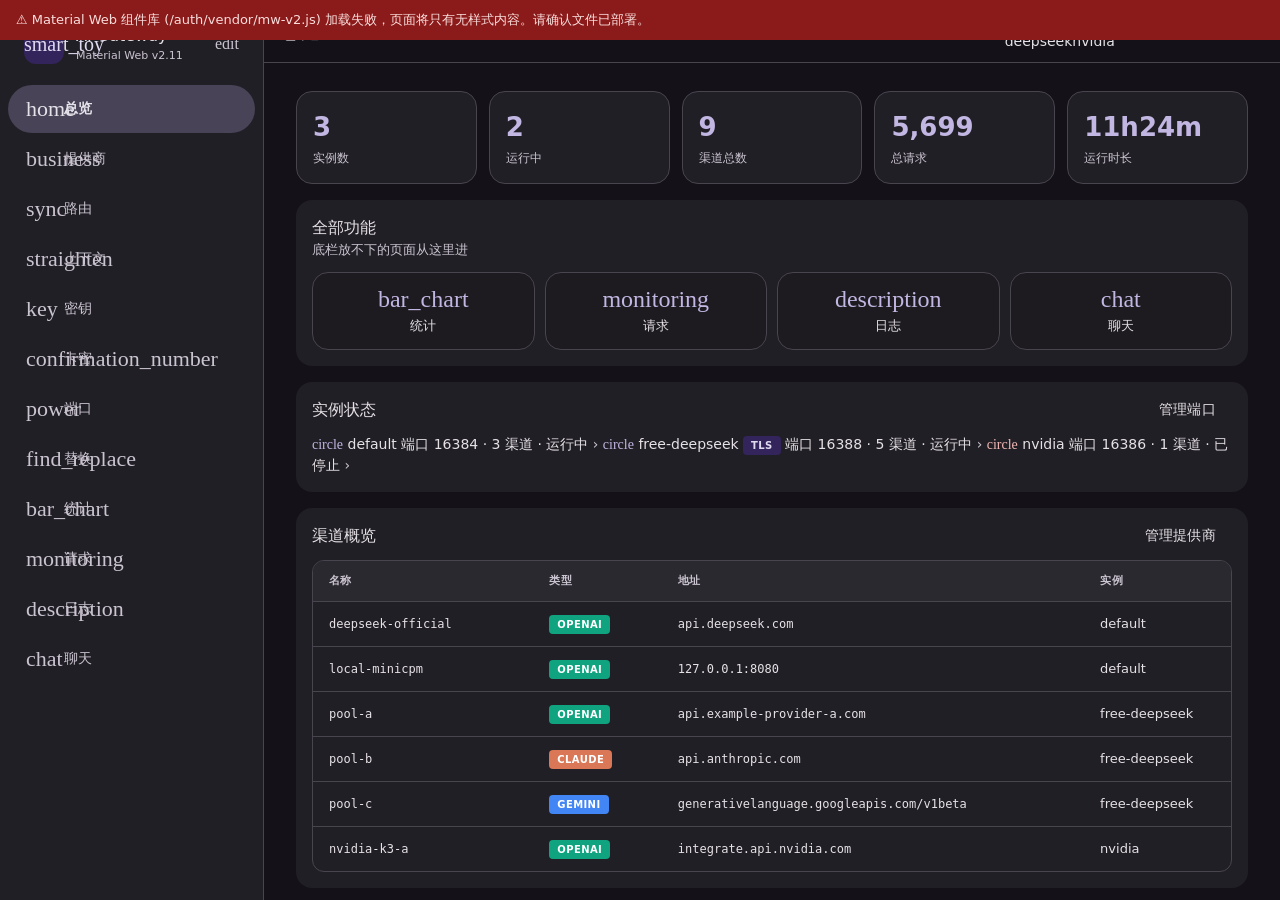
==== m3/index.html @ 5eb0e7f3 "面板入口: /admin/m3 → /auth?key=<adminKey>(入口令牌校验, 资源路径同步)" ====
<!DOCTYPE html>
<html lang="zh-CN">
<head>
<meta charset="utf-8">
<meta name="viewport" content="width=device-width,initial-scale=1,viewport-fit=cover">
<meta name="theme-color" content="#141218">
<meta name="description" content="AI Gateway 管理面板 · Material Web 版">
<meta http-equiv="Cache-Control" content="no-cache,no-store,must-revalidate">
<title>AI Gateway · Material Web v2.11</title>
<style>
/* ============ Material Design 3 设计令牌 ============
   Material Web 组件原生读取 --md-sys-color-* / --md-sys-typescale-* / --md-sys-shape-*,
   所以这里定义的令牌会同时作用于组件与本页自定义结构, 保证视觉一致。 */
:root{
  /* === Material Design 3 Color Tokens (Dark) === */
  --md-sys-color-primary:#D0BCFF; --md-sys-color-on-primary:#381E72;
  --md-sys-color-primary-container:#4F378B; --md-sys-color-on-primary-container:#EADDFF;
  --md-sys-color-secondary:#CCC2DC; --md-sys-color-on-secondary:#332D41;
  --md-sys-color-secondary-container:#4A4458; --md-sys-color-on-secondary-container:#E8DEF8;
  --md-sys-color-tertiary:#EFB8C8; --md-sys-color-on-tertiary:#492532;
  --md-sys-color-tertiary-container:#633B48; --md-sys-color-on-tertiary-container:#FFD8E4;
  --md-sys-color-error:#F2B8B5; --md-sys-color-on-error:#601410;
  --md-sys-color-error-container:#8B1A1A; --md-sys-color-on-error-container:#F9DEDC;
  --md-sys-color-background:#141218; --md-sys-color-on-background:#E6E1E5;
  --md-sys-color-surface:#141218; --md-sys-color-on-surface:#E6E1E5;
  --md-sys-color-surface-variant:#49454F; --md-sys-color-on-surface-variant:#CAC4D0;
  --md-sys-color-surface-container-lowest:#0F0D13;
  --md-sys-color-surface-container-low:#1D1B20;
  --md-sys-color-surface-container:#211F26;
  --md-sys-color-surface-container-high:#2B2930;
  --md-sys-color-surface-container-highest:#36343B;
  --md-sys-color-inverse-surface:#E6E0E9; --md-sys-color-inverse-on-surface:#322F35;
  --md-sys-color-outline:#938F99; --md-sys-color-outline-variant:#49454F;
  --md-sys-color-shadow:#000000; --md-sys-color-scrim:#000000;
  --md-sys-color-surface-tint:#D0BCFF;
  --md-sys-color-primary-fixed:#EADDFF; --md-sys-color-on-primary-fixed:#21005D;
  --md-sys-color-primary-fixed-dim:#D0BCFF; --md-sys-color-on-primary-fixed-variant:#4F378B;
  --md-sys-color-secondary-fixed:#E8DEF8; --md-sys-color-on-secondary-fixed:#1D192B;
  --md-sys-color-secondary-fixed-dim:#CCC2DC; --md-sys-color-on-secondary-fixed-variant:#4A4458;
  --md-sys-color-tertiary-fixed:#FFD8E4; --md-sys-color-on-tertiary-fixed:#31111D;
  --md-sys-color-tertiary-fixed-dim:#EFB8C8; --md-sys-color-on-tertiary-fixed-variant:#633B48;
  --md-sys-color-error-fixed:#F9DEDC; --md-sys-color-on-error-fixed:#410E0B;
  --md-sys-color-error-fixed-dim:#F2B8B5; --md-sys-color-on-error-fixed-variant:#8B1A1A;
  
  /* === Typography Tokens ===
     注意: Material Web 组件读取的是「分量」令牌
     (--md-sys-typescale-<role>-size / -weight / -line-height / -font),
     只定义 font 简写组件读不到, 会退回内置默认(按钮 40px 高 / 14px 字 / Roboto),
     与本页 12~13px 的说明文字比例失调。故两套都写: 简写给本页自定义结构, 分量给组件。 */
  --md-ref-typeface-plain:system-ui,-apple-system,'Segoe UI',Roboto,'Noto Sans SC',sans-serif;
  --md-ref-typeface-brand:system-ui,-apple-system,'Segoe UI',Roboto,'Noto Sans SC',sans-serif;
  --md-ref-typeface-weight-regular:400;
  --md-ref-typeface-weight-medium:500;
  --md-ref-typeface-weight-bold:700;
  --md-sys-typescale-display-large:700 57px/64px sans-serif;
  --md-sys-typescale-headline-large:400 32px/40px sans-serif;
  --md-sys-typescale-headline-medium:400 28px/36px sans-serif;
  --md-sys-typescale-headline-small:400 24px/32px sans-serif;
  --md-sys-typescale-title-large:400 22px/28px sans-serif;
  --md-sys-typescale-title-medium:500 16px/24px sans-serif;
  --md-sys-typescale-title-small:500 14px/20px sans-serif;
  --md-sys-typescale-body-large:400 16px/24px sans-serif;
  --md-sys-typescale-body-medium:400 14px/24px sans-serif;
  --md-sys-typescale-body-small:400 12px/16px sans-serif;
  --md-sys-typescale-label-large:500 14px/20px sans-serif;
  --md-sys-typescale-label-medium:500 12px/16px sans-serif;
  --md-sys-typescale-label-small:500 11px/16px sans-serif;
  /* 分量令牌 (组件实际读取) */
  --md-sys-typescale-title-large-font:var(--md-ref-typeface-plain);      --md-sys-typescale-title-large-size:22px;      --md-sys-typescale-title-large-line-height:28px;      --md-sys-typescale-title-large-weight:400;
  --md-sys-typescale-title-medium-font:var(--md-ref-typeface-plain);     --md-sys-typescale-title-medium-size:16px;     --md-sys-typescale-title-medium-line-height:24px;     --md-sys-typescale-title-medium-weight:500;
  --md-sys-typescale-title-small-font:var(--md-ref-typeface-plain);      --md-sys-typescale-title-small-size:14px;      --md-sys-typescale-title-small-line-height:20px;      --md-sys-typescale-title-small-weight:500;
  --md-sys-typescale-body-large-font:var(--md-ref-typeface-plain);       --md-sys-typescale-body-large-size:16px;       --md-sys-typescale-body-large-line-height:24px;       --md-sys-typescale-body-large-weight:400;
  --md-sys-typescale-body-medium-font:var(--md-ref-typeface-plain);      --md-sys-typescale-body-medium-size:14px;      --md-sys-typescale-body-medium-line-height:20px;      --md-sys-typescale-body-medium-weight:400;
  --md-sys-typescale-body-small-font:var(--md-ref-typeface-plain);       --md-sys-typescale-body-small-size:12px;       --md-sys-typescale-body-small-line-height:16px;       --md-sys-typescale-body-small-weight:400;
  --md-sys-typescale-label-large-font:var(--md-ref-typeface-plain);      --md-sys-typescale-label-large-size:14px;      --md-sys-typescale-label-large-line-height:20px;      --md-sys-typescale-label-large-weight:500;
  --md-sys-typescale-label-medium-font:var(--md-ref-typeface-plain);     --md-sys-typescale-label-medium-size:12px;     --md-sys-typescale-label-medium-line-height:16px;     --md-sys-typescale-label-medium-weight:500;
  --md-sys-typescale-label-small-font:var(--md-ref-typeface-plain);      --md-sys-typescale-label-small-size:11px;      --md-sys-typescale-label-small-line-height:16px;      --md-sys-typescale-label-small-weight:500;
  /* headline-small: md-dialog 标题读取(缺 -font 会退回 Roboto, 中文标题字形与全站不一致) */
  --md-sys-typescale-headline-small-font:var(--md-ref-typeface-brand);   --md-sys-typescale-headline-small-size:24px;   --md-sys-typescale-headline-small-line-height:32px;  --md-sys-typescale-headline-small-weight:400;
  /* md-icon: 默认字体族是 Material Symbols Outlined(CDN 外链, 本机不可达)。
     改为跟随页面字体, 图标一律用 emoji 字形, 零外部依赖。 */
  --md-icon-font:'Material Symbols Outlined';
  --md-icon-size:22px;
  
  /* === Shape Tokens === */
  --md-sys-shape-corner-none:0px;
  --md-sys-shape-corner-tiny:2px;
  --md-sys-shape-corner-small:4px;
  --md-sys-shape-corner-medium:8px;
  --md-sys-shape-corner-large:12px;
  --md-sys-shape-corner-extra-large:16px;
  --md-sys-shape-corner-full:9999px;
  
  /* === Elevation Tokens === */
  --md-sys-elevation-level1:0 1px 3px 1px rgba(0,0,0,.15),0 1px 2px rgba(0,0,0,.3);
  --md-sys-elevation-level2:0 2px 6px 2px rgba(0,0,0,.15),0 1px 2px rgba(0,0,0,.3);
  --md-sys-elevation-level3:0 4px 8px 3px rgba(0,0,0,.15),0 1px 3px rgba(0,0,0,.3);
  
  /* 暗色专属补充: body 背景用的 surface-dim 必须在暗色下定义,
     否则 body{background:var(--md-sys-color-surface-dim)} 整条声明失效 */
  --md-sys-color-surface-dim:#141218; --md-sys-color-surface-bright:#3B383E;
  /* 卡片圆角加深(覆盖上面的基础值) */
  --md-sys-shape-corner-medium:12px; --md-sys-shape-corner-large:16px;

  color-scheme:dark;
}
[data-theme="light"]{
    --md-sys-color-primary:#6750A4; --md-sys-color-on-primary:#FFFFFF;
    --md-sys-color-primary-container:#EADDFF; --md-sys-color-on-primary-container:#21005D;
    --md-sys-color-secondary:#625B71; --md-sys-color-on-secondary:#FFFFFF;
    --md-sys-color-secondary-container:#E8DEF8; --md-sys-color-on-secondary-container:#1D192B;
    --md-sys-color-error:#B3261E; --md-sys-color-on-error:#FFFFFF;
    --md-sys-color-error-container:#F9DEDC; --md-sys-color-on-error-container:#410E0B;
    --md-sys-color-surface-dim:#DED8E1; --md-sys-color-surface:#FEF7FF;
    --md-sys-color-surface-bright:#FEF7FF;
    --md-sys-color-surface-container-lowest:#FFFFFF; --md-sys-color-surface-container-low:#F7F2FA;
    --md-sys-color-surface-container:#F3EDF7; --md-sys-color-surface-container-high:#ECE6F0;
    --md-sys-color-surface-container-highest:#E6E0E9;
    --md-sys-color-on-surface:#1D1B20; --md-sys-color-on-surface-variant:#49454F;
    --md-sys-color-outline:#79747E; --md-sys-color-outline-variant:#CAC4D0;
    --md-sys-color-inverse-surface:#322F35; --md-sys-color-inverse-on-surface:#F5EFF7;
    color-scheme: light;
  }
*,*::before,*::after{box-sizing:border-box;margin:0;padding:0}
html{-webkit-tap-highlight-color:transparent}
body{
  font-family:system-ui,-apple-system,'Segoe UI',Roboto,'Noto Sans SC',sans-serif;
  background:var(--md-sys-color-surface-dim); color:var(--md-sys-color-on-surface);
  font-size:14px; line-height:1.5; height:100dvh;
  display:flex; position:fixed; inset:0;
}
@media(prefers-reduced-motion:reduce){*,*::before,*::after{animation-duration:.01ms!important;transition-duration:.01ms!important}}

/* ============ 兼容性提示条 ============ */
.compat-bar{position:fixed;top:0;left:0;right:0;z-index:9999;padding:10px 16px;font-size:13px;
  background:var(--md-sys-color-error-container);color:var(--md-sys-color-on-error-container);display:none}
.compat-bar.show{display:block}

/* ============ 桌面侧栏 ============ */
.rail{display:none;width:264px;flex-shrink:0;flex-direction:column;gap:4px;padding:12px 8px;
  background:var(--md-sys-color-surface-container);border-right:1px solid var(--md-sys-color-outline-variant);overflow-y:auto}
.rail-brand{display:flex;align-items:center;gap:12px;padding:12px 16px 16px}
.rail-brand .logo{width:40px;height:40px;border-radius:12px;background:var(--md-sys-color-primary-container);
  color:var(--md-sys-color-on-primary-container);display:grid;place-items:center;font-size:20px;flex-shrink:0}
.rail-brand{cursor:pointer;border-radius:16px}
.rail-brand:hover{background:var(--md-sys-color-surface-container-high)}
.rail-brand .name{font-size:16px;font-weight:500}
.rail-brand .ver{font-size:11px;color:var(--md-sys-color-on-surface-variant)}
.rail-list{display:flex;flex-direction:column;gap:2px}
.rail-item{display:flex;align-items:center;gap:14px;width:100%;height:48px;padding:0 18px;border:none;border-radius:999px;
  background:transparent;color:var(--md-sys-color-on-surface-variant);cursor:pointer;font-size:14px;font-family:inherit;text-align:left;flex:none}
.rail-item:hover{background:var(--md-sys-color-surface-container-high)}
.rail-item .msym{font-size:22px;width:24px;text-align:center;flex:none}
.rail-item[active]{background:var(--md-sys-color-secondary-container);color:var(--md-sys-color-on-secondary-container);font-weight:600}

/* ============ 主区 ============ */
.shell{flex:1;display:flex;flex-direction:column;min-width:0}
.topbar{display:flex;align-items:center;justify-content:space-between;gap:8px;flex-wrap:wrap;
  padding:10px 16px;background:var(--md-sys-color-surface);border-bottom:1px solid var(--md-sys-color-outline-variant);flex-shrink:0}
.topbar h1{font-size:20px;font-weight:500;letter-spacing:.1px;min-width:0;overflow:hidden;text-overflow:ellipsis;white-space:nowrap}
.topbar .tools{display:flex;align-items:center;gap:6px;flex-wrap:wrap;min-width:0}
/* 顶栏控件紧凑化: 选择器去浮标签缩高度、芯片图标不贴字、刷新按钮同高 */
#topInst{--md-outlined-field-top-space:8px;--md-outlined-field-bottom-space:8px;
  --md-sys-typescale-body-large-size:14px;--md-sys-typescale-body-large-line-height:20px;
  width:118px;min-width:118px;max-width:118px}
#modeChip{--md-assist-chip-icon-label-space:6px}
#modeChip md-icon{--md-icon-size:18px}
#refreshBtn{--md-outlined-icon-button-container-height:36px;--md-outlined-icon-button-icon-size:20px}
.main{flex:1;display:flex;flex-direction:column;overflow-y:auto;-webkit-overflow-scrolling:touch;
  overscroll-behavior:contain;padding:20px;padding-bottom:calc(20px + env(safe-area-inset-bottom))}
.page{flex:0 0 auto}
/* 页面切换动画 */
.page.anim-in{animation:pageIn .28s cubic-bezier(.2,0,0,1)}
@keyframes pageIn{from{opacity:0;transform:translateY(8px)}to{opacity:1;transform:translateY(0)}}
/* 页面左右滑: 按导航顺序判断方向, 向后=从右进, 向前=从左进 */
.page.anim-slide-r{animation:pageSlideR .26s cubic-bezier(.2,0,0,1)}
.page.anim-slide-l{animation:pageSlideL .26s cubic-bezier(.2,0,0,1)}
@keyframes pageSlideR{from{opacity:0;transform:translateX(30px)}to{opacity:1;transform:translateX(0)}}
@keyframes pageSlideL{from{opacity:0;transform:translateX(-30px)}to{opacity:1;transform:translateX(0)}}
@media(prefers-reduced-motion:reduce){.page.anim-in,.page.anim-slide-r,.page.anim-slide-l{animation:none}}
@media(min-width:840px){ .rail{display:flex} .navbar{display:none!important} .main{padding:24px 28px} }
@media(max-width:839px){ .main{padding:16px;padding-bottom:calc(96px + env(safe-area-inset-bottom))} }
/* 宽屏/大屏: 内容限宽居中, 不摊满整个显示器 */
@media(min-width:1200px){ .page{max-width:1080px;width:100%;margin:0 auto} .main{padding:28px 32px} }
@media(min-width:1800px){ .page{max-width:1280px} }

/* ============ 移动底部导航 ============ */
.navbar{position:fixed;bottom:0;left:0;right:0;z-index:100;padding-bottom:env(safe-area-inset-bottom)}
md-navigation-bar.navbar{background:var(--md-sys-color-surface-container);border-top:1px solid var(--md-sys-color-outline-variant)}

/* ============ Material Web 未提供的结构件 ============ */
/* 统计卡 */
.stat-row{display:grid;grid-template-columns:repeat(auto-fit,minmax(140px,1fr));gap:12px;margin-bottom:16px}
.stat-box{background:var(--md-sys-color-surface-container);border-radius:var(--md-sys-shape-corner-large);
  padding:16px;border:1px solid var(--md-sys-color-outline-variant);min-width:0}
.stat-box .num{font-size:26px;font-weight:600;color:var(--md-sys-color-primary);min-width:0;
  overflow:hidden;text-overflow:ellipsis;white-space:nowrap;font-variant-numeric:tabular-nums}
.stat-box .lbl{font-size:12px;color:var(--md-sys-color-on-surface-variant);margin-top:2px}
@media(max-width:600px){ .stat-row{grid-template-columns:repeat(2,1fr)} .stat-box .num{font-size:22px} }

/* 表格: Material Web 无表格组件, 保留手写。定宽 + 截断, 机制上禁止横向拖动 */
.tbl-wrap{border-radius:var(--md-sys-shape-corner-medium);border:1px solid var(--md-sys-color-outline-variant);overflow:hidden}
table.tbl{width:100%;table-layout:fixed;border-collapse:collapse;font-size:13px}
.tbl th,.tbl td{padding:12px 16px;text-align:left;border-bottom:1px solid var(--md-sys-color-outline-variant);
  overflow:hidden;text-overflow:ellipsis;white-space:nowrap}
.tbl th{font-size:11px;font-weight:600;text-transform:uppercase;letter-spacing:.04em;
  color:var(--md-sys-color-on-surface-variant);background:var(--md-sys-color-surface-container-high)}
.tbl tr:last-child td{border-bottom:none}
.tbl .mono{font-family:ui-monospace,SFMono-Regular,Menlo,Monaco,Consolas,monospace;font-size:12px}
.truncate{overflow:hidden;text-overflow:ellipsis;white-space:nowrap}
.row-acts{display:flex;gap:8px;flex-wrap:wrap}
@media(max-width:600px){
  .tbl th,.tbl td{padding:8px 10px}
  .tbl{font-size:12px}
  .tbl .mono{font-size:11px}
  .row-acts{flex-direction:row;gap:6px;flex-wrap:nowrap;justify-content:flex-end}
  /* 提供商表(6列)手机上收起 类型/代理/模型, 只留 名称/BaseURL/操作 */
  #pv-table th:nth-child(2),#pv-table td:nth-child(2),
  #pv-table th:nth-child(4),#pv-table td:nth-child(4),
  #pv-table th:nth-child(5),#pv-table td:nth-child(5){display:none}
  /* !important: th 上有内联宽度, 内联样式优先级高于普通 CSS, 不加会被忽略 */
  #pv-table th:nth-child(1),#pv-table td:nth-child(1){width:44%!important}
  #pv-table th:nth-child(3),#pv-table td:nth-child(3){width:26%!important}
  #pv-table th:nth-child(6),#pv-table td:nth-child(6){width:30%!important}
  /* 代理表: 收窄前三列, 给操作列留足空间 */
  #px-table th:nth-child(1),#px-table td:nth-child(1){width:18%!important}
  #px-table th:nth-child(2),#px-table td:nth-child(2){width:12%!important}
  #px-table th:nth-child(3),#px-table td:nth-child(3){width:40%!important}
  #px-table th:nth-child(4),#px-table td:nth-child(4){width:30%!important}
  /* 表格内操作按钮紧凑化: 默认 min-width:64px 的按钮在窄列里放不下会被裁 */
  .tbl .row-acts md-outlined-button,.tbl .row-acts md-text-button{
    min-width:0!important;padding:0 8px!important;font-size:12px!important;
    --md-outlined-button-container-height:32px;--md-text-button-container-height:32px;
    --md-outlined-button-label-text-size:12px;--md-text-button-label-text-size:12px;
    --md-outlined-button-icon-size:16px;--md-text-button-icon-size:16px;
    --md-sys-typescale-label-large-size:12px;--md-sys-typescale-label-large-line-height:16px}
  .tbl .row-acts{gap:4px}
  #ov-ch-table th:nth-child(2),#ov-ch-table td:nth-child(2){display:none}
  /* 请求记录表: 手机隐藏日期只留时分秒, 状态码紧贴勾叉 */
  .rq-date{display:none}
  #rq-table th,#rq-table td{padding:8px 6px}
}

/* 日志 */
.log-box{background:var(--md-sys-color-surface-container-lowest);border:1px solid var(--md-sys-color-outline-variant);
  border-radius:var(--md-sys-shape-corner-large);padding:16px;font-family:ui-monospace,Menlo,Consolas,monospace;
  font-size:12px;max-height:400px;overflow-y:auto;white-space:pre-wrap;overflow-wrap:anywhere;word-break:normal;
  color:var(--md-sys-color-on-surface-variant)}
#page-logs{flex:1 1 auto;min-height:0;display:flex;flex-direction:column}
#page-logs md-filled-card{flex:1 1 auto;min-height:0;display:flex;flex-direction:column}
#page-logs .card-head{flex-shrink:0}
#lg-box{flex:1 1 auto;min-height:0;max-height:none;border:none;background:transparent;padding:0 4px}

/* 聊天 */
#page-chat{flex:1 1 auto;min-height:0;display:flex;flex-direction:column}
#page-chat md-filled-card{flex:1 1 auto;min-height:0;display:flex;flex-direction:column;overflow:hidden}
#page-chat .card-head{flex-shrink:0}
.chat-msgs{flex:1 1 auto;min-height:0;overflow-y:auto;-webkit-overflow-scrolling:touch;overscroll-behavior:contain;
  display:flex;flex-direction:column;gap:14px;padding:16px 4px}
.chat-msg{display:flex;gap:10px;align-items:flex-start;flex:0 0 auto}
.chat-ava{width:32px;height:32px;border-radius:50%;display:grid;place-items:center;font-size:15px;flex-shrink:0;
  background:var(--md-sys-color-secondary-container);color:var(--md-sys-color-on-secondary-container)}
.chat-msg.user .chat-ava{background:var(--md-sys-color-primary-container);color:var(--md-sys-color-on-primary-container)}
.chat-body{flex:1 1 auto;min-width:0}
.chat-meta{display:flex;align-items:center;gap:8px;margin-bottom:4px;font-size:11px;font-weight:500;
  letter-spacing:.3px;color:var(--md-sys-color-on-surface-variant)}
.chat-meta .who{color:var(--md-sys-color-on-surface)}
.chat-copy{border:none;background:transparent;color:var(--md-sys-color-on-surface-variant);font-size:11px;
  cursor:pointer;padding:2px 6px;border-radius:6px;line-height:1;opacity:.7;font-family:inherit}
.chat-copy:hover{background:var(--md-sys-color-surface-container-highest);opacity:1}
.chat-bubble{background:var(--md-sys-color-surface-container-high);border-radius:4px 14px 14px 14px;
  padding:10px 14px;font-size:14px;line-height:1.65;white-space:pre-wrap;overflow-wrap:anywhere;
  word-break:normal;color:var(--md-sys-color-on-surface)}
.chat-msg.user .chat-bubble{background:var(--md-sys-color-primary-container);color:var(--md-sys-color-on-primary-container)}
.chat-cursor::after{content:'▍';margin-left:1px;color:var(--md-sys-color-primary);animation:blink 1s step-end infinite}
@keyframes blink{50%{opacity:0}}
.chat-jump{position:absolute;left:50%;bottom:92px;transform:translateX(-50%);z-index:5}
.chat-input-row{display:flex;align-items:flex-end;gap:8px;padding:12px 4px 0;flex-shrink:0}
.chat-input-row md-outlined-text-field{flex:1 1 auto;min-width:0}
@media(max-width:600px){ .chat-msgs{padding:12px 0} .chat-input-row{padding:10px 0 0} }

/* 卡片内通用 */
.card-head{display:flex;align-items:center;justify-content:space-between;gap:8px 12px;flex-wrap:wrap;margin-bottom:12px}
.card-title{font-size:16px;font-weight:500}
.card-sub{font-size:13px;color:var(--md-sys-color-on-surface-variant)}
md-filled-card{background:var(--md-sys-color-surface-container);border-radius:var(--md-sys-shape-corner-large);
  padding:16px;margin-bottom:16px;display:block}
md-list{display:block}
md-list-item{--md-list-container-color:transparent}
.list-gap{display:flex;flex-direction:column;gap:8px}
.empty{padding:40px 16px;text-align:center;color:var(--md-sys-color-on-surface-variant)}
.tag{display:inline-block;font-size:10px;font-weight:600;padding:2px 8px;border-radius:4px;text-transform:uppercase;letter-spacing:.04em}
.tag.openai{background:#10A37F;color:#fff}.tag.claude{background:#D97757;color:#fff}.tag.gemini{background:#4285F4;color:#fff}
.tag.default{background:var(--md-sys-color-primary-container);color:var(--md-sys-color-on-primary-container)}
.pv-setdef{cursor:pointer}
.ov-nav{display:grid;grid-template-columns:repeat(4,1fr);gap:10px}
.ov-nav-btn{display:flex;flex-direction:column;align-items:center;gap:6px;padding:14px 4px;border:1px solid var(--md-sys-color-outline-variant);border-radius:16px;background:var(--md-sys-color-surface-container-low);color:var(--md-sys-color-on-surface);cursor:pointer;font-size:13px}
.ov-nav-btn:active{background:var(--md-sys-color-surface-container-high)}
.ov-nav-btn .msym{font-size:24px;color:var(--md-sys-color-primary)}
.icon-act{width:32px;height:32px;min-width:32px;border:none;border-radius:50%;cursor:pointer;background:transparent;color:var(--md-sys-color-on-surface-variant);display:inline-flex;align-items:center;justify-content:center;padding:0;flex:none}
.icon-act:hover{background:var(--md-sys-color-surface-container-high)}
.icon-act .msym{font-size:19px}
.icon-act.on{color:var(--md-sys-color-primary)}
.icon-act.err{color:var(--md-sys-color-error)}
.icon-act:disabled{opacity:.5;cursor:default}
.pv-setdef:hover{text-decoration:underline;text-decoration-color:var(--md-sys-color-primary)}
.rec-pre{max-height:36vh;overflow:auto;background:var(--md-sys-color-surface-container);border:1px solid var(--md-sys-color-outline-variant);padding:10px;border-radius:8px;font-size:12px;white-space:pre-wrap;word-break:break-all;margin:6px 0 12px}
.rec-meta{font-size:12px;color:var(--md-sys-color-on-surface-variant);margin-bottom:8px}
.rp-help summary{cursor:pointer;padding:4px 0;font-size:14px;font-weight:500}
.rp-help table{width:100%;border-collapse:collapse;font-size:12.5px;margin:8px 0}
.rp-help td,.rp-help th{border:1px solid var(--md-sys-color-outline-variant);padding:5px 8px;text-align:left}
.rp-help td:first-child{font-family:monospace;white-space:nowrap}
.rp-help .ex{color:var(--md-sys-color-on-surface-variant)}
.muted{color:var(--md-sys-color-on-surface-variant)}
.small{font-size:12px}
.grid-form{display:flex;gap:16px;flex-wrap:wrap}
.grid-form > *{flex:1 1 180px;min-width:0}
.hidden{display:none!important}

/* Snackbar (Material Web v2 已移除 md-snackbar, 保留原生实现) */
#snackbar{position:fixed;left:50%;bottom:96px;transform:translateX(-50%) translateY(20px);
  background:var(--md-sys-color-inverse-surface);color:var(--md-sys-color-inverse-on-surface);
  padding:14px 24px;border-radius:8px;font-size:14px;font-weight:500;box-shadow:0 4px 12px rgba(0,0,0,.4);
  z-index:3000;opacity:0;transition:opacity .3s,transform .3s;max-width:90vw;pointer-events:none}
#snackbar.show{opacity:1;transform:translateX(-50%) translateY(0)}
#snackbar.err{background:var(--md-sys-color-error-container);color:var(--md-sys-color-on-error-container)}
/* ============ Dialog 样式 ============ */
/* ============ 对话框(纯 HTML/CSS, 不依赖 shadow DOM) ============ */
.dlg-overlay{position:fixed;inset:0;z-index:5000;display:flex;align-items:center;justify-content:center;
  background:rgba(0,0,0,.5);backdrop-filter:blur(2px);padding:16px;
  animation:dlgFade .18s ease-out}
.dlg-overlay[hidden]{display:none}
.dlg-box{background:var(--md-sys-color-surface-container-high);border-radius:28px;
  width:min(420px,100%);max-height:min(80vh,600px);display:flex;flex-direction:column;
  box-shadow:0 8px 32px rgba(0,0,0,.4);overflow:hidden;
  animation:dlgPop .24s cubic-bezier(.34,1.3,.5,1)}
@keyframes dlgFade{from{opacity:0}to{opacity:1}}
@keyframes dlgPop{from{opacity:0;transform:scale(.9) translateY(14px)}to{opacity:1;transform:scale(1) translateY(0)}}
@media(prefers-reduced-motion:reduce){.dlg-overlay,.dlg-box{animation:none}}
.dlg-head{display:flex;align-items:center;justify-content:space-between;padding:20px 24px 0;flex-shrink:0}
.dlg-head h3{font-size:18px;font-weight:500;line-height:26px;margin:0;color:var(--md-sys-color-on-surface)}
.dlg-x{background:none;border:none;color:var(--md-sys-color-on-surface-variant);font-size:18px;
  width:32px;height:32px;border-radius:50%;cursor:pointer;display:flex;align-items:center;justify-content:center;flex-shrink:0}
.dlg-x:hover{background:var(--md-sys-color-surface-container-highest)}
.dlg-body{padding:16px 24px;overflow-y:auto;flex:1;display:flex;flex-direction:column;gap:14px}
.dlg-foot{display:flex;justify-content:flex-end;gap:8px;padding:12px 24px 20px;flex-shrink:0}
/* 纯 HTML 按钮(对话框内用) */
.pbtn{border:none;cursor:pointer;font-size:13px;font-weight:500;border-radius:20px;
  height:34px;padding:0 20px;display:inline-flex;align-items:center;justify-content:center;gap:6px;
  transition:background .15s,box-shadow .15s;font-family:inherit}
.pbtn-filled{background:var(--md-sys-color-primary);color:var(--md-sys-color-on-primary)}
.pbtn-filled:hover{box-shadow:0 2px 8px rgba(0,0,0,.25)}
.pbtn-text{background:transparent;color:var(--md-sys-color-primary)}
.pbtn-text:hover{background:var(--md-sys-color-primary);opacity:.08}
.pbtn[hidden]{display:none}
/* 模型改名标签编辑器 */
.mm-row{display:grid;grid-template-columns:1fr 1fr 48px;gap:8px;align-items:stretch}
.mm-row md-outlined-text-field{width:100%;--md-outlined-field-top-space:12px;--md-outlined-field-bottom-space:12px;--md-sys-typescale-body-large-size:13px}
.mm-add-btn{width:48px;border:none;border-radius:12px;cursor:pointer;background:var(--md-sys-color-primary);color:var(--md-sys-color-on-primary);display:flex;align-items:center;justify-content:center}
.mm-add-btn .msym{font-size:22px}
.mm-chips{display:flex;flex-wrap:wrap;gap:6px;margin-top:2px}
.mm-chip{display:inline-flex;align-items:center;gap:5px;background:var(--md-sys-color-surface-container-highest);
  border:1px solid var(--md-sys-color-outline-variant);border-radius:16px;padding:4px 5px 4px 10px;font-size:12px;
  max-width:100%;touch-action:pan-y;transition:transform .18s cubic-bezier(.2,0,0,1),opacity .18s;user-select:none}
.mm-chip .arrow{color:var(--md-sys-color-primary)}
.mm-chip .nm{max-width:120px;overflow:hidden;text-overflow:ellipsis;white-space:nowrap}
.mm-x{border:none;background:none;color:var(--md-sys-color-on-surface-variant);cursor:pointer;font-size:13px;
  width:22px;height:22px;border-radius:50%;display:flex;align-items:center;justify-content:center;padding:0;flex-shrink:0}
.mm-x:hover{color:var(--md-sys-color-error);background:var(--md-sys-color-error-container)}

/* ============ 组件尺寸与页面文字比例协调 ============
   Material Web 按钮默认 40px 高 / 14px 字, 而本页表格与列表正文是 12~13px,
   视觉上按钮明显偏大。这里统一到 MD3「小按钮」档(32px / 13px), 并让文字层级明确。 */
/* 按钮尺寸: 不压缩高度(避免文字溢出), 只控字号+加水平内边距让文字有呼吸空间 */
md-text-button,md-outlined-button,md-filled-button,md-filled-tonal-button{min-width:64px!important;
  border-radius:16px!important;padding:0 16px!important;
  --md-text-button-container-shape:16px;--md-outlined-button-container-shape:16px;
  --md-filled-button-container-shape:16px;--md-filled-tonal-button-container-shape:16px;
  font-size:14px!important;letter-spacing:.02em;
  --md-sys-typescale-label-large-size:14px;
  --md-text-button-container-height:36px;--md-text-button-label-text-size:14px;--md-text-button-label-text-line-height:20px;--md-text-button-icon-size:18px;
  --md-outlined-button-container-height:36px;--md-outlined-button-label-text-size:14px;--md-outlined-button-label-text-line-height:20px;--md-outlined-button-icon-size:18px;
  --md-filled-button-container-height:36px;--md-filled-button-label-text-size:14px;--md-filled-button-label-text-line-height:20px;--md-filled-button-icon-size:18px;
  --md-filled-tonal-button-container-height:36px;--md-filled-tonal-button-label-text-size:14px;--md-filled-tonal-button-label-text-line-height:20px;--md-filled-tonal-button-icon-size:18px}
md-text-button       {--md-text-button-container-height:36px;       --md-text-button-label-text-size:14px;       --md-text-button-label-text-line-height:20px;       --md-text-button-icon-size:18px}
md-outlined-button   {--md-outlined-button-container-height:36px;   --md-outlined-button-label-text-size:14px;   --md-outlined-button-label-text-line-height:20px;   --md-outlined-button-icon-size:18px}
md-filled-button     {--md-filled-button-container-height:36px;     --md-filled-button-label-text-size:14px;     --md-filled-button-label-text-line-height:20px;     --md-filled-button-icon-size:18px}
md-filled-tonal-button{--md-filled-tonal-button-container-height:36px;--md-filled-tonal-button-label-text-size:14px;--md-filled-tonal-button-label-text-line-height:20px;--md-filled-tonal-button-icon-size:18px}
md-assist-chip       {font-size:13px!important;
  --md-assist-chip-container-height:32px;--md-assist-chip-label-text-size:13px;--md-assist-chip-label-text-line-height:18px;--md-assist-chip-icon-size:16px}
md-list-item         {--md-list-item-label-text-size:14px;--md-list-item-label-text-line-height:20px;
                      --md-list-item-supporting-text-size:12px;--md-list-item-supporting-text-line-height:16px;
                      --md-list-item-trailing-supporting-text-size:12px;--md-list-item-trailing-supporting-text-line-height:16px;
                      --md-list-item-one-line-container-height:56px;--md-list-item-two-line-container-height:64px}
md-navigation-bar    {--md-navigation-bar-container-height:64px;--md-navigation-bar-icon-size:22px;
                      --md-navigation-bar-label-text-size:12px;--md-navigation-bar-label-text-line-height:16px}
/* emoji 图标: md-icon 默认按 Material Symbols 字体渲染(外链不可达), 改用系统字体并允许 emoji 着色 */
/* Material Symbols Outlined: 本地字体(/auth/vendor/), 零 CDN 依赖 */
@font-face{
  font-family:'Material Symbols Outlined';
  font-style:normal;font-weight:400;
  src:url('/auth/vendor/material-symbols-outlined.woff2') format('woff2');
  font-display:block}
/* 非 md-icon 场景(logo/头像/tag 内小图标)通用词形图标类 */
.msym{font-family:'Material Symbols Outlined';font-weight:normal;font-style:normal;
  display:inline-block;line-height:1;letter-spacing:normal;text-transform:none;white-space:nowrap;
  direction:ltr;font-feature-settings:'liga';-webkit-font-smoothing:antialiased;
  font-variation-settings:'FILL' 0,'wght' 400,'GRAD' 0,'opsz' 24;user-select:none}
.tag .msym{font-size:11px;vertical-align:-1px;margin-right:1px}
.msym.ok{color:var(--md-sys-color-primary);font-variation-settings:'FILL' 1,'wght' 400,'GRAD' 0,'opsz' 24}
.msym.err{color:var(--md-sys-color-error);font-variation-settings:'FILL' 1,'wght' 400,'GRAD' 0,'opsz' 24}
md-icon{font-feature-settings:'liga';letter-spacing:normal;line-height:1;
  font-variation-settings:'FILL' 0,'wght' 400,'GRAD' 0,'opsz' 24}
md-navigation-tab md-icon[slot=active-icon]{font-variation-settings:'FILL' 1,'wght' 400,'GRAD' 0,'opsz' 24}
.rail md-list-item [slot=start]{font-size:20px;width:24px;text-align:center;flex-shrink:0}
</style>
</head>
<body>

<div class="compat-bar" id="compatBar" role="alert"></div>

<!-- ============ 桌面侧栏 ============ -->
<nav class="rail" id="rail" aria-label="主导航">
  <div class="rail-brand" id="railBrand" title="点击修改页面名称">
    <div class="logo" aria-hidden="true"><span class="msym">smart_toy</span></div>
    <div style="min-width:0"><div class="name">AI Gateway</div><div class="ver">Material Web v2.11</div></div>
    <span class="msym" style="font-size:16px;color:var(--md-sys-color-on-surface-variant);margin-left:auto;flex:none">edit</span>
  </div>
  <div id="railList" class="rail-list"></div>
</nav>

<!-- ============ 主区 ============ -->
<div class="shell">
  <header class="topbar">
    <h1 id="pageTitle">总览</h1>
    <div class="tools">
      <md-assist-chip id="modeChip" label="Mock" aria-label="切换数据源"><md-icon slot="icon" id="modeChipIc">inventory_2</md-icon></md-assist-chip>
      <md-outlined-select id="topInst" aria-label="当前实例"></md-outlined-select>
      <md-outlined-icon-button id="refreshBtn" aria-label="刷新" title="刷新"><md-icon>refresh</md-icon></md-outlined-icon-button>
      <md-outlined-icon-button id="keyBtn" aria-label="管理密码" title="管理密码"><md-icon>key</md-icon></md-outlined-icon-button>
      <md-outlined-icon-button id="thBtn" aria-label="主题" title="主题"><md-icon>palette</md-icon></md-outlined-icon-button>
    </div>
  </header>

  <main class="main" id="main">

    <section id="page-overview" class="page">
      <div class="stat-row" role="region" aria-label="统计概览">
        <div class="stat-box"><div class="num" id="ov-instances">-</div><div class="lbl">实例数</div></div>
        <div class="stat-box"><div class="num" id="ov-running">-</div><div class="lbl">运行中</div></div>
        <div class="stat-box"><div class="num" id="ov-channels">-</div><div class="lbl">渠道总数</div></div>
        <div class="stat-box"><div class="num" id="ov-requests">-</div><div class="lbl">总请求</div></div>
        <div class="stat-box"><div class="num" id="ov-uptime">-</div><div class="lbl">运行时长</div></div>
      </div>
      <md-filled-card>
        <div class="card-head"><div><div class="card-title">全部功能</div><div class="card-sub">底栏放不下的页面从这里进</div></div></div>
        <div class="ov-nav">
          <button type="button" class="ov-nav-btn" data-goto="stats"><span class="msym">bar_chart</span>统计</button>
          <button type="button" class="ov-nav-btn" data-goto="requests"><span class="msym">monitoring</span>请求</button>
          <button type="button" class="ov-nav-btn" data-goto="logs"><span class="msym">description</span>日志</button>
          <button type="button" class="ov-nav-btn" data-goto="chat"><span class="msym">chat</span>聊天</button>
        </div>
      </md-filled-card>
      <md-filled-card>
        <div class="card-head"><div><div class="card-title">实例状态</div></div>
          <md-text-button data-goto="ports">管理端口</md-text-button></div>
        <div id="ov-inst-list"><md-linear-progress indeterminate></md-linear-progress></div>
      </md-filled-card>
      <md-filled-card>
        <div class="card-head"><div><div class="card-title">渠道概览</div></div>
          <md-text-button data-goto="providers">管理提供商</md-text-button></div>
        <div id="ov-ch-list"><div class="empty">加载中…</div></div>
      </md-filled-card>
    </section>

    <section id="page-providers" class="page hidden" hidden>
      <md-filled-card>
        <div class="card-head">
          <div><div class="card-title">AI 提供商</div><div class="card-sub">管理渠道配置</div></div>
          <md-filled-button id="pv-add"><md-icon slot="icon">add</md-icon>添加渠道</md-filled-button>
        </div>
        <div class="tbl-wrap"><table class="tbl" id="pv-table" aria-label="渠道列表">
          <thead><tr><th style="width:15%">名称</th><th style="width:9%">类型</th><th style="width:26%">Base URL</th><th style="width:11%">代理</th><th style="width:17%">模型</th><th style="width:22%"></th></tr></thead>
          <tbody></tbody></table></div>
      </md-filled-card>
      <md-filled-card>
        <div class="card-head"><div><div class="card-title">代理服务器</div><div class="card-sub">渠道出站代理(SOCKS5 / HTTP)</div></div>
          <md-filled-tonal-button id="px-add"><md-icon slot="icon">add</md-icon>添加代理</md-filled-tonal-button>
        </div>
        <div class="tbl-wrap"><table class="tbl" id="px-table" aria-label="代理列表">
          <thead><tr><th style="width:20%">名称</th><th style="width:14%">类型</th><th style="width:42%">地址</th><th style="width:24%"></th></tr></thead>
          <tbody></tbody></table></div>
      </md-filled-card>
    </section>

    <section id="page-routing" class="page hidden" hidden>
      <md-filled-card>
        <div class="card-head"><div><div class="card-title">路由策略</div><div class="card-sub">模型映射与故障切换</div></div></div>
        <div class="grid-form" style="margin-bottom:16px">
          <md-outlined-text-field id="rt-maxRetry" label="最大重试" type="number" value="3" helper="失败后切换上限"></md-outlined-text-field>
          <md-outlined-text-field id="rt-timeout" label="超时(秒)" type="number" value="60" helper="请求阈值"></md-outlined-text-field>
          <md-outlined-text-field id="rt-cooldown" label="冷却(秒)" type="number" value="30" helper="渠道冷却期"></md-outlined-text-field>
        </div>
        <div style="display:flex;align-items:center;gap:10px;margin-bottom:16px;padding:10px 14px;border:1px solid var(--md-sys-color-outline-variant);border-radius:12px">
          <md-switch id="rt-redact"></md-switch>
          <div style="min-width:0">
            <div style="font-size:14px">隐私过滤</div>
            <div style="font-size:12px;color:var(--md-sys-color-on-surface-variant)">转发前把请求里的密钥与敏感信息(API Key/Bearer/邮箱/手机号/身份证/银行卡/内网 IP)替换为 *** ; 保存后热重载生效</div>
          </div>
        </div>
        <div style="display:flex;align-items:center;gap:10px;margin-bottom:16px;padding:10px 14px;border:1px solid var(--md-sys-color-outline-variant);border-radius:12px">
          <md-switch id="rt-redactRes"></md-switch>
          <div style="min-width:0">
            <div style="font-size:14px">响应过滤</div>
            <div style="font-size:12px;color:var(--md-sys-color-on-surface-variant)">上游返回的正文/思考/工具参数也做同样打码(流式逐片处理, 跨片密钥不漏); 保存后热重载生效</div>
          </div>
        </div>
        <div style="display:flex;flex-direction:column;gap:8px;margin-bottom:16px;padding:10px 14px;border:1px solid var(--md-sys-color-outline-variant);border-radius:12px">
          <md-outlined-text-field id="rt-redactExtra" type="textarea" rows="3" label="自定义规则(每行一条正则, 如 工号[0-9]+)" style="width:100%"></md-outlined-text-field>
          <div style="font-size:12px;color:var(--md-sys-color-on-surface-variant)">内置规则: API Key / Bearer / 邮箱 / 手机号 / 身份证 / 银行卡 / 内网 IP</div>
        </div>
        <div style="display:flex;align-items:center;gap:10px;margin-bottom:16px;padding:10px 14px;border:1px solid var(--md-sys-color-outline-variant);border-radius:12px;flex-wrap:wrap">
          <md-switch id="rt-modelSync"></md-switch>
          <div style="min-width:0;flex:1">
            <div style="font-size:14px">模型自动同步</div>
            <div style="font-size:12px;color:var(--md-sys-color-on-surface-variant)">定期拉取上游模型列表, 合并进渠道(只增不减); 立即生效</div>
          </div>
          <md-outlined-text-field id="rt-syncInterval" label="间隔(小时)" type="number" style="width:100px" value="24"></md-outlined-text-field>
          <md-filled-tonal-button id="rt-syncNow">立即同步</md-filled-tonal-button>
        </div>
        <div style="display:flex;align-items:center;gap:10px;margin-bottom:6px;padding:10px 14px;border:1px solid var(--md-sys-color-outline-variant);border-radius:12px;flex-wrap:wrap">
          <md-switch id="rt-oeEnable"></md-switch>
          <div style="min-width:0;flex:1">
            <div style="font-size:14px">OpenAI 扩展端点 (Responses / Images / Embeddings / Audio…)</div>
            <div style="font-size:12px;color:var(--md-sys-color-on-surface-variant)">开启后网关对外开放 <b>/v1/responses</b> 与 <b>/v1/images/generations · /v1/embeddings · /v1/audio/speech · /v1/audio/transcriptions · /v1/completions · /v1/moderations</b>; 且 OpenAI 渠道可走 Responses API 上游; 重启实例后生效</div>
          </div>
        </div>
        <div style="display:flex;align-items:center;gap:10px;margin-bottom:16px;padding:10px 14px 10px 44px;border:1px solid var(--md-sys-color-outline-variant);border-radius:12px">
          <md-switch id="rt-oeUpstream"></md-switch>
          <div style="min-width:0">
            <div style="font-size:14px">OpenAI 上游默认用 Responses API (/v1/responses)</div>
            <div style="font-size:12px;color:var(--md-sys-color-on-surface-variant)">全局默认; 单个渠道可在渠道设置里用「上游用 Responses API」覆盖; 不开启时上游仍走 /v1/chat/completions</div>
          </div>
        </div>
        <div class="flex" style="display:flex;gap:8px;margin-bottom:16px">
          <md-filled-button id="rt-save">保存策略</md-filled-button>
          <md-text-button id="rt-reset">重置</md-text-button>
        </div>
        <div class="card-title" style="margin-bottom:8px">渠道与映射</div>
        <div id="rt-channels" class="list-gap"><div class="empty">加载中…</div></div>
      </md-filled-card>
    </section>

    <section id="page-ctxp" class="page hidden" hidden>
      <md-filled-card>
        <div class="card-head"><div><div class="card-title">上下文上限 (全局)</div><div class="card-sub">按模型名通配, 对所有实例生效 — max 超限直接 400, warn 超限发手机通知(5 分钟节流)</div></div></div>
        <div class="grid-form" style="margin-bottom:12px">
          <md-outlined-text-field id="cx-model" label="模型名通配" placeholder="如 deepseek-* 或 *k2"></md-outlined-text-field>
          <md-outlined-text-field id="cx-warn" label="warn (tokens)" placeholder="160k" helper="超过发通知, 空或 0 = 关"></md-outlined-text-field>
          <md-outlined-text-field id="cx-max" label="max (tokens)" placeholder="200k" helper="超过拦截 400, 空或 0 = 关"></md-outlined-text-field>
        </div>
        <div style="display:flex;gap:8px;margin-bottom:16px">
          <md-filled-button id="cx-save">保存/更新规则</md-filled-button>
          <md-outlined-button id="cx-del">删除规则</md-outlined-button>
        </div>
        <div class="card-title" style="margin-bottom:8px">当前规则</div>
        <div id="cx-list"><div class="empty">加载中…</div></div>
      </md-filled-card>
    </section>

    <section id="page-replace" class="page hidden" hidden>
      <md-filled-card>
        <div class="card-head"><div><div class="card-title">发送替换</div><div class="card-sub">请求发给上游前, 对文本按正则规则替换 (跳过 model 字段与图片数据)</div></div></div>
        <div class="mm-row">
          <md-outlined-text-field id="rp-out-find" label="查找(正则)"></md-outlined-text-field>
          <md-outlined-text-field id="rp-out-to" label="替换为(可用$1)"></md-outlined-text-field>
          <button type="button" class="mm-add-btn" id="rp-out-add" aria-label="添加"><span class="msym">add</span></button>
        </div>
        <div style="display:flex;align-items:center;gap:6px;margin:6px 0 2px">
          <md-checkbox id="rp-out-ci"></md-checkbox><span style="font-size:12px;color:var(--md-sys-color-on-surface-variant)">忽略大小写</span>
          <span style="font-size:12px;color:var(--md-sys-color-on-surface-variant);margin-left:auto">改动即时保存, 实例自动重启生效</span>
        </div>
        <div class="mm-chips" id="rp-out-chips"></div>
      </md-filled-card>
      <md-filled-card>
        <div class="card-head"><div><div class="card-title">接收替换</div><div class="card-sub">收到响应后, 对文本按正则规则替换 (流式按行/片段处理)</div></div></div>
        <div class="mm-row">
          <md-outlined-text-field id="rp-inc-find" label="查找(正则)"></md-outlined-text-field>
          <md-outlined-text-field id="rp-inc-to" label="替换为(可用$1)"></md-outlined-text-field>
          <button type="button" class="mm-add-btn" id="rp-inc-add" aria-label="添加"><span class="msym">add</span></button>
        </div>
        <div style="display:flex;align-items:center;gap:6px;margin:6px 0 2px">
          <md-checkbox id="rp-inc-ci"></md-checkbox><span style="font-size:12px;color:var(--md-sys-color-on-surface-variant)">忽略大小写</span>
        </div>
        <div class="mm-chips" id="rp-inc-chips"></div>
      </md-filled-card>
      <md-filled-card>
        <div class="card-head"><div><div class="card-title">测试</div><div class="card-sub">在本地试跑当前规则, 看转换效果</div></div></div>
        <md-outlined-text-field id="rp-test-in" label="输入文本" type="textarea" rows="2"></md-outlined-text-field>
        <div style="display:flex;gap:8px;margin:10px 0">
          <md-filled-tonal-button id="rp-test-out-btn">按发送规则替换</md-filled-tonal-button>
          <md-filled-tonal-button id="rp-test-inc-btn">按接收规则替换</md-filled-tonal-button>
        </div>
        <div class="mono" id="rp-test-result" style="white-space:pre-wrap;word-break:break-all;font-size:13px;min-height:38px;padding:8px;border:1px solid var(--md-sys-color-outline-variant);border-radius:8px">（结果）</div>
      </md-filled-card>
      <md-filled-card>
        <details class="rp-help">
          <summary>📖 正则表达式速查（点击展开）</summary>
          <div class="card-sub" style="margin:6px 0">「查找」里写正则，匹配到的文本会被「替换为」的内容取代。所有匹配都会被替换（全局替换）。</div>
          <table>
            <tr><th>写法</th><th>含义</th><th>例子</th></tr>
            <tr><td>.</td><td>任意一个字符（除换行）</td><td class="ex">a.c 匹配 abc、a1c</td></tr>
            <tr><td>\d &nbsp;\w &nbsp;\s</td><td>数字 / 字母数字下划线 / 空白</td><td class="ex">\d+ 匹配 123</td></tr>
            <tr><td>[abc] &nbsp;[^abc]</td><td>字符集合 / 排除集合</td><td class="ex">[0-9a-f] 匹配十六进制字符</td></tr>
            <tr><td>* &nbsp;+ &nbsp;?</td><td>0次+ / 1次+ / 0或1次</td><td class="ex">colou?r 匹配 color、colour</td></tr>
            <tr><td>{n} &nbsp;{n,m}</td><td>精确n次 / n到m次</td><td class="ex">\d{4} 匹配 2026</td></tr>
            <tr><td>(…)</td><td>分组（捕获，可在替换里用）</td><td class="ex">见下方 $1 例子</td></tr>
            <tr><td>|</td><td>或</td><td class="ex">猫|狗 匹配「猫」或「狗」</td></tr>
            <tr><td>^ &nbsp;$</td><td>行首 / 行尾</td><td class="ex">\s+$ 匹配行尾空白</td></tr>
            <tr><td>\</td><td>转义特殊字符</td><td class="ex">\. 匹配真正的点号；\( 匹配括号</td></tr>
          </table>
          <table>
            <tr><th>替换为</th><th>含义</th></tr>
            <tr><td>$1 $2…</td><td>第1/2个分组捕获的内容</td></tr>
            <tr><td>$&amp;</td><td>整个匹配到的文本</td></tr>
            <tr><td>留空</td><td>删除匹配到的内容</td></tr>
          </table>
          <div class="card-sub" style="margin:6px 0 2px">实用例子：</div>
          <table>
            <tr><th>查找</th><th>替换为</th><th>效果</th></tr>
            <tr><td>第(\d+)章</td><td>第 $1 节</td><td class="ex">「第3章」→「第 3 节」</td></tr>
            <tr><td>sk-[A-Za-z0-9]+</td><td>***</td><td class="ex">抹掉 API Key</td></tr>
            <tr><td>(你好|您好)</td><td>[$&amp;]</td><td class="ex">「你好」→「[你好]」</td></tr>
            <tr><td>\s+$</td><td>(留空)</td><td class="ex">删除每行行尾空白</td></tr>
            <tr><td>(?i)openai</td><td>AI</td><td class="ex">行内忽略大小写写法；也可用「忽略大小写」开关</td></tr>
          </table>
          <div class="card-sub" style="margin:8px 0 2px">注意：</div>
          <ul style="font-size:12.5px;color:var(--md-sys-color-on-surface-variant);margin:0 0 4px;padding-left:20px;line-height:1.8">
            <li>流式响应是<b>按行/按片段</b>匹配的，跨行/跨片段的规则在流式下不生效（阻塞式正常）。</li>
            <li>正则里的 <span class="mono">.</span> 不匹配换行符。</li>
            <li>发送方向会跳过 model 字段和图片数据（data:URL），不会误伤路由和图片。</li>
            <li>写错了正则会添加失败并提示，先点「测试」按钮本地试跑再加更稳妥。</li>
          </ul>
        </details>
      </md-filled-card>
    </section>
    <section id="page-keys" class="page hidden" hidden>
      <md-filled-card>
        <div class="card-head"><div><div class="card-title">API 密钥</div><div class="card-sub">网关密码与渠道密钥</div></div></div>
        <div class="grid-form" style="margin-bottom:16px">
          <md-outlined-text-field id="ky-gatewayKey" label="网关密码 gatewayKey" type="password" helper="留空=不校验"></md-outlined-text-field>
          <md-outlined-text-field id="ky-adminKey" label="管理密码 adminKey" type="password" helper="留空=免密管理(不设密码)"></md-outlined-text-field>
        </div>
        <div id="ky-channels" class="list-gap" style="margin-bottom:16px"></div>
        <md-filled-button id="ky-save">保存密钥</md-filled-button>
      </md-filled-card>

      <md-filled-card style="margin-top:16px">
        <div class="card-head"><div><div class="card-title">管理端第二验证</div><div class="card-sub">开启后管理面板除管理密码外还需第二重验证(第二密码 或 TOTP 动态码)</div></div></div>
        <div id="ka-status" style="margin-bottom:12px;color:var(--md-sys-color-on-surface-variant);font-size:14px">加载中…</div>
        <div class="grid-form" style="margin-bottom:12px">
          <md-outlined-text-field id="ka-secondKey" label="第二密码" type="password" helper="留空=不启用第二密码"></md-outlined-text-field>
        </div>
        <div style="display:flex;gap:8px;flex-wrap:wrap">
          <md-outlined-button id="ka-save-second">保存第二密码</md-outlined-button>
          <md-outlined-button id="ka-totp-enable">启用 TOTP</md-outlined-button>
          <md-outlined-button id="ka-totp-disable">停用 TOTP</md-outlined-button>
        </div>
        <div id="ka-totp-info" style="display:none;margin-top:12px">
          <div class="card-sub">用验证器 App(Google Authenticator 等)扫码或手输密钥:</div>
          <div class="mono" id="ka-totp-secret" style="word-break:break-all;background:var(--md-sys-color-surface-container);padding:10px;border-radius:10px;margin-top:6px;user-select:all"></div>
          <div class="mono" id="ka-totp-url" style="word-break:break-all;font-size:11px;color:var(--md-sys-color-on-surface-variant);margin-top:4px;user-select:all"></div>
        </div>
      </md-filled-card>

      <md-filled-card style="margin-top:16px">
        <div class="card-head"><div><div class="card-title">注册与卡密</div><div class="card-sub">开放注册(用户端自助注册自动发卡) + 卡密生成长度 · 目标实例=顶栏当前选择</div></div></div>
        <div class="grid-form">
          <md-outlined-text-field id="rg-keyLength" label="卡密长度(8-128)" type="number" helper="默认24, 不含 sk- 前缀"></md-outlined-text-field>
          <md-outlined-text-field id="rg-defaultQuota" label="注册默认额度(万tokens)" type="number" helper="0=不限"></md-outlined-text-field>
        </div>
        <div style="display:flex;align-items:center;gap:10px;margin:10px 0">
          <md-switch id="rg-enable" aria-label="开放注册"></md-switch>
          <span>开放注册(公网中转站才开)</span>
        </div>
        <div class="grid-form" id="rg-more" style="display:none">
          <md-outlined-text-field id="rg-minPw" label="密码最小长度" type="number" value="8"></md-outlined-text-field>
          <md-outlined-select id="rg-captcha" label="人机验证">
            <md-select-option value="none">无</md-select-option>
            <md-select-option value="turnstile">Cloudflare Turnstile(免费)</md-select-option>
          </md-outlined-select>
          <md-outlined-text-field id="rg-captchaSiteKey" label="Turnstile Site Key (公开)" helper="cloudflare.com → Turnstile → Add site, 免费"></md-outlined-text-field>
          <md-outlined-text-field id="rg-captchaSecret" label="Turnstile Secret Key (保密)" type="password"></md-outlined-text-field>
        </div>
        <md-filled-button id="rg-save" style="margin-top:8px">保存注册设置</md-filled-button>
      </md-filled-card>
    </section>

    <section id="page-cards" class="page hidden" hidden>
      <md-filled-card>
        <div class="card-head">
          <div style="display:flex;gap:8px;align-items:center">
            <md-text-button id="cd-tab-keys" style="font-weight:600">卡密</md-text-button>
            <md-text-button id="cd-tab-users">用户</md-text-button>
          </div>
          <md-filled-button id="cd-new"><md-icon slot="icon">add</md-icon><span id="cd-new-label">发卡</span></md-filled-button>
        </div>
        <div id="cd-pane-keys">
          <div class="card-sub" style="margin-bottom:10px">多用户 Key: 发卡给朋友用, 限额/禁用/过期/模型白名单 · 目标实例=顶栏当前选择</div>
          <div id="cd-list" class="list-gap"><md-linear-progress indeterminate></md-linear-progress></div>
        </div>
        <div id="cd-pane-users" style="display:none">
          <div class="card-sub" style="margin-bottom:10px">账密登录体系: 用户可用 UID+密码登录用户端, 自动拿到名下卡密</div>
          <div id="cu-list" class="list-gap"></div>
        </div>
      </md-filled-card>
    </section>

    <section id="page-ports" class="page hidden" hidden>
      <md-filled-card style="margin-bottom:16px">
        <div class="card-head"><div><div class="card-title">公网域名 (cloudflared 隧道)</div><div class="card-sub">免费临时域名, 让外网访问本网关 · 适合手机/内网部署; 服务器部署请用 Nginx</div></div>
          <md-outlined-button id="tn-toggle">启动隧道</md-outlined-button></div>
        <div id="tn-status" style="font-size:14px;color:var(--md-sys-color-on-surface-variant)">未启动</div>
        <div id="tn-url-row" style="display:none;margin-top:8px;align-items:center;gap:8px">
          <span class="mono" id="tn-url" style="word-break:break-all;background:var(--md-sys-color-surface-container);padding:10px;border-radius:10px;user-select:all"></span>
          <md-icon-button id="tn-copy" title="复制"><md-icon>content_copy</md-icon></md-icon-button>
        </div>
        <div class="card-sub" style="margin-top:8px;color:var(--md-sys-color-error)">⚠️ 隧道开启=公网可访问! 务必设 gatewayKey 和 adminKey</div>
      </md-filled-card>

      <md-filled-card>
        <div class="card-head">
          <div><div class="card-title">服务端口</div><div class="card-sub">多实例管理</div></div>
          <md-filled-button id="pt-new"><md-icon slot="icon">add</md-icon>新建实例</md-filled-button>
        </div>
        <div id="pt-list" class="list-gap"><md-linear-progress indeterminate></md-linear-progress></div>
      </md-filled-card>
    </section>

    <section id="page-stats" class="page hidden" hidden>
      <div class="stat-row">
        <div class="stat-box"><div class="num" id="st-requests">-</div><div class="lbl">请求数</div></div>
        <div class="stat-box"><div class="num" id="st-errors">-</div><div class="lbl">错误数</div></div>
        <div class="stat-box"><div class="num" id="st-intok">-</div><div class="lbl">输入 Token</div></div>
        <div class="stat-box"><div class="num" id="st-outtok">-</div><div class="lbl">输出 Token</div></div>
      </div>
      <div class="stat-row">
        <div class="stat-box"><div class="num" id="st-cached">-</div><div class="lbl">缓存节省 Token</div></div>
        <div class="stat-box"><div class="num" id="st-hitrate">-</div><div class="lbl">缓存命中率</div></div>
        <div class="stat-box"><div class="num" id="st-uptime">-</div><div class="lbl">运行时长</div></div>
        <div class="stat-box"><div class="num" id="st-rps">-</div><div class="lbl">平均 RPS</div></div>
      </div>
      <md-filled-card>
        <div class="card-head"><div class="card-title">Token 分布 <span style="font-size:11px;opacity:.6">(估算)</span></div></div>
        <div id="st-dist" style="padding:4px 16px 12px"></div>
      </md-filled-card>
      <md-filled-card>
        <div class="card-head"><div class="card-title">按模型</div></div>
        <div id="st-model" style="padding:4px 16px 12px"></div>
      </md-filled-card>
      <md-filled-card>
        <div class="card-head"><div class="card-title">每日用量</div></div>
        <div class="tbl-wrap"><table class="tbl" id="st-daily" aria-label="每日用量">
          <thead><tr><th style="width:28%">日期</th><th style="width:18%">请求</th><th style="width:18%">入Token</th><th style="width:18%">出Token</th><th style="width:18%">缓存</th></tr></thead>
          <tbody></tbody></table></div>
      </md-filled-card>
      <md-filled-card>
        <div class="card-head"><div class="card-title">渠道统计</div></div>
        <div class="tbl-wrap"><table class="tbl" id="st-table" aria-label="渠道统计">
          <thead><tr><th style="width:40%">渠道</th><th style="width:20%">请求数</th><th style="width:20%">入Token</th><th style="width:20%">出Token</th></tr></thead>
          <tbody></tbody></table></div>
      </md-filled-card>
    </section>

    <section id="page-requests" class="page hidden" hidden>
      <md-filled-card>
        <div class="card-head"><div><div class="card-title">请求记录收集</div><div class="card-sub">记录请求结构 + 请求/响应正文 (默认关闭)</div></div>
          <md-switch id="rq-rec-enable" aria-label="开启请求记录"></md-switch></div>
        <div class="grid-form">
          <md-outlined-text-field id="rq-rec-server" label="收集服务器地址 (可选)" placeholder="如 http://192.168.1.100:9000/collect" helper="留空 = 存本机 log/requests-<实例>.jsonl; 填写 = 每条 POST JSON 到该地址。保存后实例自动重启生效"></md-outlined-text-field>
        </div>
        <md-filled-tonal-button id="rq-rec-save">保存记录设置</md-filled-tonal-button>
      </md-filled-card>
      <md-filled-card>
        <div class="card-head"><div class="card-title">请求记录</div>
          <md-text-button id="rq-refresh">刷新</md-text-button></div>
        <div class="tbl-wrap"><table class="tbl" id="rq-table" aria-label="请求记录">
          <thead><tr><th style="width:23%">时间</th><th style="width:22%">模型</th><th style="width:19%">渠道</th><th style="width:11%">状态</th><th style="width:13%">耗时</th><th style="width:12%">正文</th></tr></thead>
          <tbody></tbody></table></div>
      </md-filled-card>
    </section>

    <section id="page-logs" class="page hidden" hidden>
      <md-filled-card>
        <div class="card-head">
          <div class="card-title">服务日志</div>
          <div style="display:flex;align-items:center;gap:8px;flex-wrap:wrap">
            <md-outlined-text-field id="lg-lines" label="行数" type="number" value="100" style="width:96px"></md-outlined-text-field>
            <md-filled-tonal-button id="lg-refresh">刷新</md-filled-tonal-button>
          </div>
        </div>
        <div class="log-box" id="lg-box" role="log" aria-live="polite" aria-label="日志内容">选择实例后加载日志…</div>
      </md-filled-card>
    </section>

    <section id="page-chat" class="page hidden" hidden>
      <md-filled-card style="position:relative">
        <div class="card-head">
          <div><div class="card-title">聊天测试</div><div class="card-sub">直接向网关发请求, 测试渠道是否通</div></div>
          <div style="display:flex;align-items:center;gap:8px;flex-wrap:wrap;flex:1;min-width:0">
            <md-outlined-select id="ch-model" label="模型" aria-label="模型" style="flex:1 1 150px;min-width:0;max-width:200px"></md-outlined-select>
            <label style="display:flex;align-items:center;gap:6px;font-size:13px">
              <md-switch id="ch-stream" selected aria-label="流式输出"></md-switch>流式</label>
            <md-text-button id="ch-clear">清空</md-text-button>
          </div>
        </div>
        <div class="chat-msgs" id="ch-messages" role="log" aria-live="polite" aria-label="聊天消息记录"></div>
        <md-assist-chip id="ch-jump" label="回到底部" class="chat-jump hidden"><md-icon slot="icon">arrow_downward</md-icon></md-assist-chip>
        <div class="chat-input-row">
          <md-outlined-text-field id="ch-input" label="消息" placeholder="Enter 发送 / Shift+Enter 换行"></md-outlined-text-field>
          <md-filled-button id="ch-send">发送</md-filled-button>
        </div>
      </md-filled-card>
    </section>

  </main>
</div>

<!-- ============ 移动底部导航 ============ -->
<md-navigation-bar class="navbar" id="navbar" label="主导航"></md-navigation-bar>

<!-- ============ 共享对话框(纯 HTML/CSS, 不依赖 shadow DOM) ============ -->
<div id="dlgOverlay" class="dlg-overlay" hidden>
  <div class="dlg-box" role="dialog" aria-modal="true" aria-labelledby="dlgTitle">
    <div class="dlg-head"><h3 id="dlgTitle">标题</h3><button class="dlg-x" id="dlgX" aria-label="关闭">✕</button></div>
    <div class="dlg-body" id="dlgBody"></div>
    <div class="dlg-foot">
      <button class="pbtn pbtn-text" id="dlgFetch" hidden style="margin-right:auto">获取模型列表</button>
      <button class="pbtn pbtn-text" id="dlgCancel">取消</button>
      <button class="pbtn pbtn-filled" id="dlgOk">确定</button>
    </div>
  </div>
</div>

<div id="snackbar" role="status" aria-live="polite"></div>

<script type="module">
// ============ Material Web 组件库(本地 vendor, 零外部依赖) ============
// 说明: 该 bundle 已把 lit 完全内联, 无裸模块引用, 故浏览器可直接加载。
const MW_OK = await import('/auth/vendor/mw-v2.js').then(()=>true).catch(e=>{
  console.error('[MW] 组件库加载失败:', e); return false;
});

// ============ 能力探测: Form Association / dialog 是 Material Web 表单组件的硬依赖 ============
(function detectCompat(){
  const miss=[];
  if(!('attachInternals' in HTMLElement.prototype)) miss.push('Element Internals');
  else if(typeof ElementInternals!=='undefined' && !('setFormValue' in ElementInternals.prototype)) miss.push('Form Association');
  if(!('showModal' in HTMLDialogElement.prototype)) miss.push('<dialog>');
  if(!customElements.get('md-filled-button')) miss.push('组件库未加载');
  if(miss.length){
    const b=document.getElementById('compatBar');
    b.textContent='⚠ 当前浏览器缺少 '+miss.join(' / ')+'，按钮/选择框/输入框可能失效。请用 Chrome 90+ / Edge 90+ / Safari 16.4+ / Firefox 143+ 打开。';
    b.classList.add('show');
  }
})();

// ============ 工具 ============
const $  = s => document.querySelector(s);
const $$ = s => [...document.querySelectorAll(s)];
const esc = s => String(s==null?'':s).replace(/&/g,'&amp;').replace(/</g,'&lt;').replace(/>/g,'&gt;').replace(/"/g,'&quot;');
const escAttr = s => esc(s).replace(/\s/g,' ');
const fmtNum = n => n?.toLocaleString?.() ?? '-';
const fmtDur = s => { if(!s||s<0)return '-'; const h=Math.floor(s/3600),m=Math.floor(s%3600/60); return h?`${h}h${m}m`:`${m}m`; };
// 略写 Base URL: 剥协议头与尾部 /v1, 同宽度多装约 40% 有效信息; 完整值挂 title
const fmtHost = u => String(u||'-')
  .replace(/^[a-z][a-z0-9+.-]*:\/\//i, '')
  .replace(/\/+$/, '')
  .replace(/\/v1\d*$/i, '');

function snack(msg, isErr=false){
  const el=$('#snackbar'); el.textContent=msg;
  el.classList.toggle('err', !!isErr); el.classList.add('show');
  clearTimeout(el._t);
  el._t=setTimeout(()=>el.classList.remove('show'), isErr?4000:2000);
}

// ============ 数据适配层(与后端契约与手写版完全一致) ============
class BaseAdapter{
  async _fetch(url, opts={}, signal){
    if(!Store.online) throw new Error('网络已断开');
    let res;
    try{ res = await fetch(url, {...opts, signal}); }
    catch(e){ if(e.name==='AbortError') throw e;
      throw new Error('无法连接到 ' + url.split('/admin/api/')[0] + ' (实例可能未运行或正在重启中)'); }
    if(res.status===401) openKeyDialog(); // 密码缺失/错误: 弹出输入框
    if(!res.ok){
      // 尽量把 {error:{message}} / {error:"..."} 解析成可读文案(查余额这类失败要看得懂原因)
      let msg='';
      try{
        const t=await res.text();
        try{ const j=JSON.parse(t); msg=(j&&j.error&&(j.error.message||j.error))||(j&&j.message)||t; }catch(_){ msg=t; }
      }catch(_){}
      throw new Error(msg || `HTTP ${res.status}`);
    }
    const ct = res.headers.get('content-type')||'';
    return ct.includes('json') ? res.json() : res.text();
  }
}
class MockAdapter extends BaseAdapter{
  constructor(){ super();
    this._insts=[
      {name:'default',port:16384,running:true,tlsOn:false,chCount:3},
      {name:'free-deepseek',port:16388,running:true,tlsOn:true,chCount:5},
      {name:'nvidia',port:16386,running:false,tlsOn:false,chCount:1},
    ];
    this._chs={ default:[
        {name:'deepseek-official',type:'openai',baseUrl:'https://api.deepseek.com/v1',proxy:'-',models:['deepseek-chat','deepseek-reasoner'],default:true,apiKey:'sk-mock-xxxx',hasKey:true},
        {name:'local-minicpm',type:'openai',baseUrl:'http://127.0.0.1:8080/v1',proxy:'-',models:['minicpm5-1b'],apiKey:'',hasKey:false},
      ], 'free-deepseek':[
        {name:'pool-a',type:'openai',baseUrl:'https://api.example-provider-a.com/v1',proxy:'clash',models:['deepseek-chat'],default:true,delayMs:800,hasKey:true},
        {name:'pool-b',type:'claude',baseUrl:'https://api.anthropic.com/v1',proxy:'clash',models:['claude-sonnet-4-5'],hasKey:true},
        {name:'pool-c',type:'gemini',baseUrl:'https://generativelanguage.googleapis.com/v1beta',proxy:'-',models:['gemini-2.5-pro'],hasKey:true},
      ], nvidia:[
        {name:'nvidia-k3-a',type:'openai',baseUrl:'https://integrate.api.nvidia.com',proxy:'-',models:['kimi-k3'],hasKey:true},
      ]};
    this._stats={ default:{requests:1287,errors:14,uptime:3600*5.2,byChannel:{'deepseek-official':{requests:1102,inputTokens:845210,outputTokens:233100},'local-minicpm':{requests:185,inputTokens:42100,outputTokens:18900}}},
      'free-deepseek':{requests:4412,errors:88,uptime:3600*11.4,byChannel:{'pool-a':{requests:2001,inputTokens:1234567,outputTokens:345678},'pool-b':{requests:1400,inputTokens:998877,outputTokens:221100},'pool-c':{requests:1011,inputTokens:554433,outputTokens:120011}}},
      nvidia:{requests:0,errors:0,uptime:0,byChannel:{}} };
    this._pxs={};
  }
  async getInstances(){ return {instances:this._insts.map(i=>({...i})), current:'default'}; }
  async getConfig(name){ return {name, port:this._insts.find(i=>i.name===name)?.port||16384,
    gatewayKey:'', adminKey:'(已设)', channels:(this._chs[name]||[]).map(c=>({...c})),
    proxies:this._pxs[name]||{},
    record:(this._rec&&this._rec[name])||{enable:false,server:''},
    routing:{maxRetry:3,timeoutSec:60,cooldownSec:30}}; }
  async saveConfig(name,patch){ if(patch&&patch.proxies) this._pxs[name]=patch.proxies; if(patch&&patch.record){ this._rec=this._rec||{}; this._rec[name]=patch.record; } return {ok:true,patch}; }
  async getRecordBody(name,id){ return {ok:true,record:{id,time:'2026-08-29 09:41:22',model:'deepseek-chat',channel:'pool-a',status:200,duration:1840,inputTokens:128,outputTokens:64,request:{model:'deepseek-chat',messages:[{role:'user',content:'你好'}]},response:'data: {"choices":[{"delta":{"content":"你好!"}}]}\n\ndata: [DONE]\n'}}; }
  async createInstance(name,body){ this._insts.push({name,port:body.port,running:false,chCount:0,tlsOn:!!(body.tls&&body.tls.enable)}); return {ok:true}; }
  async saveChannel(inst,ch){ const a=this._chs[inst]||(this._chs[inst]=[]);
    const i=a.findIndex(c=>c.name===ch.name); if(i>=0)a[i]=ch; else a.push(ch); return {ok:true}; }
  async deleteChannel(inst,chName){ this._chs[inst]=(this._chs[inst]||[]).filter(c=>c.name!==chName); return {ok:true}; }
  async deleteInstance(name){ this._insts=this._insts.filter(x=>x.name!==name); return {ok:true}; }
  async renameInstance(name,newName){ const i=this._insts.find(x=>x.name===name); if(i)i.name=newName; return {ok:true,hotReload:true,name:newName}; }
  async fetchModels(inst,body){ return {models:['mock-model-alpha','mock-model-beta','mock-model-gamma']}; }
  async syncModels(inst){ return {ok:true,instance:inst,channels:0,added:0,fails:0}; }
  async getStats(name){ return this._stats[name]||{requests:0,errors:0,uptime:0,byChannel:{}}; }
  async getLogs(name,lines){ return Array.from({length:Math.min(lines||50,50)},(_,i)=>
    `[0${i%9}:${10+i}:22] ai-gateway v1.0.0 就绪 (配置: .../config.${name}.json)`).join('\n'); }
  async getRequests(name){ return [
    {id:'req_mock01',time:'09:41:22',model:'deepseek-chat',channel:'pool-a',status:200,duration:1840},
    {id:'req_mock02',time:'09:41:19',model:'kimi-k3',channel:'nvidia-k3-a',status:429,duration:310},
    {id:'req_mock03',time:'09:40:58',model:'claude-sonnet-4-5',channel:'pool-b',status:200,duration:7190}]; }
  async action(name,a){ const i=this._insts.find(x=>x.name===name); if(i&&a==='start')i.running=true; if(i&&a==='stop')i.running=false; return {ok:true}; }
  async getKeys(inst){ return {keys:this._keys||(this._keys=[{key:'sk-mock1234567890abcdef',name:'演示卡',enable:true,quotaTokens:100000,usedTokens:35210,models:[],channels:[],expiresAt:'',note:'',createdAt:'2026-09-01T00:00:00Z'}]),gatewayKeySet:true}; }
  async createKey(inst,body){ const k={key:'sk-mock'+Math.random().toString(36).slice(2,20),name:body.name||'',enable:true,quotaTokens:body.quotaTokens||0,usedTokens:0,models:body.models||[],channels:[],expiresAt:body.expiresAt||'',note:body.note||'',createdAt:new Date().toISOString()}; (this._keys=this._keys||[]).push(k); return {ok:true,key:k}; }
  async updateKey(inst,body){ const k=(this._keys||[]).find(x=>x.key===body.key); if(k){ if(body.enable!==undefined)k.enable=body.enable; if(body.resetUsage)k.usedTokens=0; if(body.addQuota)k.quotaTokens+=body.addQuota; } return {ok:true}; }
  async deleteKey(inst,key){ this._keys=(this._keys||[]).filter(x=>x.key!==key); return {ok:true}; }
  async getUsers(inst){ return {users:this._users||(this._users=[{uid:'u-demo01',name:'演示用户',keyCount:1,hasPassword:true,createdAt:'2026-09-01T00:00:00Z',note:''}])}; }
  async createUser(inst,body){ const u={uid:'u'+Math.random().toString(16).slice(2,10),name:body.name,keyCount:0,hasPassword:true,createdAt:new Date().toISOString()}; (this._users=this._users||[]).push(u); return {ok:true,uid:u.uid}; }
  async updateUser(inst,body){ return {ok:true}; }
  async deleteUser(inst,uid){ this._users=(this._users||[]).filter(x=>x.uid!==uid); return {ok:true}; }
  async getAdminAuth(inst){ return {hasAdminKey:true,secondKeySet:false,totpEnabled:false}; }
  async setAdminAuth(inst,body){ return {ok:true,secondKeySet:!!body.secondKey,totpEnabled:body.totpAction==='enable',totpSecret:body.totpAction==='enable'?'JBSWY3DPEHPK3PXP':null,otpauthUrl:'otpauth://totp/ai-gateway-demo?secret=JBSWY3DPEHPK3PXP&issuer=ai-gateway'}; }
  async getTunnel(){ return this._tunnel||{running:false,url:'',log:[]}; }
  async tunnelAction(action){ this._tunnel = action==='start' ? {running:true,url:'https://demo-abc-xyz.trycloudflare.com',log:[]} : {running:false,url:'',log:[]}; return {ok:true,...this._tunnel}; }
  async getBalance(inst,ch){ return {ok:true,channel:ch,balance:'42.00',unit:'CNY'}; }
  async probeNow(inst){ return {ok:true,probe:{}}; }
  async shutdownAll(){ return {ok:true}; }
  async chat(body){ return { json:()=>Promise.resolve({choices:[{message:{content:'(Mock 回复) 收到: '+body.messages.at(-1).content}}]}) }; }
}
class HttpAdapter extends BaseAdapter{
  constructor(base){ super(); this.base=(base||localStorage.getItem('agw-base')||location.origin).replace(/\/$/,''); }
  _hdr(){ const h={'Content-Type':'application/json'}; const k=localStorage.getItem('agw-admin-key'); if(k)h['x-admin-key']=k; return h; }
  async getInstances(signal){ return this._fetch(`${this.base}/admin/api/instances`,{headers:this._hdr()},signal); }
  async getConfig(name,signal){ return this._fetch(`${this.base}/admin/api/config/${encodeURIComponent(name)}?reveal=1`,{headers:this._hdr()},signal); }
  async saveConfig(name,patch,signal){
    const r=await this._fetch(`${this.base}/admin/api/config/${encodeURIComponent(name)}`,{method:'POST',headers:this._hdr(),body:JSON.stringify(patch)},signal);
    if(r&&r.restarting){ snack('已保存, 实例 '+name+' 重启中…'); await this._waitUp(name); snack('实例 '+name+' 已重启'); }
    return r;
  }
  // 等实例重启完成(轮询实例列表直到 running)
  async _waitUp(name,timeoutMs=40000){
    const t0=Date.now();
    await new Promise(r=>setTimeout(r,3500)); // 先让旧进程退出+新进程启动(自我重启脚本约2-3s)
    while(Date.now()-t0<timeoutMs){
      try{ const d=await this.getInstances(); const i=(d.instances||[]).find(x=>x.name===name); if(i&&i.running) return true; }catch(_){}
      await new Promise(r=>setTimeout(r,1000));
    }
    return false;
  }
  async getRecordBody(name,id,signal){ return this._fetch(`${this.base}/admin/api/record-body/${encodeURIComponent(name)}?id=${encodeURIComponent(id)}`,{headers:this._hdr()},signal); }
  async createInstance(name,body,signal){ return this._fetch(`${this.base}/admin/api/instance-create/${encodeURIComponent(name)}`,{method:'POST',headers:this._hdr(),body:JSON.stringify(body)},signal); }
  async saveChannel(inst,ch,signal){ const r=await this._fetch(`${this.base}/admin/api/channel/${encodeURIComponent(inst)}`,{method:'POST',headers:this._hdr(),body:JSON.stringify(ch)},signal);
    if(r&&r.restarting){ snack('已保存, 实例 '+inst+' 重启中…'); await this._waitUp(inst); snack('实例 '+inst+' 已重启'); } return r; }
  async deleteChannel(inst,chName,signal){ const r=await this._fetch(`${this.base}/admin/api/channel/${encodeURIComponent(inst)}/${encodeURIComponent(chName)}`,{method:'DELETE',headers:this._hdr()},signal);
    if(r&&r.restarting){ snack('已删除, 实例 '+inst+' 重启中…'); await this._waitUp(inst); snack('实例 '+inst+' 已重启'); } return r; }
  async deleteInstance(name,signal){ return this._fetch(`${this.base}/admin/api/instance/${encodeURIComponent(name)}`,{method:'DELETE',headers:this._hdr()},signal); }
  async renameInstance(name,newName,signal){ return this._fetch(`${this.base}/admin/api/instance-rename/${encodeURIComponent(name)}`,{method:'POST',headers:this._hdr(),body:JSON.stringify({newName})},signal); }
  async fetchModels(inst,body,signal){ return this._fetch(`${this.base}/admin/api/channel-models/${encodeURIComponent(inst)}`,{method:'POST',headers:this._hdr(),body:JSON.stringify(body)},signal); }
  async syncModels(inst,signal){ return this._fetch(`${this.base}/admin/api/sync-models`,{method:'POST',headers:this._hdr()},signal); }
  async getCtxp(signal){ return this._fetch(`${this.base}/admin/api/ctxp`,{headers:this._hdr()},signal); }
  async getMdu(signal){ return this._fetch(`${this.base}/admin/api/mdu`,{headers:this._hdr()},signal); }
  async postCtxp(body,signal){ return this._fetch(`${this.base}/admin/api/ctxp`,{method:'POST',headers:this._hdr(),body:JSON.stringify(body)},signal); }
  async getStats(name,signal){ return this._fetch(`${this.base}/admin/api/stats?instance=${encodeURIComponent(name)}`,{headers:this._hdr()},signal); }
  async getLogs(name,lines,signal){ const r=await fetch(`${this.base}/admin/api/logs/${encodeURIComponent(name)}?lines=${lines}`,{headers:this._hdr(),signal}); if(!r.ok) throw new Error(await r.text().catch(()=>'')); return r.text(); }
  async getRequests(name,signal){ return this._fetch(`${this.base}/admin/api/requests/${encodeURIComponent(name)}`,{headers:this._hdr()},signal); }
  async action(name,cmd,signal){ return this._fetch(`${this.base}/admin/api/action/${encodeURIComponent(name)}/${cmd}`,{method:'POST',headers:this._hdr()},signal); }
  async getKeys(inst,signal){ return this._fetch(`${this.base}/admin/api/keys/${encodeURIComponent(inst)}`,{headers:this._hdr()},signal); }
  async createKey(inst,body,signal){ return this._fetch(`${this.base}/admin/api/keys/${encodeURIComponent(inst)}`,{method:'POST',headers:this._hdr(),body:JSON.stringify(body)},signal); }
  async updateKey(inst,body,signal){ return this._fetch(`${this.base}/admin/api/keys-update/${encodeURIComponent(inst)}`,{method:'POST',headers:this._hdr(),body:JSON.stringify(body)},signal); }
  async deleteKey(inst,key,signal){ return this._fetch(`${this.base}/admin/api/keys/${encodeURIComponent(inst)}/${encodeURIComponent(key)}`,{method:'DELETE',headers:this._hdr()},signal); }
  async getUsers(inst,signal){ return this._fetch(`${this.base}/admin/api/users/${encodeURIComponent(inst)}`,{headers:this._hdr()},signal); }
  async createUser(inst,body,signal){ return this._fetch(`${this.base}/admin/api/users/${encodeURIComponent(inst)}`,{method:'POST',headers:this._hdr(),body:JSON.stringify(body)},signal); }
  async updateUser(inst,body,signal){ return this._fetch(`${this.base}/admin/api/users-update/${encodeURIComponent(inst)}`,{method:'POST',headers:this._hdr(),body:JSON.stringify(body)},signal); }
  async deleteUser(inst,uid,signal){ return this._fetch(`${this.base}/admin/api/users/${encodeURIComponent(inst)}/${encodeURIComponent(uid)}`,{method:'DELETE',headers:this._hdr()},signal); }
  async getAdminAuth(inst,signal){ return this._fetch(`${this.base}/admin/api/admin-auth/${encodeURIComponent(inst)}`,{headers:this._hdr()},signal); }
  async setAdminAuth(inst,body,signal){ return this._fetch(`${this.base}/admin/api/admin-auth/${encodeURIComponent(inst)}`,{method:'POST',headers:this._hdr(),body:JSON.stringify(body)},signal); }
  async getTunnel(signal){ return this._fetch(`${this.base}/admin/api/tunnel`,{headers:this._hdr()},signal); }
  async tunnelAction(action,signal){ return this._fetch(`${this.base}/admin/api/tunnel`,{method:'POST',headers:this._hdr(),body:JSON.stringify({action})},signal); }
  async getBalance(inst,ch,signal){ return this._fetch(`${this.base}/admin/api/balance/${encodeURIComponent(inst)}/${encodeURIComponent(ch)}`,{headers:this._hdr()},signal); }
  async probeNow(inst,signal){ return this._fetch(`${this.base}/admin/api/probe/${encodeURIComponent(inst)}`,{method:'POST',headers:this._hdr()},signal); }
  async shutdownAll(signal){ return this._fetch(`${this.base}/admin/api/shutdown-all`,{method:'POST',headers:this._hdr()},signal); }
  async chat(body,signal){ const r=await fetch(`${this.base}/admin/api/chat`,{method:'POST',headers:{...this._hdr(),'Content-Type':'application/json'},body:JSON.stringify(body),signal});
    if(!r.ok) throw new Error(await r.text().catch(()=>'聊天请求失败')); return r; }
}

// ============ 状态 ============
const VIEWS = [
  // icon 用 Material Symbols 词形(本地字体 ligature, 见 @font-face)
  {id:'overview', label:'总览',   icon:'home'},
  {id:'providers',label:'提供商', icon:'business'},
  {id:'routing',  label:'路由',   icon:'sync'},
  {id:'ctxp',     label:'上下文', icon:'straighten'},
  {id:'keys',     label:'密钥',   icon:'key'},
  {id:'cards',    label:'卡密',   icon:'confirmation_number'},
  {id:'ports',    label:'端口',   icon:'power'},
  {id:'replace',  label:'替换',   icon:'find_replace'},
  {id:'stats',    label:'统计',   icon:'bar_chart'},
  {id:'requests', label:'请求',   icon:'monitoring'},
  {id:'logs',     label:'日志',   icon:'description'},
  {id:'chat',     label:'聊天',   icon:'chat'},
];
const TITLES = {overview:'总览',providers:'AI 提供商',routing:'路由与重试',ctxp:'上下文上限',keys:'API 密钥',cards:'卡密管理',ports:'服务端口',replace:'文本替换',stats:'统计信息',requests:'请求记录',logs:'日志',chat:'聊天测试'};

const Store = {
  page:'overview', instances:[], configs:new Map(), aborts:new Map(), timer:null,
  online:navigator.onLine, currentName:'', adapter:'mock',
  inst:'default',
  chat:{ messages:[], inst:'', streaming:false },
  abort(key){ const c=this.aborts.get(key); if(c){ try{c.abort();}catch(e){} }
    const n=new AbortController(); this.aborts.set(key,n); return n.signal; },
  clearRefresh(){ if(this.timer){ clearInterval(this.timer); this.timer=null; } },
  startRefresh(fn,ms){ this.clearRefresh(); this.timer=setInterval(fn,ms); },
};
let adapter = new MockAdapter();

// ============ 导航 ============
function buildNav(){
  // 侧栏项用自绘按钮: MW md-list-item 的行高/间距在部分屏幕异常(条目过高、激活胶囊过大)
  $('#railList').innerHTML = VIEWS.map(v=>
    `<button type="button" class="rail-item" data-page="${v.id}" ${v.id===Store.page?'active':''}>
       <span class="msym" aria-hidden="true">${v.icon}</span><span>${v.label}</span>
     </button>`).join('');
  // md-navigation-tab 的插槽名是 inactive-icon / active-icon (没有 icon 插槽),
  // 写 slot="icon" 会被直接丢弃 → 底栏图标不显示。两个插槽都要给。
  $('#navbar').innerHTML = VIEWS.slice(0,6).map(v=>
    `<md-navigation-tab data-page="${v.id}" label="${v.label}" ${v.id===Store.page?'active':''}>
       <md-icon slot="inactive-icon" aria-hidden="true">${v.icon}</md-icon>
       <md-icon slot="active-icon" aria-hidden="true">${v.icon}</md-icon>
     </md-navigation-tab>`).join('');
}
function syncNav(){
  $$('#railList .rail-item').forEach(el=>el.toggleAttribute('active', el.dataset.page===Store.page));
  const tabs=$$('#navbar md-navigation-tab');
  const idx=tabs.findIndex(t=>t.dataset.page===Store.page);
  const bar=$('#navbar');
  if(idx>=0 && bar.activeIndex!==idx) bar.activeIndex=idx;
  tabs.forEach(t=>t.toggleAttribute('active', t.dataset.page===Store.page));
}
async function go(page){
  if(!VIEWS.some(v=>v.id===page)) return;
  // 按导航顺序决定滑动方向: 目标页在当前页后面=从右滑入, 前面=从左滑入
  // 同页(go 被重复触发, 如底栏点击+导航事件双发)不动画, 避免第二次 go 把滑动覆盖成淡入
  const oldIdx=VIEWS.findIndex(v=>v.id===Store.page), newIdx=VIEWS.findIndex(v=>v.id===page);
  const anim=newIdx>oldIdx?'anim-slide-r':newIdx<oldIdx?'anim-slide-l':'';
  Store.page=page;
  $$('.page').forEach(p=>{ const on=p.id===`page-${page}`; p.classList.toggle('hidden',!on); p.hidden=!on;
    if(on && anim){ p.classList.remove('anim-in','anim-slide-r','anim-slide-l'); void p.offsetWidth; p.classList.add(anim); } });
  $('#pageTitle').textContent = TITLES[page]||page;
  syncNav();
  Store.clearRefresh();
  if(page==='overview'||page==='stats') Store.startRefresh(()=>{ if(Store.page==='overview')renderOverview(); if(Store.page==='stats')renderStats(); },5000);
  const R={overview:renderOverview,providers:renderProviders,routing:renderRouting,ctxp:renderCtxp,keys:renderKeys,cards:renderCards,
    ports:renderPorts,replace:renderReplace,stats:renderStats,requests:renderRequests,logs:renderLogs,chat:renderChat};
  await R[page]?.();
}

// ============ 渲染: 文本替换 ============
let rpLists={out:[],inc:[]};
function rpCompileCli(rules){
  const out=[];
  for(const r of (rules||[])){ if(!r||!r.re) continue; try{ out.push({re:new RegExp(r.re,(r.ci?'i':'')+'g'),to:String(r.to==null?'':r.to)}); }catch(_){}}
  return out;
}
function rpApplyCli(s,rules){ for(const r of rules) s=s.replace(r.re,r.to); return s; }
function rpRenderChips(dir){
  const box=$('#rp-'+dir+'-chips'); if(!box) return;
  const list=rpLists[dir];
  box.innerHTML=list.length?list.map((r,i)=>
    '<span class="mm-chip" data-i="'+i+'"><span class="nm">'+esc(r.re)+'</span><span class="arrow">→</span><span class="nm">'+esc(r.to||'(删除匹配)')+'</span>'
    +(r.ci?'<span class="tag default" style="margin-left:2px">Aa</span>':'')
    +'<button class="mm-x" data-i="'+i+'" aria-label="删除">✕</button></span>').join('')
    :'<span style="font-size:12px;color:var(--md-sys-color-on-surface-variant)">暂无规则 — 填上方两框后点 + 添加 (点 ✕ 删除)</span>';
}
async function rpSave(){
  try{
    await adapter.saveConfig(Store.inst,{replace:{out:rpLists.out,inc:rpLists.inc}});
    snack('已保存');
  }catch(e){ snack(e.message,true); }
}
function rpAdd(dir){
  const f=$('#rp-'+dir+'-find'), t=$('#rp-'+dir+'-to'), ci=$('#rp-'+dir+'-ci');
  const re=(f.value||'').trim(), to=(t.value==null?'':t.value);
  if(!re){ snack('先填查找(正则)',true); return; }
  try{ new RegExp(re, ci&&ci.selected?'i':''); }catch(e){ snack('正则无效: '+e.message,true); return; }
  if(rpLists[dir].some(x=>x.re===re&&x.to===to&&!!x.ci===!!(ci&&ci.selected))){ snack('规则已存在',true); return; }
  rpLists[dir].push({re,to,ci:!!(ci&&ci.selected)});
  f.value=''; if(t) t.value='';
  rpRenderChips(dir); rpSave(dir);
}
function rpDel(dir,i){ rpLists[dir].splice(i,1); rpRenderChips(dir); rpSave(dir); }
function rpBindSwipe(dir){
  const box=$('#rp-'+dir+'-chips'); let sx=0,sy=0,chip=null,idx=-1,dx=0;
  box.addEventListener('touchstart',e=>{
    const t=e.target.closest('.mm-chip'); if(!t) return;
    chip=t; idx=+t.dataset.i; sx=e.touches[0].clientX; sy=e.touches[0].clientY; dx=0;
    t.style.transition='none';
  },{passive:true});
  box.addEventListener('touchmove',e=>{
    if(!chip) return;
    dx=e.touches[0].clientX-sx;
    const dy=e.touches[0].clientY-sy;
    if(Math.abs(dx)>6&&Math.abs(dx)>Math.abs(dy)) chip.style.transform='translateX('+Math.max(-140,Math.min(140,dx))+'px)';
  },{passive:true});
  box.addEventListener('touchend',()=>{
    if(!chip) return;
    if(Math.abs(dx)>64){ chip.style.transition='transform .18s,opacity .18s'; chip.style.transform='translateX('+(dx>0?160:-160)+'px)'; chip.style.opacity='0'; const i=idx; setTimeout(()=>rpDel(dir,i),180); }
    else { chip.style.transition='transform .18s'; chip.style.transform=''; }
    chip=null; idx=-1; dx=0;
  });
}
// ============ 渲染: 上下文上限(ctxp) ============
function fmtTokLim(n){ if(!n) return '关'; if(n>=1000000&&n%1000000===0) return (n/1000000)+'m'; if(n>=1000&&n%1000===0) return (n/1000)+'k'; return String(n); }
async function renderCtxp(){
  const signal=Store.abort('ctxp');
  try{
    const r=await adapter.getCtxp(signal);
    const rules=r.rules||{};
    const keys=Object.keys(rules);
    $('#cx-list').innerHTML = keys.length ? '<md-list>'+keys.map(k=>
      '<md-list-item type="button">'+
      '<span class="mono">'+esc(k)+'</span>'+
      '<span slot="end" class="muted small mono">warn '+fmtTokLim(rules[k].warn||0)+' / max '+fmtTokLim(rules[k].max||0)+'</span>'+
      '</md-list-item>').join('')+'</md-list>'
      : '<div class="empty">无规则 — 上方填写后保存即可创建</div>';
  }catch(e){ if(e.name!=='AbortError') $('#cx-list').innerHTML='<div class="empty">'+esc(e.message)+'</div>'; }
}
$('#cx-save').addEventListener('click', async ()=>{
  const model=$('#cx-model').value.trim();
  if(!model){ snack('先填模型名通配',true); return; }
  const maxv=$('#cx-max').value.trim(), warnv=$('#cx-warn').value.trim();
  try{
    const r=await adapter.postCtxp({model, max:maxv||0, warn:warnv||0});
    snack('已保存 — 对 '+r.applied+' 个实例热生效');
    $('#cx-model').value=''; $('#cx-warn').value=''; $('#cx-max').value='';
    await renderCtxp();
  }catch(e){ snack(e.message, true); }
});
$('#cx-del').addEventListener('click', async ()=>{
  const model=$('#cx-model').value.trim();
  if(!model){ snack('先填要删除的模型通配',true); return; }
  try{
    const r=await adapter.postCtxp({model, max:0, warn:0});
    snack('已删除 — 对 '+r.applied+' 个实例热生效');
    $('#cx-model').value=''; $('#cx-warn').value=''; $('#cx-max').value='';
    await renderCtxp();
  }catch(e){ snack(e.message, true); }
});

async function renderReplace(){
  const signal=Store.abort('replace');
  const cur = await fillInstSelect($('#topInst'), Store.inst, signal); Store.inst=cur;
  try{
    const cfg=await adapter.getConfig(cur,signal);
    const rp=cfg.replace||{};
    rpLists.out=Array.isArray(rp.out)?rp.out.map(r=>({re:String(r.re||''),to:String(r.to==null?'':r.to),ci:!!r.ci})):[];
    rpLists.inc=Array.isArray(rp.inc)?rp.inc.map(r=>({re:String(r.re||''),to:String(r.to==null?'':r.to),ci:!!r.ci})):[];
    rpRenderChips('out'); rpRenderChips('inc');
  }catch(e){ if(e.name!=='AbortError') snack(e.message,true); }
}

// ============ 实例下拉(md-select 必须先挂选项再赋值, 否则 value 不生效) ============
async function fillInstSelect(sel, current, signal){
  if(!sel) return;
  try{
    const {instances}=await adapter.getInstances(signal);
    Store.instances=instances;
    if(!current || !instances.some(i=>i.name===current)) current = instances[0]?.name || '';
    sel.innerHTML = instances.map(i=>`<md-select-option value="${escAttr(i.name)}" ${i.name===current?'selected':''}>${esc(i.name)}</md-select-option>`).join('');
    await sel.updateComplete;
    await Promise.all([...sel.querySelectorAll('md-select-option')].map(o=>o.updateComplete||Promise.resolve()));
    sel.value = current;
    await sel.updateComplete;
    return current;
  }catch(e){ if(e.name!=='AbortError') console.error(e); }
  return current;
}
async function fillChatModels(sel, inst){
  try{
    const cfg=await adapter.getConfig(inst);
    Store.configs.set(inst,cfg);
    const models=new Set();
    for(const ch of cfg.channels||[]){
      (ch.models||[]).forEach(m=>models.add(m));
      if(ch.modelMap) Object.keys(ch.modelMap).forEach(m=>models.add(m));
    }
    const arr=[...models];
    sel.innerHTML = arr.length? arr.map((m,i)=>`<md-select-option value="${escAttr(m)}" ${i===0?'selected':''}>${esc(m)}</md-select-option>`).join('')
                              : '<md-select-option value="">(无模型)</md-select-option>';
    await sel.updateComplete;
    await Promise.all([...sel.querySelectorAll('md-select-option')].map(o=>o.updateComplete||Promise.resolve()));
    if(arr.length) sel.value=arr[0];
  }catch(e){ sel.innerHTML='<md-select-option value="">(加载失败)</md-select-option>'; }
}

// ============ 列表项构造器: md-list-item 只支持 slot 写法(属性 headline 在 v2.5 不存在) ============
function listItem({icon='', headline='', sub='', over='', endHtml='', active=false, data=''}){
  return `<md-list-item ${data} tabindex="0" role="button">
    ${icon?`<span slot="start" aria-hidden="true">${icon}</span>`:''}
    ${over?`<span slot="overline">${over}</span>`:''}
    <span slot="headline" title="${escAttr(headline)}">${headline}</span>
    ${sub?`<span slot="supporting-text" title="${escAttr(sub.replace(/<[^>]+>/g,''))}">${sub}</span>`:''}
    ${endHtml?`<span slot="end">${endHtml}</span>`:''}
  </md-list-item>`;
}

// ============ 渲染: 总览 ============
async function renderOverview(){
  const signal=Store.abort('overview');
  try{
    const {instances,current}=await adapter.getInstances(signal);
    Store.instances=instances; if(current) Store.currentName=current;
    $('#ov-instances').textContent=instances.length;
    $('#ov-running').textContent=instances.filter(i=>i.running).length;
    $('#ov-channels').textContent=instances.reduce((a,i)=>a+(i.chCount||0),0);
    let totalReq=0,maxUp=0;
    for(const inst of instances){
      const s=await adapter.getStats(inst.name,signal).catch(()=>({}));
      totalReq+=s.requests||0; if(s.uptime>maxUp)maxUp=s.uptime;
    }
    $('#ov-requests').textContent=fmtNum(totalReq);
    $('#ov-uptime').textContent=fmtDur(maxUp);
    $('#ov-inst-list').innerHTML='<md-list>'+instances.map(i=>listItem({
      icon:`<span class="msym ${i.running?'ok':'err'}">circle</span>`,
      headline:esc(i.name)+(i.tlsOn?' <span class="tag default">TLS</span>':''),
      sub:`端口 ${i.port} · ${i.chCount} 渠道 · ${i.running?'运行中':'已停止'}`,
      endHtml:'<span class="muted">›</span>',
      data:`data-goto="ports"`,
    })).join('')+'</md-list>';
    const chRows=[];
    for(const inst of instances){
      try{ const cfg=await adapter.getConfig(inst.name,signal);
        for(const ch of (cfg.channels||[]).slice(0,3))
          chRows.push(`<tr><td class="mono truncate" title="${escAttr(ch.name)}">${esc(ch.name)}</td><td><span class="tag ${esc(ch.type)}">${esc(ch.type)}</span></td><td class="mono truncate" title="${escAttr(ch.baseUrl)}">${esc(fmtHost(ch.baseUrl))}</td><td class="truncate" title="${escAttr(inst.name)}">${esc(inst.name)}</td></tr>`);
      }catch(_){}
    }
    $('#ov-ch-list').innerHTML = chRows.length
      ? `<div class="tbl-wrap"><table class="tbl" id="ov-ch-table" aria-label="渠道概览"><thead><tr><th style="width:24%">名称</th><th style="width:14%">类型</th><th style="width:46%">地址</th><th style="width:16%">实例</th></tr></thead><tbody>${chRows.join('')}</tbody></table></div>`
      : '<div class="empty">无渠道</div>';
  }catch(e){ if(e.name!=='AbortError'){ console.error(e); snack(e.message,true); } }
}

// ============ 渲染: 提供商 ============
async function renderProviders(){
  const signal=Store.abort('providers');
  const cur = await fillInstSelect($('#topInst'), Store.inst, signal); Store.inst=cur;
  try{
    const cfg=await adapter.getConfig(cur,signal); Store.configs.set(cur,cfg);
    const tb=$('#pv-table tbody');
    tb.innerHTML=(cfg.channels||[]).map(ch=>{
      const mm=(ch.modelMap?Object.entries(ch.modelMap).filter(([k,v])=>k!==v):[]);
      const cell=[(ch.models||[]).join(', ')].concat(mm.length?['改名: '+mm.map(([k,v])=>k+'→'+v).join(', ')]:[]).filter(Boolean).join(' ｜ ');
      return `<tr>
      <td class="mono truncate pv-setdef" data-action="setDefaultProvider" data-name="${escAttr(ch.name)}" title="点击设为默认渠道">${esc(ch.name)}${ch.default?' <span class="tag default">default</span>':''}${ch.useResponses?' <span class="tag default" title="上游走 Responses API">⚡Responses</span>':''}${ch.delayMs?` <span class="tag default" title="请求延迟">⏱${esc(String(ch.delayMs))}ms</span>`:''}${ch.balanceUrl?` <span class="tag default" title="自定义余额接口: ${escAttr(ch.balanceUrl)}">💰</span>`:''}</td>
      <td><span class="tag ${esc(ch.type)}">${esc(ch.type)}</span></td>
      <td class="mono truncate" title="${escAttr(ch.baseUrl)}">${esc(fmtHost(ch.baseUrl))}</td>
      <td class="mono truncate" title="${escAttr(ch.proxy||'-')}">${esc(ch.proxy||'-')}</td>
      <td class="mono truncate" title="${escAttr(cell)}">${esc(cell)}</td>
      <td><div class="row-acts">
        <button type="button" class="icon-act ${ch.default?'on':''}" data-action="setDefaultProvider" data-name="${escAttr(ch.name)}" ${ch.default?'disabled':''} title="${ch.default?'当前默认渠道':'设为默认渠道'}"><span class="msym">${ch.default?'star':'star_outline'}</span></button>
        <button type="button" class="icon-act" data-action="chBalance" data-name="${escAttr(ch.name)}" title="查余额"><span class="msym">account_balance_wallet</span></button>
        <button type="button" class="icon-act" data-action="editProvider" data-name="${escAttr(ch.name)}" title="编辑"><span class="msym">edit</span></button>
        <button type="button" class="icon-act err" data-action="deleteProvider" data-name="${escAttr(ch.name)}" title="删除"><span class="msym">delete</span></button>
      </div></td></tr>`;}).join('')
      || '<tr><td colspan="6" class="empty">该实例暂无渠道，点右上「添加渠道」</td></tr>';
    const px=Object.entries(cfg.proxies||{});
    $('#px-table tbody').innerHTML=px.map(([n,p])=>`<tr>
      <td class="mono truncate" title="${escAttr(n)}">${esc(n)}</td>
      <td><span class="tag">${esc(p.type||'socks5')}</span></td>
      <td class="mono truncate" title="${escAttr(p.host+':'+p.port)}">${esc(p.host+':'+p.port)}${p.username?' <span class="msym" style="font-size:12px;vertical-align:-2px;color:var(--md-sys-color-primary)">key</span>':''}</td>
      <td><div class="row-acts">
        <button type="button" class="icon-act" data-action="editProxy" data-name="${escAttr(n)}" title="编辑"><span class="msym">edit</span></button>
        <button type="button" class="icon-act err" data-action="delProxy" data-name="${escAttr(n)}" title="删除"><span class="msym">delete</span></button>
      </div></td></tr>`).join('')
      || '<tr><td colspan="4" class="empty">暂无代理，渠道可留空直连</td></tr>';
  }catch(e){ if(e.name!=='AbortError') snack(e.message,true); }
}

// 点击渠道名/星标 → 设为默认渠道 (其余渠道去掉 default 标记, 保存后实例自动重启)
async function setDefaultChannel(n){
  try{
    const cfg=await adapter.getConfig(Store.inst);
    const chs=(cfg.channels||[]).map(c=>{ const{hasKey,...rest}=c; rest.default=c.name===n; return rest; });
    if(!chs.some(c=>c.name===n)) return;
    await adapter.saveConfig(Store.inst,{channels:chs});
    snack('已将 '+n+' 设为默认渠道');
    await renderProviders();
  }catch(e){ snack(e.message,true); }
}

// ============ 渲染: 路由 ============
async function renderRouting(){
  const signal=Store.abort('routing');
  const cur = await fillInstSelect($('#topInst'), Store.inst, signal); Store.inst=cur;
  try{
    const cfg=await adapter.getConfig(cur,signal); Store.configs.set(cur,cfg);
    const r=cfg.routing||{};
    $('#rt-maxRetry').value=String(r.maxRetry??3); $('#rt-timeout').value=String(r.timeoutSec??60); $('#rt-cooldown').value=String(r.cooldownSec??30);
    $('#rt-redact').selected=!((cfg.redact||{}).enable===false);
    $('#rt-redactRes').selected=!!((cfg.redact||{}).response);
    $('#rt-redactExtra').value=((cfg.redact||{}).extra||[]).join('\n');
    $('#rt-modelSync').selected=!((cfg.modelSync||{}).enable===false);
    $('#rt-syncInterval').value=String((cfg.modelSync||{}).intervalHours??24);
    $('#rt-oeEnable').selected=!!((cfg.openaiExtras||{}).enable);
    $('#rt-oeUpstream').selected=!!((cfg.openaiExtras||{}).upstreamResponses);
    $('#rt-channels').innerHTML='<md-list>'+(cfg.channels||[]).map(ch=>listItem({
      icon:`<span class="msym">${ch.type==='openai'?'bolt':'diamond'}</span>`,
      headline:esc(ch.name)+(ch.default?' <span class="tag default">default</span>':'')+(ch.useResponses?' <span class="tag default" title="该 OpenAI 渠道上游走 Responses API">⚡Responses</span>':''),
      sub:esc((ch.models||[]).join(', '))||'未配置模型',
      endHtml:`<span class="muted small mono" title="${escAttr(ch.baseUrl)}">${esc(fmtHost(ch.baseUrl))}</span>`,
    })).join('')+'</md-list>' || '<div class="empty">无渠道</div>';
  }catch(e){ if(e.name!=='AbortError') snack(e.message,true); }
}

// ============ 渲染: 密钥 ============
async function renderKeys(){
  const signal=Store.abort('keys');
  const cur = await fillInstSelect($('#topInst'), Store.inst, signal); Store.inst=cur;
  try{
    const cfg=await adapter.getConfig(cur,signal);
    $('#ky-gatewayKey').value = cfg.gatewayKey && cfg.gatewayKey!=='(已设)' ? cfg.gatewayKey : '';
    $('#ky-gatewayKey').placeholder = cfg.gatewayKey==='(已设)' ? '(已设, 留空不改)' : '留空=不校验';
    $('#ky-adminKey').value = cfg.adminKey && cfg.adminKey!=='(已设)' ? cfg.adminKey : '';
    $('#ky-adminKey').placeholder = cfg.adminKey==='(已设)' ? '(已设, 留空不改)' : '留空=免密管理';
    $('#ky-channels').innerHTML=(cfg.channels||[]).map(ch=>
      `<md-outlined-text-field data-keyfor="${escAttr(ch.name)}" label="${esc(ch.name)} (${esc(ch.type)})" type="password" value="${esc(ch.apiKey||'')}" placeholder="${ch.hasKey?'(已设)':'API Key'}"></md-outlined-text-field>`
    ).join('');
    // 注册设置回填
    const reg=cfg.registration||{};
    $('#rg-keyLength').value=cfg.keyLength||24;
    $('#rg-enable').selected=!!reg.enable;
    $('#rg-defaultQuota').value=Math.round((reg.defaultQuota||0)/10000);
    $('#rg-minPw').value=reg.minPasswordLen||8;
    $('#rg-captcha').value=reg.captchaProvider||'none';
    $('#rg-captchaSiteKey').value=reg.captchaSiteKey||'';
    $('#rg-captchaSecret').value=reg.captchaSecret||'';
    $('#rg-more').style.display=reg.enable?'':'none';
  }catch(e){ if(e.name!=='AbortError') snack(e.message,true); }
  loadAdminAuth(cur);
}

// ---- 管理端第二验证 ----
async function loadAdminAuth(inst){
  try{
    const d=await adapter.getAdminAuth(inst);
    $('#ka-status').innerHTML = '管理密码: '+(d.hasAdminKey?'<b style="color:var(--md-sys-color-primary)">已设</b>':'<b style="color:var(--md-sys-color-error)">未设(危险)</b>')
      +' · 第二密码: '+(d.secondKeySet?'<b style="color:var(--md-sys-color-primary)">已启用</b>':'未启用')
      +' · TOTP: '+(d.totpEnabled?'<b style="color:var(--md-sys-color-primary)">已启用</b>':'未启用');
    if(d.totpEnabled && d.totpSecret){ $('#ka-totp-info').style.display=''; $('#ka-totp-secret').textContent=d.totpSecret; $('#ka-totp-url').textContent=''; }
    else $('#ka-totp-info').style.display='none';
  }catch(e){ $('#ka-status').textContent='加载失败: '+e.message; }
}

// ---- 注册设置保存 ----
async function saveRegistration(){
  try{
    await adapter.saveConfig(Store.inst,{ keyLength:Number($('#rg-keyLength').value)||24,
      registration:{ enable:!!$('#rg-enable').selected, defaultQuota:Math.round((Number($('#rg-defaultQuota').value)||0)*10000),
        minPasswordLen:Number($('#rg-minPw').value)||8, captchaProvider:$('#rg-captcha').value, captchaSecret:$('#rg-captchaSecret').value.trim(), captchaSiteKey:$('#rg-captchaSiteKey').value.trim() } });
    snack('注册设置已保存');
  }catch(e){ snack(e.message,true); }
}

// ============ 渲染: 端口 ============
async function renderPorts(){
  const signal=Store.abort('ports');
  try{
    const data=await adapter.getInstances(signal);
    const instances=data.instances; if(data.current) Store.currentName=data.current;
    Store.multi=!!data.multi; Store.mainPort=data.mainPort||0;
    $('#pt-list').innerHTML='<md-list>'+instances.map(i=>{
      const isSelf=i.name===Store.currentName;
      let acts;
      if(!i.running) acts=`<md-filled-button data-cmd="start" data-name="${escAttr(i.name)}">启动</md-filled-button>`;
      else if(Store.multi&&i.name==='default') acts=`<md-text-button disabled title="单进程模式: default 承载主端口, 不能停止">停止 <span class="msym">lock</span></md-text-button>`;
      else acts=`<md-text-button data-cmd="stop" data-name="${escAttr(i.name)}" style="color:var(--md-sys-color-error)">停止</md-text-button>`;
      const prefix=Store.multi?(i.name==='default'?'无前缀':('/'+i.name)):null;
      return listItem({
        icon:`<span class="msym ${i.running?'ok':'err'}">circle</span>`,
        headline:esc(i.name)+(isSelf?' <span class="tag default"><span class="msym">home</span>面板</span>':'')+(i.tlsOn?' <span class="tag default">TLS</span>':''),
        sub:`端口 ${i.port} · ${i.chCount} 渠道 · ${i.running?'运行中':'已停止'}${prefix?(' · 主端口路径 '+prefix+'/v1'):''}`,
        endHtml:`<div class="row-acts"><md-outlined-button data-action="openPortDialog" data-name="${escAttr(i.name)}">编辑</md-outlined-button><md-text-button data-cmd="restart" data-name="${escAttr(i.name)}" title="热重载配置">重载</md-text-button>${acts}</div>`,
      });
    }).join('')+'</md-list>';
  }catch(e){ if(e.name!=='AbortError') snack(e.message,true); }
  loadTunnel();
}

// ---- cloudflared 隧道 ----
let tnTimer=null;
async function loadTunnel(){
  try{
    const d=await adapter.getTunnel();
    renderTunnel(d);
    if(d.running && !d.url){ clearTimeout(tnTimer); tnTimer=setTimeout(loadTunnel,2000); }
  }catch(e){ $('#tn-status').textContent='查询失败: '+e.message; }
}
function renderTunnel(d){
  $('#tn-toggle').textContent = d.running ? '停止隧道' : '启动隧道';
  if(d.running && d.url){
    $('#tn-status').innerHTML='<b style="color:var(--md-sys-color-primary)">运行中</b>';
    $('#tn-url-row').style.display='flex';
    $('#tn-url').textContent=d.url;
  } else if(d.running){
    $('#tn-status').textContent='启动中, 等待域名分配…';
    $('#tn-url-row').style.display='none';
  } else {
    $('#tn-status').textContent='未启动';
    $('#tn-url-row').style.display='none';
  }
}

// ============ 渲染: 卡密管理 ============
function fmtTok(n){ n=Number(n)||0; if(n>=1e8)return (n/1e8).toFixed(2)+'亿'; if(n>=1e4)return (n/1e4).toFixed(1)+'万'; return String(n); }
async function renderCards(){
  const signal=Store.abort('cards');
  try{
    const data=await adapter.getKeys(Store.inst,signal);
    const keys=data.keys||[];
    if(!keys.length){ $('#cd-list').innerHTML='<div class="empty" style="padding:32px;text-align:center;color:var(--md-sys-color-on-surface-variant)">暂无卡密 · 点右上角「发卡」给朋友发一个</div>'; return; }
    $('#cd-list').innerHTML='<md-list>'+keys.map(k=>{
      const quota=k.quotaTokens||0, used=k.usedTokens||0;
      const pct=quota>0?Math.min(100,Math.round(used/quota*100)):0;
      let state,stateColor;
      if(!k.enable){ state='已禁用'; stateColor='var(--md-sys-color-error)'; }
      else if(k.expiresAt && new Date(k.expiresAt).getTime()<Date.now()){ state='已过期'; stateColor='var(--md-sys-color-error)'; }
      else if(quota>0&&used>=quota){ state='已用尽'; stateColor='var(--md-sys-color-error)'; }
      else { state='启用中'; stateColor='var(--md-sys-color-primary)'; }
      const limits=[k.models&&k.models.length?`限模型 ${k.models.join('/')}`:null, k.expiresAt?`${String(k.expiresAt).slice(0,10)}到期`:null].filter(Boolean).join(' · ');
      return listItem({
        icon:'<span class="msym">confirmation_number</span>',
        headline:esc(k.name||'(无名卡)')+` <span class="tag" style="color:${stateColor}">${state}</span>`,
        sub:`${esc(k.key.slice(0,10))}… · 用量 ${fmtTok(used)}${quota>0?' / '+fmtTok(quota)+' ('+pct+'%)':'(不限额)'}${limits?' · '+esc(limits):''}${k.note?' · '+esc(k.note):''}`,
        endHtml:`<div class="row-acts">
          <button type="button" class="icon-act" data-action="copyKey" data-key="${escAttr(k.key)}" title="复制完整Key"><span class="msym">content_copy</span></button>
          <button type="button" class="icon-act" data-action="toggleKey" data-key="${escAttr(k.key)}" data-on="${k.enable?1:0}" title="${k.enable?'禁用':'启用'}"><span class="msym">${k.enable?'pause_circle':'play_circle'}</span></button>
          <button type="button" class="icon-act" data-action="rechargeKey" data-key="${escAttr(k.key)}" data-name="${escAttr(k.name||'')}" title="充值额度/重置用量"><span class="msym">add_card</span></button>
          <button type="button" class="icon-act err" data-action="delKey" data-key="${escAttr(k.key)}" data-name="${escAttr(k.name||'')}" title="删除"><span class="msym">delete</span></button>
        </div>`,
      });
    }).join('')+'</md-list>';
  }catch(e){ if(e.name!=='AbortError') snack(e.message,true); }
}
// ---- 卡密页 tab 切换(卡密|用户) ----
let cdTab='keys';
function cdSwitchTab(t){
  cdTab=t;
  $('#cd-pane-keys').style.display = t==='keys'?'':'none';
  $('#cd-pane-users').style.display = t==='users'?'':'none';
  $('#cd-new-label').textContent = t==='keys'?'发卡':'新建用户';
  $('#cd-tab-keys').style.fontWeight = t==='keys'?'600':'400';
  $('#cd-tab-users').style.fontWeight = t==='users'?'600':'400';
  if(t==='users') renderUsers(); else renderCards();
}
// ---- 用户管理 ----
async function renderUsers(){
  const signal=Store.abort('cards');
  $('#cu-list').innerHTML='<md-linear-progress indeterminate></md-linear-progress>';
  try{
    const data=await adapter.getUsers(Store.inst,signal);
    const users=data.users||[];
    if(!users.length){ $('#cu-list').innerHTML='<div class="empty" style="padding:32px;text-align:center;color:var(--md-sys-color-on-surface-variant)">暂无用户 · 点右上角「新建用户」创建账密登录账号</div>'; return; }
    $('#cu-list').innerHTML='<md-list>'+users.map(u=>listItem({
      icon:'<span class="msym">person</span>',
      headline:esc(u.name||u.uid)+` <span class="tag">${esc(u.uid)}</span>`,
      sub:`卡密 ${u.keyCount} 张${u.note?' · '+esc(u.note):''}${u.createdAt?' · '+String(u.createdAt).slice(0,10):''}`,
      endHtml:`<div class="row-acts">
        <button type="button" class="icon-act" data-action="editUser" data-uid="${escAttr(u.uid)}" title="编辑"><span class="msym">edit</span></button>
        <button type="button" class="icon-act" data-action="userResetPw" data-uid="${escAttr(u.uid)}" title="重置密码"><span class="msym">lock_reset</span></button>
        <button type="button" class="icon-act err" data-action="delUser" data-uid="${escAttr(u.uid)}" data-name="${escAttr(u.name||u.uid)}" title="删除用户"><span class="msym">delete</span></button>
      </div>`,
    })).join('')+'</md-list>';
  }catch(e){ if(e.name!=='AbortError') snack(e.message,true); }
}
function openUserDialog(){
  openDialog('新建用户 (实例 '+Store.inst+')', `
    <div style="display:flex;flex-direction:column;gap:14px;padding-top:8px">
      <md-outlined-text-field data-f="uid" label="UID(留空自动生成)" helper="3-32位 字母/数字/下划线"></md-outlined-text-field>
      <md-outlined-text-field data-f="name" label="昵称"></md-outlined-text-field>
      <md-outlined-text-field data-f="password" label="密码" type="password" required></md-outlined-text-field>
      <md-outlined-text-field data-f="note" label="备注(可选)"></md-outlined-text-field>
    </div>`, {onOk:async ()=>{
      const v=dlgValue();
      if(!String(v.password||'')){ snack('密码必填',true); return false; }
      try{
        const r=await adapter.createUser(Store.inst,{uid:String(v.uid||'').trim(),name:String(v.name||'').trim(),password:String(v.password),note:String(v.note||'').trim()});
        snack('用户已创建: '+r.uid); renderUsers();
      }catch(e){ snack(e.message,true); return false; }
      return true;
    }});
}
async function userAction(action,uid,name){
  try{
    if(action==='delUser'){
      if(!confirm('删除用户「'+name+'」? 其名下卡密不受影响(仍可单独删)。')) return;
      await adapter.deleteUser(Store.inst,uid); snack('已删除'); renderUsers(); return;
    }
    if(action==='editUser'){
      const u=(await adapter.getUsers(Store.inst)).users.find(x=>x.uid===uid)||{};
      openDialog('编辑用户 「'+esc(uid)+'」', `
        <div style="display:flex;flex-direction:column;gap:14px;padding-top:8px">
          <md-outlined-text-field data-f="name" label="昵称" value="${escAttr(u.name||'')}"></md-outlined-text-field>
          <md-outlined-text-field data-f="note" label="备注" value="${escAttr(u.note||'')}"></md-outlined-text-field>
        </div>`, {onOk:async ()=>{
          const v=dlgValue();
          try{ await adapter.updateUser(Store.inst,{uid,name:String(v.name||'').trim(),note:String(v.note||'').trim()}); snack('已保存'); renderUsers(); }catch(e){ snack(e.message,true); return false; }
          return true;
        }});
      return;
    }
    if(action==='userResetPw'){
      openDialog('重置密码 「'+esc(name)+'」', `
        <md-outlined-text-field data-f="password" label="新密码" type="password" required style="width:100%"></md-outlined-text-field>`, {onOk:async ()=>{
          const v=dlgValue();
          if(!String(v.password||'')){ snack('密码必填',true); return false; }
          try{ await adapter.updateUser(Store.inst,{uid,password:String(v.password)}); snack('密码已重置'); }catch(e){ snack(e.message,true); return false; }
          return true;
        }});
      return;
    }
  }catch(e){ snack(e.message,true); }
}

// ---- 发卡弹窗 ----
async function openCardDialog(){
  // 先拉用户列表(填"绑定用户"下拉)
  let users=[];
  try{ users=(await adapter.getUsers(Store.inst)).users||[]; }catch(_){}
  openDialog('发新卡 (实例 '+Store.inst+')', `
    <div style="display:flex;flex-direction:column;gap:14px;padding-top:8px">
      <md-outlined-text-field data-f="name" label="名称(给谁用的)" required></md-outlined-text-field>
      <md-outlined-text-field data-f="quotaWan" label="额度(万 tokens)" type="number" value="100" helper="0 或留空=不限量; 100 = 100万tokens"></md-outlined-text-field>
      <md-outlined-text-field data-f="models" label="限定模型(逗号分隔, 留空=全部可用)" helper="例如 deepseek-chat, gpt-4o-mini"></md-outlined-text-field>
      <md-outlined-text-field data-f="expiresAt" label="有效期(留空=永久)" placeholder="2026-12-31" helper="到期自动拒绝; 支持 YYYY-MM-DD"></md-outlined-text-field>
      <md-outlined-select data-f="uid" label="绑定用户(可选, 绑定后该用户账密登录可见此卡)">
        <md-select-option value="">不绑定</md-select-option>
      </md-outlined-select>
      <md-outlined-text-field data-f="note" label="备注(可选)"></md-outlined-text-field>
    </div>`, {onOk:async ()=>{
      const v=dlgValue();
      if(!String(v.name||'').trim()){ snack('名称必填',true); return false; }
      const quotaWan=Number(v.quotaWan)||0;
      const body={ name:String(v.name).trim(), quotaTokens:Math.round(quotaWan*10000),
        models:String(v.models||'').split(',').map(s=>s.trim()).filter(Boolean),
        expiresAt:String(v.expiresAt||'').trim(), note:String(v.note||'').trim(), uid:String(v.uid||'').trim() };
      try{
        const r=await adapter.createKey(Store.inst,body);
        const k=r.key||{};
        openDialog('发卡成功', `<div style="display:flex;flex-direction:column;gap:12px;padding-top:8px">
          <div style="font-size:13px;color:var(--md-sys-color-on-surface-variant)">完整 Key (配置里可查, 也可随时回来复制):</div>
          <div class="mono" style="word-break:break-all;background:var(--md-sys-color-surface-container);padding:12px;border-radius:12px;user-select:all">${esc(k.key||'')}</div>
          <div style="font-size:13px">客户端用法: base_url 填 <span class="mono">http://&lt;网关地址&gt;:${Store.mainPort||'主端口'}/${esc(Store.inst==='default'?'':Store.inst+'/')}v1</span>, API Key 填上面的 Key</div>
          <md-filled-button id="cd-copy-new">复制 Key</md-filled-button>
        </div>`, {hideCancel:true});
        setTimeout(()=>{ const b=$('#cd-copy-new'); if(b) b.onclick=()=>{ navigator.clipboard&&navigator.clipboard.writeText(k.key||''); snack('已复制'); }; },50);
        renderCards();
      }catch(e){ snack(e.message,true); return false; }
      return true;
    }});
  setTimeout(()=>{ const sel=$('#dlgBody [data-f=uid]'); if(sel&&users.length) users.forEach(u=>{ const o=document.createElement('md-select-option'); o.value=u.uid; o.textContent=(u.name||u.uid)+' ('+u.uid+')'; sel.appendChild(o); }); },80);
}
// ---- 卡密操作 ----
async function cardAction(action,key,name,on){
  try{
    if(action==='copyKey'){ await navigator.clipboard.writeText(key); snack('已复制完整 Key'); return; }
    if(action==='toggleKey'){ await adapter.updateKey(Store.inst,{key,enable:!on}); snack(on?'已禁用':'已启用'); renderCards(); return; }
    if(action==='delKey'){
      if(!confirm('删除卡密「'+(name||key.slice(0,10))+'」? 该Key立即失效。')) return;
      await adapter.deleteKey(Store.inst,key); snack('已删除'); renderCards(); return;
    }
    if(action==='rechargeKey'){
      openDialog('充值/重置 「'+esc(name||'')+'」', `
        <div style="display:flex;flex-direction:column;gap:14px;padding-top:8px">
          <md-outlined-text-field data-f="addWan" label="追加额度(万 tokens)" type="number" value="0" helper="在现有额度上追加; 0=不变"></md-outlined-text-field>
          <label style="display:flex;align-items:center;gap:8px;font-size:14px"><md-checkbox data-f="reset"></md-checkbox>重置已用量为 0</label>
        </div>`, {onOk:async ()=>{
          const v=dlgValue();
          const body={key};
          const addWan=Number(v.addWan)||0;
          if(addWan>0) body.addQuota=Math.round(addWan*10000);
          if(v.reset) body.resetUsage=true;
          try{ await adapter.updateKey(Store.inst,body); snack('已更新'); renderCards(); }catch(e){ snack(e.message,true); return false; }
          return true;
        }});
      return;
    }
  }catch(e){ snack(e.message,true); }
}

// ---- 渠道余额 ----
async function chBalanceAction(chName){
  snack('查询 '+chName+' 余额…');
  try{
    const r=await adapter.getBalance(Store.inst,chName);
    openDialog('渠道余额 · '+esc(chName), `<div style="padding:8px 0;text-align:center">
      <div style="font-size:32px;font-weight:600;color:var(--md-sys-color-primary)">${esc(String(r.balance))} <span style="font-size:14px">${esc(r.unit||'')}</span></div>
      <div class="muted small" style="margin-top:6px">${esc(r.url||'')}</div></div>`, {hideCancel:true});
  }catch(e){ snack(e.message,true); }
}

// ============ 渲染: 统计 ============
async function renderStats(){
  const signal=Store.abort('stats');
  const cur = await fillInstSelect($('#topInst'), Store.inst, signal); Store.inst=cur;
  try{
    const s=await adapter.getStats(cur,signal);
    const chs=Object.entries(s.byChannel||{});
    const sumIn=chs.reduce((t,[,d])=>t+(d.inputTokens||0),0);
    const sumOut=chs.reduce((t,[,d])=>t+(d.outputTokens||0),0);
    const models=Object.entries(s.byModel||{});
    const sumCached=models.reduce((t,[,d])=>t+(d.cached||0),0);
    $('#st-requests').textContent=fmtNum(s.requests);
    $('#st-errors').textContent=fmtNum(s.errors);
    $('#st-intok').textContent=fmtNum(sumIn);
    $('#st-outtok').textContent=fmtNum(sumOut);
    $('#st-cached').textContent=fmtNum(sumCached);
    $('#st-hitrate').textContent=sumIn?((sumCached/sumIn)*100).toFixed(1)+'%':'-';
    $('#st-uptime').textContent=fmtDur(s.uptime);
    $('#st-rps').textContent=((s.requests||0)/(s.uptime||1)).toFixed(2);
    // Token 分布(聚合全部分日)
    const D={tools:0,system:0,history:0,user:0,reasoning:0,text:0,tool:0};
    for(const v of Object.values(s.daily||{})){ for(const k of Object.keys(D)) D[k]+=(v.dist&&v.dist[k])||0; }
    const dTot=Object.values(D).reduce((a,b)=>a+b,0);
    const DN={tools:'工具定义',system:'系统提示',history:'对话历史',user:'用户输入',reasoning:'思考内容',text:'正文',tool:'ToolCall'};
    const bar=(pct,label,val)=>`<div style="margin:6px 0"><div style="display:flex;justify-content:space-between;font-size:12px"><span>${esc(label)}</span><span class="mono" style="opacity:.8">${fmtNum(val)} · ${pct.toFixed(1)}%</span></div><div style="height:6px;border-radius:3px;background:var(--md-sys-color-surface-container-highest,#333);overflow:hidden"><div style="height:100%;width:${Math.max(pct,0.5)}%;background:var(--md-sys-color-primary)"></div></div></div>`;
    $('#st-dist').innerHTML=dTot?Object.keys(DN).map(k=>bar(D[k]/dTot*100,DN[k],D[k])).join(''):'<div class="empty" style="padding:8px 0">暂无分布数据(需有请求流过)</div>';
    // 按模型
    const mRows=models.map(([m,d])=>({m,...d,sum:(d.inputTokens||0)+(d.outputTokens||0)})).sort((a,b)=>b.sum-a.sum);
    const mTot=mRows.reduce((t,r)=>t+r.sum,0)||1;
    $('#st-model').innerHTML=mRows.length?mRows.slice(0,12).map(r=>bar(r.sum/mTot*100,r.m,r.sum)).join(''):'<div class="empty" style="padding:8px 0">暂无数据</div>';
    // 每日用量
    const days=Object.entries(s.daily||{}).sort((a,b)=>b[0].localeCompare(a[0])).slice(0,14);
    $('#st-daily tbody').innerHTML=days.length?days.map(([d,v])=>
      `<tr><td class="mono">${esc(d)}</td><td>${fmtNum(v.requests)}</td><td>${fmtNum(v.inputTokens)}</td><td>${fmtNum(v.outputTokens)}</td><td>${fmtNum(v.cached)}</td></tr>`).join('')
      :'<tr><td colspan="5" class="empty">暂无数据</td></tr>';
    $('#st-table tbody').innerHTML=chs.length?chs.map(([n,d])=>
      `<tr><td class="mono truncate" title="${escAttr(n)}">${esc(n)}</td><td>${fmtNum(d.requests)}</td><td>${fmtNum(d.inputTokens)}</td><td>${fmtNum(d.outputTokens)}</td></tr>`).join('')
      :'<tr><td colspan="4" class="empty">暂无数据</td></tr>';
  }catch(e){ if(e.name!=='AbortError') snack(e.message,true); }
}

// ============ 渲染: 请求记录 ============
async function renderRequests(){
  const signal=Store.abort('requests');
  const cur = await fillInstSelect($('#topInst'), Store.inst, signal); Store.inst=cur;
  try{
    const [reqs,cfg]=await Promise.all([adapter.getRequests(cur,signal), adapter.getConfig(cur,signal)]);
    const rec=cfg.record||{};
    $('#rq-rec-enable').selected=!!rec.enable;
    $('#rq-rec-server').value=rec.server||'';
    $('#rq-table tbody').innerHTML=(reqs||[]).map(r=>{
      const tp=String(r.time||'').split(' ');
      return `<tr>
      <td class="mono"><span class="rq-date">${esc(tp[0]||'')} </span>${esc(tp[1]||tp[0]||'')}</td>
      <td class="mono truncate" title="${escAttr(r.model)}">${esc(r.model)}</td>
      <td class="mono truncate" title="${escAttr(r.channel)}">${esc(r.channel)}</td>
      <td title="HTTP ${r.status}">${r.status===200?'<span style="color:#4CAF50">✓</span>':'<span style="color:var(--md-sys-color-error)">✗</span>'}<span class="mono" style="font-size:11px">${r.status}</span></td>
      <td class="mono" style="font-size:11px">${r.duration}ms</td>
      <td>${r.id?`<button type="button" class="icon-act" data-action="viewBody" data-id="${escAttr(r.id)}" title="查看正文"><span class="msym">article</span></button>`:''}</td></tr>`;}).join('') || '<tr><td colspan="6" class="empty">暂无记录</td></tr>';
  }catch(e){ if(e.name!=='AbortError') snack(e.message,true); }
}
// 保存记录设置(开关/服务器地址)
async function saveRecCfg(){
  try{
    await adapter.saveConfig(Store.inst,{record:{enable:!!$('#rq-rec-enable').selected, server:($('#rq-rec-server').value||'').trim()}});
    snack('记录设置已保存');
  }catch(e){ snack(e.message,true); }
}
// 从记录文件里按 id 取请求/响应正文并弹窗展示
async function viewRecordBody(id){
  openDialog('请求正文', '<div style="padding:8px">加载中…</div>', {okText:'关闭', cancel:false});
  try{
    const d=await adapter.getRecordBody(Store.inst,id);
    const r=d.record||{};
    const fmt=v=>typeof v==='string'?v:JSON.stringify(v,null,2);
    $('#dlgBody').innerHTML='<div class="rec-meta mono">'+esc(r.time||'')+' · '+esc(r.model||'')+' · 渠道 '+esc(r.channel||'-')+' · 状态 '+(r.status??'')+' · '+(r.duration||0)+'ms · tokens '+(r.inputTokens||0)+'/'+(r.outputTokens||0)+'</div>'
      +'<div style="font-size:13px;font-weight:600">请求</div><pre class="rec-pre mono">'+esc(fmt(r.request??'(无)'))+'</pre>'
      +'<div style="font-size:13px;font-weight:600">响应</div><pre class="rec-pre mono">'+esc(fmt(r.response??'(无)'))+'</pre>';
  }catch(e){ $('#dlgBody').innerHTML='<div style="padding:8px;color:var(--md-sys-color-error)">'+esc(e.message)+'</div>'; }
}

// ============ 渲染: 日志 ============
async function renderLogs(){
  const signal=Store.abort('logs');
  const cur = await fillInstSelect($('#topInst'), Store.inst, signal); Store.inst=cur;
  const box=$('#lg-box'); box.textContent='加载中…';
  try{
    const lines=+($('#lg-lines').value||100);
    const txt=await adapter.getLogs(cur,lines,signal);
    box.textContent=txt||'(空)';
    box.scrollTop=box.scrollHeight;
  }catch(e){ if(e.name!=='AbortError'){ box.textContent='读取失败: '+e.message; } }
}

// ============ 渲染: 聊天 ============
let chatStick=true;
const chatNow=()=>new Date().toTimeString().slice(0,5);
const chatAtBottom=()=>{ const b=$('#ch-messages'); return b?(b.scrollHeight-b.scrollTop-b.clientHeight<80):true; };
function chatUpdateJump(){ const j=$('#ch-jump'); if(j) j.classList.toggle('hidden', !( !chatStick && Store.chat.messages.length>0 )); }
function renderChatMessages(force){
  const box=$('#ch-messages'); if(!box) return;
  chatStick = force ? true : chatAtBottom();
  const msgs=Store.chat.messages;
  if(!msgs.length){ box.innerHTML='<div class="empty" style="margin:auto">选择模型，输入消息后回车发送</div>'; chatUpdateJump(); return; }
  box.innerHTML=msgs.map((m,i)=>{
    const isUser=m.role==='user';
    const cur=(!isUser&&Store.chat.streaming&&i===msgs.length-1)?' chat-cursor':'';
    return `<div class="chat-msg ${isUser?'user':'ai'}">
      <div class="chat-ava" aria-hidden="true">${isUser?'<span class="msym">person</span>':'<span class="msym">smart_toy</span>'}</div>
      <div class="chat-body">
        <div class="chat-meta"><span class="who">${isUser?'你':'助手'}</span>${m.t?`<span>${esc(m.t)}</span>`:''}
          <button class="chat-copy" type="button" data-copy="${i}" aria-label="复制第 ${i+1} 条消息">复制</button></div>
        <div class="chat-bubble${cur}">${esc(m.content)||'<span style="opacity:.5">…</span>'}</div>
      </div></div>`;
  }).join('');
  if(chatStick) box.scrollTop=box.scrollHeight;
  chatUpdateJump();
}
async function renderChat(){
  const signal=Store.abort('chat');
  const cur = await fillInstSelect($('#topInst'), Store.chat.inst||Store.inst, signal);
  Store.chat.inst=cur; Store.inst=cur;
  await fillChatModels($('#ch-model'), cur);
  renderChatMessages(true);
}
async function copyText(t){
  try{ if(navigator.clipboard&&window.isSecureContext){ await navigator.clipboard.writeText(t); snack('已复制'); return; } throw 0; }
  catch(e){ const ta=document.createElement('textarea'); ta.value=t; ta.setAttribute('readonly','');
    ta.style.cssText='position:fixed;top:0;left:0;opacity:0'; document.body.appendChild(ta); ta.select();
    let ok=false; try{ ok=document.execCommand('copy'); }catch(_){}
    document.body.removeChild(ta); ok?snack('已复制'):snack('复制失败（需 HTTPS 或手动长按选择）',true); }
}
async function sendChat(){
  const inp=$('#ch-input'), text=String(inp.value||'').trim();
  if(!text) return;
  const model=$('#ch-model').value;
  if(!model){ snack('请先选择模型',true); return; }
  const stream=$('#ch-stream').selected;
  inp.value='';
  Store.chat.messages.push({role:'user',content:text,t:chatNow()});
  renderChatMessages(true);
  const btn=$('#ch-send'); btn.disabled=true; btn.textContent='…';
  try{
    const res=await adapter.chat({model,messages:Store.chat.messages.slice(),stream,instance:Store.chat.inst});
    if(stream){
      Store.chat.streaming=true;
      Store.chat.messages.push({role:'assistant',content:'',t:chatNow()});
      renderChatMessages(true);
      const reader=res.body.getReader(), dec=new TextDecoder();
      let buf='',ai='';
      while(true){ const {done,value}=await reader.read(); if(done)break;
        buf+=dec.decode(value,{stream:true}); const ls=buf.split('\n'); buf=ls.pop();
        for(const line of ls){
          const d=line.startsWith('data: ')?line.slice(6):(line.startsWith('data:')?line.slice(5):null);
          if(!d||d.trim()==='[DONE]')continue;
          try{ const j=JSON.parse(d); const delta=j.choices?.[0]?.delta?.content||j.choices?.[0]?.message?.content;
            if(delta){ ai+=delta; Store.chat.messages.at(-1).content=ai; renderChatMessages(); } }catch(_){}
        } }
      if(!ai) Store.chat.messages.at(-1).content='(空响应)';
    }else{
      const data=await res.json();
      Store.chat.messages.push({role:'assistant',content:data.choices?.[0]?.message?.content||'(空响应)',t:chatNow()});
    }
  }catch(e){ snack('聊天失败: '+e.message,true); Store.chat.messages.push({role:'assistant',content:'⚠️ '+e.message,t:chatNow()}); }
  finally{ Store.chat.streaming=false; btn.disabled=false; btn.textContent='发送'; renderChatMessages(); try{inp.focus();}catch(_){} }
}

// ============ 对话框 ============
// md-dialog 的「确定/取消」按钮在 actions 插槽里, 跨插槽无法用 <form method=dialog> 关联,
// 因此改为显式绑定点击: 校验/保存失败时保持对话框打开(不再需要 show() 重开)。
// 密码框加"眼睛"显示切换
function upgradePwFields(root){
  if(!root || !root.querySelectorAll) return;
  root.querySelectorAll('md-outlined-text-field[type="password"]').forEach(f=>{
    if(f.querySelector('.pw-eye')) return;
    const b=document.createElement('md-outlined-icon-button');
    b.className='pw-eye'; b.setAttribute('slot','trailing-icon'); b.title='显示/隐藏';
    b.innerHTML='<md-icon>visibility</md-icon>';
    f.appendChild(b);
  });
}
document.body.addEventListener('click', e=>{
  const eye=e.target.closest('.pw-eye'); if(!eye) return;
  const f=eye.closest('md-outlined-text-field'); if(!f) return;
  const show = f.type==='password';
  f.type = show?'text':'password';
  const ic=eye.querySelector('md-icon'); if(ic) ic.textContent = show?'visibility_off':'visibility';
});

let dlgOnOk = null;
let mmList=[]; // 渠道弹窗的模型改名映射 [[对外名,真实名],...]
let portDlgOrigKey; // 实例弹窗回填前的原管理密码(undefined=预填未完成)
function openDialog(title, bodyHtml, {okText='确定', cancel=true, onOk=null}={}){
  dlgOnOk = onOk;
  $('#dlgTitle').textContent=title;
  $('#dlgBody').innerHTML=bodyHtml;
  upgradePwFields($('#dlgBody'));
  $('#dlgOk').textContent=okText;
  $('#dlgCancel').hidden=!cancel;
  $('#dlgFetch').hidden=true;
  $('#dlgOverlay').hidden=false;
  // 自动聚焦首个输入控件; 聚焦失败不应影响对话框可用性
  setTimeout(()=>{ try{ $('#dlgBody').querySelector('md-outlined-text-field,md-outlined-select')?.focus?.(); }catch(_){} },120);
}
const dlgValue = () => { const o={}; $$('#dlgBody [data-f]').forEach(el=>o[el.dataset.f]=el.value); return o; };
// ---- 主题切换(深浅色 + Material You 主色) ----
const SWATCHES=['#6750A4','#005AC1','#006C7C','#006E1C','#9A1E78','#9C4146','#8E4D00','#3B5BA5'];
let themeState={mode:'dark',seed:'#6750A4'};
function hexToHSL(hex){hex=hex.replace('#','');const r=parseInt(hex.substr(0,2),16)/255,g=parseInt(hex.substr(2,2),16)/255,b=parseInt(hex.substr(4,2),16)/255;const mx=Math.max(r,g,b),mn=Math.min(r,g,b);let h,s,l=(mx+mn)/2;if(mx===mn){h=s=0;}else{const d=mx-mn;s=l>0.5?d/(2-mx-mn):d/(mx+mn);switch(mx){case r:h=(g-b)/d+(g<b?6:0);break;case g:h=(b-r)/d+2;break;case b:h=(r-g)/d+4;break;}h/=6;}return{h:Math.round(h*360),s:Math.round(s*100),l:Math.round(l*100)};}
function hslToHex(h,s,l){s/=100;l/=100;const a=s*Math.min(l,1-l);const f=n=>{const k=(n+h/30)%12;const c=l-a*Math.max(-1,Math.min(k-3,9-k,1));return Math.round(255*c).toString(16).padStart(2,'0');};return'#'+f(0)+f(8)+f(4);}
// 由种子色派生整套主/次/第三角色色, 否则底栏指示器(secondary-container)与部分按钮(filled-tonal=secondary-container)不跟随换色
function applyTheme(t){
  themeState={mode:t.mode||'dark',seed:t.seed||'#6750A4'};
  const el=document.documentElement; el.dataset.theme=themeState.mode; el.style.colorScheme=themeState.mode;
  const hsl=hexToHSL(themeState.seed), isDark=themeState.mode!=='light';
  const set=(k,v)=>el.style.setProperty(k,v);
  // 一组角色色: 主色/主色上文字/容器色/容器上文字
  const role=(h,s,cL,onCL)=>{
    const pL=isDark?80:40;
    set('--md-sys-color-'+cL,hslToHex(h,s,pL));
    set('--md-sys-color-on-'+cL,pL>55?'#1A1A1A':'#FFFFFF');
    set('--md-sys-color-'+cL+'-container',hslToHex(h,s,isDark?onCL[0]:onCL[1]));
    set('--md-sys-color-on-'+cL+'-container',hslToHex(h,s,isDark?onCL[2]:onCL[3]));
  };
  role(hsl.h, Math.min(100,hsl.s+10), 'primary', [25,90,90,25]);
  role(hsl.h, Math.max(8,Math.round(hsl.s*0.35)), 'secondary', [30,90,90,20]);
  role((hsl.h+60)%360, Math.max(10,Math.round(hsl.s*0.55)), 'tertiary', [30,90,90,20]);
  set('--md-sys-color-surface-tint', hslToHex(hsl.h, Math.min(100,hsl.s+10), isDark?80:40));
}
function loadTheme(){try{const t=JSON.parse(localStorage.getItem('agw-theme')||'{}');if(t.mode)applyTheme(t);else applyTheme({mode:'dark',seed:'#6750A4'});}catch(_){applyTheme({mode:'dark',seed:'#6750A4'});}}
function saveTheme(){localStorage.setItem('agw-theme',JSON.stringify(themeState));}
function openThemeDialog(){
  openDialog('主题',`<div style="display:flex;flex-direction:column;gap:16px;padding-top:8px">
    <label style="display:flex;align-items:center;gap:10px"><md-switch id="th-dark" ${themeState.mode==='dark'?'selected':''}></md-switch><span style="font-size:14px">深色主题</span></label>
    <div><div style="font-size:13px;color:var(--md-sys-color-on-surface-variant);margin-bottom:8px">主色 (Material You)</div>
    <div id="th-swatches" style="display:flex;gap:8px;flex-wrap:wrap"></div>
    <div style="display:flex;align-items:center;gap:8px;margin-top:10px"><button type="button" class="btn sm outline" id="th-mdu">从手机取色</button><span style="font-size:13px;color:var(--md-sys-color-on-surface-variant)">Material You 壁纸色</span><input type="color" id="th-custom" value="${themeState.seed}" style="width:40px;height:36px;border:none;border-radius:8px;cursor:pointer;background:none"><span style="font-size:13px;color:var(--md-sys-color-on-surface-variant)">自定义颜色</span></div></div>
  </div>`,{okText:'完成',cancel:false});
  const sw=$('#th-swatches');if(sw)sw.innerHTML=SWATCHES.map(c=>`<button type="button" class="th-swatch" data-c="${c}" style="width:36px;height:36px;border-radius:50%;border:2px solid ${c===themeState.seed?'var(--md-sys-color-on-surface)':'transparent'};background:${c};cursor:pointer;padding:0"></button>`).join('');
  const dk=$('#th-dark');if(dk)dk.addEventListener('click',()=>setTimeout(()=>{applyTheme({mode:dk.selected?'dark':'light',seed:themeState.seed});saveTheme();},0));
  if(sw)sw.addEventListener('click',e=>{const b=e.target.closest('.th-swatch');if(b){applyTheme({mode:themeState.mode,seed:b.dataset.c});saveTheme();sw.querySelectorAll('.th-swatch').forEach(s=>s.style.borderColor=s.dataset.c===themeState.seed?'var(--md-sys-color-on-surface)':'transparent');}});
  const cu=$('#th-custom');if(cu)cu.addEventListener('input',e=>{applyTheme({mode:themeState.mode,seed:e.target.value});saveTheme();});
  const mduBtn=$('#th-mdu');
  if(mduBtn){mduBtn.addEventListener('click',async()=>{
    mduBtn.disabled=true;mduBtn.textContent='取色中…';
    try{
      const r=await adapter.getMdu();
      if(!r||!r.ok||!r.tokens||!r.tokens.primary)throw new Error((r&&r.error)||'桥未返回颜色');
      const hex='#'+String(r.tokens.primary).replace('#','').slice(-6);
      applyTheme({mode:themeState.mode,seed:hex});saveTheme();
      mduBtn.textContent='已应用 #'+hex;
      const cu2=$('#th-custom');if(cu2)cu2.value=hex;
      const sw=$('#th-swatches');if(sw)sw.querySelectorAll('.th-swatch').forEach(s=>s.style.borderColor='transparent');
    }catch(e){ snack('取色失败: '+e.message,true); mduBtn.textContent='从手机取色'; }
    mduBtn.disabled=false;
  });}
}

// ---- 管理密码(adminKey)输入: 顶栏钥匙按钮 / 接口 401 时自动弹出 ----
function keyDlgVisible(){ return !$('#dlgOverlay').hidden && $('#dlgTitle').textContent==='管理密码'; }
function openKeyDialog(){
  if(keyDlgVisible()) return;
  openDialog('管理密码', `
    <div style="display:flex;flex-direction:column;gap:14px;padding-top:8px">
      <md-outlined-text-field data-f="key" label="adminKey" type="password" value="${escAttr(localStorage.getItem('agw-admin-key')||'')}"
        helper="实例设了管理密码就填它; 没设则免密无需填; 清空保存=清除记住的密码"></md-outlined-text-field>
    </div>`, {okText:'保存', onOk:saveKey});
}
async function saveKey(){
  const k=String(dlgValue().key||'').trim();
  if(k) localStorage.setItem('agw-admin-key',k); else localStorage.removeItem('agw-admin-key');
  snack(k?'密码已记住, 正在刷新…':'已清除记住的密码, 正在刷新…');
  setTimeout(()=>location.reload(),600);
  return true;
}
// ---- 模型改名标签编辑器(渠道弹窗内) ----
function renderMmChips(){
  const box=$('#mmChips'); if(!box) return;
  box.innerHTML=mmList.length?mmList.map(([k,v],i)=>
    '<span class="mm-chip" data-i="'+i+'"><span class="nm">'+esc(k)+'</span>'
    +(k===v?'':'<span class="arrow">→</span><span class="nm">'+esc(v)+'</span>')
    +'<button class="mm-x" data-i="'+i+'" aria-label="删除">✕</button></span>').join('')
    :'<span style="font-size:12px;color:var(--md-sys-color-on-surface-variant)">暂无映射 — 填上方两框后点 + 添加 (左滑标签或点 ✕ 删除)</span>';
}
function mmAdd(){
  const a=($('#mm-alias').value||'').trim(), r=($('#mm-real').value||'').trim();
  if(!a){ snack('先填左框(对外名)',true); return; }
  if(!/^[A-Za-z0-9_.\/:@+~-]+$/.test(a)){ snack('对外名建议只用字母/数字/._/:@+~-',true); return; }
  if(mmList.some(([k])=>k===a)){ snack('覆盖名 '+a+' 已存在',true); return; }
  mmList.push([a,r||a]);
  $('#mm-alias').value=''; $('#mm-real').value='';
  renderMmChips();
}
function mmDel(i){ mmList.splice(i,1); renderMmChips(); }
function mmBindSwipe(){
  const box=$('#mmChips'); let sx=0,sy=0,chip=null,idx=-1,dx=0;
  box.addEventListener('touchstart',e=>{
    const t=e.target.closest('.mm-chip'); if(!t) return;
    chip=t; idx=+t.dataset.i; sx=e.touches[0].clientX; sy=e.touches[0].clientY; dx=0;
    t.style.transition='none';
  },{passive:true});
  box.addEventListener('touchmove',e=>{
    if(!chip) return;
    dx=e.touches[0].clientX-sx;
    const dy=e.touches[0].clientY-sy;
    if(Math.abs(dx)>6&&Math.abs(dx)>Math.abs(dy)) chip.style.transform='translateX('+Math.max(-140,Math.min(140,dx))+'px)';
  },{passive:true});
  box.addEventListener('touchend',()=>{
    if(!chip) return;
    if(Math.abs(dx)>64){ // 滑动超过阈值 → 删除
      chip.style.transition='transform .18s,opacity .18s';
      chip.style.transform='translateX('+(dx>0?160:-160)+'px)'; chip.style.opacity='0';
      const i=idx; setTimeout(()=>mmDel(i),180);
    } else { chip.style.transition='transform .18s'; chip.style.transform=''; }
    chip=null; idx=-1; dx=0;
  });
}
// 已获取模型列表的勾选面板(插在弹窗顶部, 勾选后填入"模型"字段)
function mmShowModelPicker(list){
  const oldBox=$('#mmSelBox'); if(oldBox) oldBox.remove();
  const box=document.createElement('div');
  box.id='mmSelBox';
  box.style.cssText='border:1px solid var(--md-sys-color-outline-variant);border-radius:12px;padding:10px;max-height:230px;overflow-y:auto';
  const head=document.createElement('div');
  head.style.cssText='display:flex;align-items:center;gap:8px;margin-bottom:6px';
  head.innerHTML='<span style="font-size:12px;color:var(--md-sys-color-on-surface-variant)">已获取 '+list.length+' 个, 勾选后填入</span>'
    +'<button type="button" class="pbtn pbtn-text" id="mmSelAll" style="height:26px;padding:0 10px;margin-left:auto">全选</button>'
    +'<button type="button" class="pbtn pbtn-text" id="mmSelNone" style="height:26px;padding:0 10px">清空</button>'
    +'<button type="button" class="pbtn pbtn-filled" id="mmSelOk" style="height:26px;padding:0 12px">填入</button>'
    +'<button type="button" class="pbtn pbtn-text" id="mmSelX" style="height:26px;padding:0 8px" aria-label="关闭">✕</button>';
  box.appendChild(head);
  list.forEach(m=>{
    const lab=document.createElement('label');
    lab.style.cssText='display:flex;align-items:center;gap:6px;font-size:13px;padding:2px 0;cursor:pointer';
    const cb=document.createElement('input'); cb.type='checkbox'; cb.className='mm-sel'; cb.value=m; cb.checked=true;
    const sp=document.createElement('span'); sp.className='mono'; sp.textContent=m; sp.style.cssText='word-break:break-all';
    lab.appendChild(cb); lab.appendChild(sp); box.appendChild(lab);
  });
  box.addEventListener('click',e=>{
    const t=e.target.id;
    if(t==='mmSelAll') box.querySelectorAll('.mm-sel').forEach(c=>c.checked=true);
    else if(t==='mmSelNone') box.querySelectorAll('.mm-sel').forEach(c=>c.checked=false);
    else if(t==='mmSelOk'){
      const sel=[...box.querySelectorAll('.mm-sel')].filter(c=>c.checked).map(c=>c.value);
      if(!sel.length){ snack('至少勾选一个模型',true); return; }
      const f=$('#dlgBody [data-f=models]'); if(f) f.value=sel.join(', ');
      box.remove(); snack('已填入 '+sel.length+' 个模型');
    }
    else if(t==='mmSelX') box.remove();
  });
  // 插到"模型"字段正上方(而不是弹窗顶部), 并滚动到可见位置
  const mf=$('#dlgBody [data-f=models]');
  if(mf && mf.parentNode) mf.parentNode.insertBefore(box, mf);
  else $('#dlgBody').prepend(box);
  try{ box.scrollIntoView({behavior:'smooth', block:'center'}); }
  catch(_){ try{ $('#dlgBody').scrollTop = box.offsetTop - 8; }catch(_2){} }
}
let providerDlgOrigName='';        // 打开渠道弹窗时的原渠道名(用于改名)
let providerDlgOrigUseResponses;   // 原 useResponses(undefined=未设置/自动直通; 只有用户主动改变才提交)
function openProviderDialog(ch){
  const c=ch||{name:'',type:'openai',baseUrl:'',proxy:'-',models:[],apiKey:'',default:false};
  providerDlgOrigName=ch?ch.name:'';
  providerDlgOrigUseResponses=ch?ch.useResponses:undefined;
  mmList=(c.modelMap?Object.entries(c.modelMap):[]);
  const pxs=Object.keys((Store.configs.get(Store.inst)||{}).proxies||{});
  const pOpts=['-'].concat(pxs); if(c.proxy&&!pOpts.includes(c.proxy)) pOpts.push(c.proxy);
  const curP=c.proxy||'-';
  openDialog(ch?'编辑渠道':'添加渠道', `
    <div style="display:flex;flex-direction:column;gap:14px;padding-top:8px">
      <md-outlined-text-field data-f="name" label="名称" value="${escAttr(c.name)}" required></md-outlined-text-field>
      <md-outlined-select data-f="type" label="类型" style="width:100%">
        ${['openai','claude','gemini'].map(t=>`<md-select-option value="${t}" ${t===c.type?'selected':''}>${t}</md-select-option>`).join('')}
      </md-outlined-select>
      <md-outlined-text-field data-f="baseUrl" label="Base URL" value="${escAttr(c.baseUrl)}" placeholder="https://…/v1"></md-outlined-text-field>
      <md-outlined-select data-f="proxy" label="代理(-为直连)" style="width:100%">
        ${pOpts.map(o=>`<md-select-option value="${escAttr(o)}" ${o===curP?'selected':''}>${o==='-'?'- 直连':esc(o)}</md-select-option>`).join('')}
      </md-outlined-select>
      <md-outlined-text-field data-f="models" label="模型(逗号分隔)" value="${escAttr((c.models||[]).join(', '))}"></md-outlined-text-field>
      <md-outlined-text-field data-f="delayMs" label="请求延迟(毫秒, 0=关闭)" type="number" value="${escAttr(String(c.delayMs||0))}" helper="每个请求发出前等待这么久; 同渠道并发请求按此间隔排队发出, 可缓解 429 限流"></md-outlined-text-field>
      <div>
        <div style="font-size:12px;color:var(--md-sys-color-on-surface-variant);margin-bottom:4px">模型改名 (对外名 → 真实名; 右框留空=按原名提供; 手机上左滑标签可删除; 对外名会出现在 /v1/models; 重启实例后生效)</div>
        <div class="mm-row">
          <md-outlined-text-field id="mm-alias" label="覆盖名(对外)"></md-outlined-text-field>
          <md-outlined-text-field id="mm-real" label="原始名(可空)"></md-outlined-text-field>
          <button type="button" class="mm-add-btn" id="mm-add" aria-label="添加"><span class="msym">add</span></button>
        </div>
        <div class="mm-chips" id="mmChips"></div>
      </div>
      <md-outlined-text-field data-f="apiKey" label="API Key" type="password" value="${escAttr(c.apiKey||'')}" placeholder="${c.hasKey?'(已设, 留空不改)':'API Key'}"></md-outlined-text-field>
      <label style="display:flex;align-items:center;gap:8px;font-size:14px"><md-checkbox data-f="useResponses" ${c.useResponses?'selected':''}></md-checkbox>上游用 Responses API <span class="muted small">(仅 openai 类型; 不勾=自动: Responses 客户端直通 /v1/responses, Chat 客户端直通 chat)</span></label>
      <label style="display:flex;align-items:center;gap:8px;font-size:14px"><md-checkbox data-f="probe" ${c.probe?'selected':''}></md-checkbox>参与成功率探测 <span class="muted small">(需实例开启 probe; 用户端可见成功率)</span></label>
      <div class="muted small" style="margin-top:4px">上游余额 (列表里 💰 按钮查; 三项留空 = 用内置预设)</div>
      <md-outlined-text-field data-f="balanceUrl" label="余额接口 URL (可相对 Base URL)" value="${escAttr(c.balanceUrl||'')}" placeholder="/v1/user/info"></md-outlined-text-field>
      <md-outlined-text-field data-f="balancePath" label="取值路径 (点路径)" value="${escAttr(c.balancePath||'')}" placeholder="data.balance"></md-outlined-text-field>
      <md-outlined-text-field data-f="balanceUnit" label="单位 (可选)" value="${escAttr(c.balanceUnit||'')}" placeholder="CNY"></md-outlined-text-field>
      <label style="display:flex;align-items:center;gap:8px;font-size:14px"><md-checkbox data-f="default" ${c.default?'selected':''}></md-checkbox>设为默认渠道</label>
    </div>`, {onOk:saveProvider});
  const s=$('#dlgBody [data-f=type]');
  s.updateComplete.then(()=>Promise.all([...s.querySelectorAll('md-select-option')].map(o=>o.updateComplete||0))).then(()=>s.value=c.type);
  const sp=$('#dlgBody [data-f=proxy]');
  if(sp) sp.updateComplete.then(()=>Promise.all([...sp.querySelectorAll('md-select-option')].map(o=>o.updateComplete||0))).then(()=>sp.value=curP).catch(()=>{});
  const cb=$('#dlgBody [data-f=default]'); if(c.default) cb.selected=true;
  const ur=$('#dlgBody [data-f=useResponses]'); if(c.useResponses) ur.selected=true;
  const pr=$('#dlgBody [data-f=probe]'); if(c.probe) pr.selected=true;
  const ma=$('#mm-alias');
  if(ma){
    $('#mm-add').addEventListener('click',mmAdd);
    [ma,$('#mm-real')].forEach(el=>el.addEventListener('keydown',e=>{ if(e.key==='Enter'){ e.preventDefault(); mmAdd(); } }));
    $('#mmChips').addEventListener('click',e=>{ const x=e.target.closest('.mm-x'); if(x) mmDel(+x.dataset.i); });
    mmBindSwipe();
    renderMmChips();
  }
  const fb=$('#dlgFetch');
  if(fb){
    fb.hidden=false;
    fb.onclick=async ()=>{
      if(fb.disabled) return;
      const v=dlgValue();
      fb.disabled=true; fb.textContent='获取中…';
      try{
        const r=await adapter.fetchModels(Store.inst,{ name:String(v.name||'').trim(), type:v.type||'openai',
          baseUrl:String(v.baseUrl||'').trim(), apiKey:String(v.apiKey||'').trim(), proxy:v.proxy||'-' });
        const list=r.models||[];
        if(!list.length) snack('上游未返回任何模型',true);
        else mmShowModelPicker(list);
      }catch(e){ snack(e.message,true); }
      fb.disabled=false; fb.textContent='获取模型列表';
    };
  }
}
function openPortDialog(name){
  const i=Store.instances.find(x=>x.name===name)||{};
  openDialog(name?'编辑实例 '+name:'新建实例', `
    <div style="display:flex;flex-direction:column;gap:14px;padding-top:8px">
      <md-outlined-text-field data-f="name" label="实例名" value="${escAttr(i.name||'')}" ${(name==='default')?'disabled':''} required helper="${name?(name==='default'?'主实例不能改名':'改名会同步改配置文件名, 热生效'):'只能含字母/数字/中划线/下划线'}"></md-outlined-text-field>
      <md-outlined-text-field data-f="port" label="HTTP 端口" type="number" value="${i.port||16390}"></md-outlined-text-field>
      <md-outlined-text-field data-f="tlsPort" label="HTTPS 端口" type="number" value="${(i.port||16390)+10}"></md-outlined-text-field>
      <md-outlined-text-field data-f="adminKey" label="管理密码" type="password" value="" helper="留空保存=清除管理密码"></md-outlined-text-field>
      <label style="display:flex;align-items:center;gap:8px;font-size:14px"><md-switch data-f="tls" ${i.tlsOn?'selected':''}></md-switch>启用 HTTPS</label>
      ${(name&&name!=='default'&&name!==Store.currentName)?`<md-text-button data-action="delInstance" data-name="${escAttr(name)}" style="color:var(--md-sys-color-error);align-self:flex-start;margin-top:2px">删除实例</md-text-button>`:''}
    </div>`, {onOk:()=>savePortSettings(name)});
  if(name){ // 编辑模式: 拉真实配置回填端口/TLS/管理密码(reveal 明文, 所见即所得)
    portDlgOrigKey=undefined;
    adapter.getConfig(name).then(c=>{
      const q=f=>$('#dlgBody [data-f='+f+']');
      if(q('port')) q('port').value=(c.port!=null?c.port:16384);
      if(q('tlsPort')) q('tlsPort').value=(c.tls&&c.tls.port)?c.tls.port:(Number(c.port||16384)+10);
      const sw=q('tls'); if(sw) sw.selected=!!(c.tls&&c.tls.enable);
      portDlgOrigKey=c.adminKey||'';
      if(q('adminKey')) q('adminKey').value=portDlgOrigKey;
    }).catch(()=>{});
  }
}

// ============ 保存动作 ============
// 新建/编辑实例(端口页弹窗的"确定")。editName 存在=编辑, 否则=新建。
async function savePortSettings(editName){
  const v=dlgValue();
  const name=String(editName||v.name||'').trim();
  const port=Number(v.port), tlsPort=Number(v.tlsPort);
  const adminKey=String(v.adminKey||'').trim();
  const tlsOn=!!($('#dlgBody [data-f=tls]')&&$('#dlgBody [data-f=tls]').selected);
  if(!/^[A-Za-z0-9_-]{1,32}$/.test(name)){ snack('实例名只能含字母/数字/中划线/下划线(最长32字符)',true); return false; }
  if(!port||port<1024||port>65535){ snack('HTTP 端口范围 1024-65535',true); return false; }
  if(tlsOn&&(!tlsPort||tlsPort<1024||tlsPort>65535)){ snack('HTTPS 端口范围 1024-65535',true); return false; }
  try{
    if(editName){ // ---- 编辑已有实例 ----
      let effName=editName;
      if(name!==editName){ // ---- 改名: 先调 rename API(热生效), 后续配置保存用新名 ----
        await adapter.renameInstance(editName,name);
        effName=name;
        snack('实例已改名: '+editName+' → '+name);
      }
      const cur=await adapter.getConfig(effName);
      const patch={ port, host:(cur&&cur.host)||'0.0.0.0',
        tls:Object.assign({},(cur&&cur.tls)||{},{ enable:tlsOn, port:tlsPort||port+10 }) };
      // 管理密码: 与回填原值不同才提交(含清空=移除密码); 预填失败(unknown)则不动
      if(portDlgOrigKey!==undefined && adminKey!==portDlgOrigKey) patch.adminKey=adminKey;
      await adapter.saveConfig(effName,patch);
      snack('已保存实例 '+effName);
      if(editName===Store.currentName&&cur&&cur.port&&Number(cur.port)!==port)
        snack('面板实例端口已改为 '+port+', 稍后请用新地址访问面板',true);
      let running=false;
      try{ const d=await adapter.getInstances(); running=!!(d.instances||[]).find(x=>x.name===effName&&x.running); }catch(_){}
      if(running) doInstanceAction(effName,'restart'); else renderPorts();
    }else{ // ---- 新建实例 ----
      const tls={ enable:tlsOn, port:tlsPort||port+10 };
      if(tlsOn){ // 复用已有实例的证书(证书可跨实例共用); 都没有则降级纯 HTTP
        try{
          const d=await adapter.getInstances();
          const names=(d.instances||[]).map(x=>x.name);
          for(const n of names){
            try{
              const c=await adapter.getConfig(n);
              if(c&&c.tls&&c.tls.cert&&c.tls.key){ tls.cert=c.tls.cert; tls.key=c.tls.key; break; }
            }catch(_){}
          }
          if(!tls.cert){ tls.enable=false; snack('没有找到可用证书, 已按纯 HTTP 创建',true); }
        }catch(_){ tls.enable=false; }
      }
      await adapter.createInstance(name,{ port, host:'0.0.0.0', tls, adminKey });
      snack('实例 '+name+' 已创建, 正在启动…');
      try{ await adapter.action(name,'start'); }catch(_){}
      renderPorts();
    }
  }catch(e){ snack(e.message,true); return false; }
  return true;
}
// ---- 代理服务器管理(增/改/删, 走 saveConfig 的 proxies 整体替换) ----
function openProxyDialog(name){
  const cur=Store.configs.get(Store.inst);
  const p=(cur&&cur.proxies&&cur.proxies[name])||{};
  openDialog(name?'编辑代理 '+name:'添加代理', `
    <div style="display:flex;flex-direction:column;gap:14px;padding-top:8px">
      <md-outlined-text-field data-f="name" label="名称" value="${escAttr(name||'')}" ${name?'disabled':''} required helper="渠道里用这个名字引用"></md-outlined-text-field>
      <md-outlined-select data-f="type" label="类型" style="width:100%">
        ${['socks5','http'].map(t=>`<md-select-option value="${t}" ${t===(p.type||'socks5')?'selected':''}>${t}</md-select-option>`).join('')}
      </md-outlined-select>
      <md-outlined-text-field data-f="host" label="服务器地址" value="${escAttr(p.host||'127.0.0.1')}" required></md-outlined-text-field>
      <md-outlined-text-field data-f="port" label="端口" type="number" value="${p.port||7890}"></md-outlined-text-field>
      <md-outlined-text-field data-f="username" label="用户名(可选)" value="${escAttr(p.username||'')}"></md-outlined-text-field>
      <md-outlined-text-field data-f="password" label="密码(可选)" type="password" value="${escAttr(p.password||'')}"></md-outlined-text-field>
    </div>`, {onOk:()=>saveProxy(name)});
  const s=$('#dlgBody [data-f=type]');
  if(s) s.updateComplete.then(()=>Promise.all([...s.querySelectorAll('md-select-option')].map(o=>o.updateComplete||0))).then(()=>s.value=p.type||'socks5').catch(()=>{});
}
async function saveProxy(origName){
  const v=dlgValue();
  const name=String(origName||v.name||'').trim();
  const host=String(v.host||'').trim();
  const port=Number(v.port);
  if(!name){ snack('名称必填',true); return false; }
  if(!/^[A-Za-z0-9_-]{1,32}$/.test(name)){ snack('代理名只能含字母/数字/中划线/下划线',true); return false; }
  if(!host){ snack('服务器地址必填',true); return false; }
  if(!port||port<1||port>65535){ snack('端口范围 1-65535',true); return false; }
  try{
    const cur=await adapter.getConfig(Store.inst);
    const proxies=Object.assign({},(cur&&cur.proxies)||{});
    if(!origName&&proxies[name]){ snack('代理 '+name+' 已存在',true); return false; }
    const entry={ type:v.type||'socks5', host, port };
    const un=String(v.username||'').trim(), pw=String(v.password||'');
    if(un) entry.username=un;
    else if(origName&&(cur.proxies[origName]||{}).username) entry.username=cur.proxies[origName].username; // 留空=保持原值
    if(pw) entry.password=pw;
    else if(origName&&(cur.proxies[origName]||{}).password) entry.password=cur.proxies[origName].password;
    proxies[name]=entry;
    await adapter.saveConfig(Store.inst,{proxies});
    snack(origName?('代理 '+name+' 已保存'):'代理 '+name+' 已添加');
    await renderProviders();
  }catch(e){ snack(e.message,true); return false; }
  return true;
}
async function delProxy(name){
  if(!name) return;
  try{
    const cur=await adapter.getConfig(Store.inst);
    const used=(cur.channels||[]).filter(c=>c.proxy===name).map(c=>c.name);
    const msg=used.length
      ? `确定删除代理 ${name}? 渠道 ${used.join(', ')} 正在引用它, 删除后这些渠道的代理会失效!`
      : `确定删除代理 ${name}?`;
    if(!confirm(msg)) return;
    const proxies=Object.assign({},(cur&&cur.proxies)||{});
    delete proxies[name];
    await adapter.saveConfig(Store.inst,{proxies});
    snack('代理 '+name+' 已删除');
    await renderProviders();
  }catch(e){ snack(e.message,true); }
}
async function saveProvider(){
  const v=dlgValue();
  if(!v.name||!v.baseUrl){ snack('名称与 Base URL 必填',true); return false; }
  // 模型改名映射来自标签编辑器(mmList); 对外名→真实名, 相同=按原名提供
  const modelMap={};
  for(const [k,r] of mmList) modelMap[k]=r;
  const ch={ name:v.name, type:v.type||'openai', baseUrl:v.baseUrl, proxy:v.proxy||'-',
    models:String(v.models||'').split(',').map(s=>s.trim()).filter(Boolean),
    apiKey:v.apiKey||'', default:!!v.default,
    // 上游余额透传: 恒发(空串=清空), 后端对「未提交」才做继承 —— 否则编辑一次渠道会把余额配置抹掉
    // 上游响应直通 Responses 是三态: 未设置(undefined)=自动直通 /v1/responses; 只有用户主动改变勾选才提交该字段,
    // 否则不提交(避免「编辑一次渠道就把 undefined 固化成 false、悄悄关掉 Responses 直通」)
    balanceUrl:String(v.balanceUrl||'').trim(), balancePath:String(v.balancePath||'').trim(), balanceUnit:String(v.balanceUnit||'').trim(),
    probe:!!($('#dlgBody [data-f=probe]')&&$('#dlgBody [data-f=probe]').selected) };
  // useResponses 三态保持: 仅当用户显式反转了勾选才提交该字段; 未动则不提交(undefined=自动直通 /v1/responses)
  const urEl=$('#dlgBody [data-f=useResponses]');
  const urNow=!!(urEl&&urEl.selected);
  if(!!providerDlgOrigUseResponses!==urNow) ch.useResponses=urNow;
  const delayMs=Math.max(0,Math.min(120000,+v.delayMs||0));
  if(delayMs) ch.delayMs=delayMs; // 0=不带, 覆盖掉旧值
  if(providerDlgOrigName && providerDlgOrigName!==ch.name) ch.oldName=providerDlgOrigName; // 改名
  if(Object.keys(modelMap).length) ch.modelMap=modelMap; // 不带箭头的空映射就不发, 避免覆盖成空
  try{ await adapter.saveChannel(Store.inst,ch);
    snack('已保存渠道 '+ch.name+(Object.keys(modelMap).length?' (改名映射重启实例后生效)':''));
    await renderProviders(); }
  catch(e){ snack(e.message,true); return false; }
  return true;
}
async function saveKeys(){
  try{
    const patch={gatewayKey:$('#ky-gatewayKey').value, adminKey:$('#ky-adminKey').value, channels:{}};
    $$('#ky-channels [data-keyfor]').forEach(el=>{ patch.channels[el.dataset.keyfor]=el.value; });
    await adapter.saveConfig(Store.inst,patch); snack('密钥已保存'); await renderKeys();
  }catch(e){ snack(e.message,true); }
}
async function saveRouting(){
  try{
    await adapter.saveConfig(Store.inst,{routing:{
      maxRetry:+$('#rt-maxRetry').value||0, timeoutSec:+$('#rt-timeout').value||0, cooldownSec:+$('#rt-cooldown').value||0 },
      redact:{enable:!!$('#rt-redact').selected, response:!!$('#rt-redactRes').selected,
        extra:$('#rt-redactExtra').value.split('\n').map(x=>x.trim()).filter(Boolean)},
      modelSync:{enable:!!$('#rt-modelSync').selected, intervalHours:+$('#rt-syncInterval').value||24},
      openaiExtras:{enable:!!$('#rt-oeEnable').selected, upstreamResponses:!!$('#rt-oeUpstream').selected}});
    snack('已保存 (热重载生效)'); await renderRouting();
  }catch(e){ snack(e.message,true); }
}
async function doInstanceAction(name,cmd){
  if(cmd==='stop'&&name===Store.currentName){ snack('不能停止承载面板的实例',true); return; }
  try{
    await adapter.action(name,cmd); snack(`${name} ${cmd} 指令已发送`);
    if(cmd==='restart'){ let n=0; const ping=setInterval(async()=>{ n++;
      try{ await adapter.getInstances(); clearInterval(ping); snack(`${name} 已恢复`); renderPorts(); }
      catch(_){ if(n>20){ clearInterval(ping); snack(`${name} 未在 20 秒内恢复，请检查日志`,true); } } },1000); }
    else setTimeout(renderPorts,800);
  }catch(e){ snack(e.message,true); }
}

// 删除实例(编辑弹窗内按钮): 确认后停止+删配置, 不可恢复
async function delInstance(name){
  if(!name||name==='default'||name===Store.currentName) return;
  if(!confirm('确定删除实例 '+name+' ? 将停止它并删除其配置文件, 不可恢复!')) return;
  try{
    await adapter.deleteInstance(name);
    $('#dlgOverlay').hidden=true;
    snack('实例 '+name+' 已删除');
    renderPorts();
  }catch(e){ snack(e.message,true); }
}

// ============ 事件(集中委托) ============
document.body.addEventListener('click', e=>{
  const nav=e.target.closest('[data-page]');
  if(nav?.dataset.page){ go(nav.dataset.page); return; }
  const jump=e.target.closest('[data-goto]');
  if(jump?.dataset.goto){ go(jump.dataset.goto); return; }
  const act=e.target.closest('[data-action]');
  if(act){
    const a=act.dataset.action, n=act.dataset.name;
    if(a==='editProvider'){ const cfg=Store.configs.get(Store.inst); openProviderDialog(cfg?.channels?.find(c=>c.name===n)); }
    else if(a==='setDefaultProvider'){ setDefaultChannel(n); }
    else if(a==='deleteProvider'){ if(confirm(`删除渠道 ${n}?`)) adapter.deleteChannel(Store.inst,n).then(renderProviders).catch(x=>snack(x.message,true)); }
    else if(a==='openPortDialog') openPortDialog(n);
    else if(a==='delInstance') delInstance(n);
    else if(a==='copyKey'||a==='toggleKey'||a==='delKey'||a==='rechargeKey') cardAction(a,act.dataset.key,act.dataset.name,act.dataset.on==='1');
    else if(a==='userResetPw'||a==='delUser'||a==='editUser') userAction(a,act.dataset.uid,act.dataset.name);
    else if(a==='chBalance') chBalanceAction(act.dataset.name);
    else if(a==='editProxy') openProxyDialog(n);
    else if(a==='delProxy') delProxy(n);
    else if(a==='viewBody') viewRecordBody(act.dataset.id);
    return;
  }
  const cmdBtn=e.target.closest('[data-cmd]');
  if(cmdBtn?.dataset.cmd) doInstanceAction(cmdBtn.dataset.name, cmdBtn.dataset.cmd);
});
$('#navbar').addEventListener('navigation-bar-activated', e=>{
  const t=e.detail?.tab; if(t?.dataset?.page) go(t.dataset.page);
});
$('#dlgOk').addEventListener('click', async ()=>{
  const btn=$('#dlgOk'); btn.disabled=true;
  try{
    const ok = dlgOnOk ? await dlgOnOk() : true;
    if(ok!==false) $('#dlgOverlay').hidden=true;
  } finally { btn.disabled=false; }
});
$('#dlgCancel').addEventListener('click', ()=>$('#dlgOverlay').hidden=true);
$('#dlgX').addEventListener('click', ()=>$('#dlgOverlay').hidden=true);
$('#dlgOverlay').addEventListener('click', e=>{ if(e.target===e.currentTarget) $('#dlgOverlay').hidden=true; });
$('#pv-add').addEventListener('click',()=>openProviderDialog());
$('#px-add').addEventListener('click',()=>openProxyDialog());
['out','inc'].forEach(dir=>{
  const add=$('#rp-'+dir+'-add');
  if(!add) return;
  add.addEventListener('click',()=>rpAdd(dir));
  [$('#rp-'+dir+'-find'),$('#rp-'+dir+'-to')].forEach(el=>el&&el.addEventListener('keydown',e=>{ if(e.key==='Enter'){ e.preventDefault(); rpAdd(dir); } }));
  rpBindSwipe(dir);
  $('#rp-'+dir+'-chips').addEventListener('click',e=>{ const x=e.target.closest('.mm-x'); if(x) rpDel(dir,+x.dataset.i); });
});
const rpTestOut=$('#rp-test-out-btn'), rpTestInc=$('#rp-test-inc-btn');
if(rpTestOut) rpTestOut.addEventListener('click',()=>{ const rules=rpCompileCli(rpLists.out); const r=rpApplyCli($('#rp-test-in')?$('#rp-test-in').value:'',rules); $('#rp-test-result').textContent = r===''?'(空)':r; });
if(rpTestInc) rpTestInc.addEventListener('click',()=>{ const rules=rpCompileCli(rpLists.inc); const r=rpApplyCli($('#rp-test-in')?$('#rp-test-in').value:'',rules); $('#rp-test-result').textContent = r===''?'(空)':r; });
  $('#pt-new').addEventListener('click',()=>openPortDialog());
  $('#cd-new').addEventListener('click',()=>{ if(cdTab==='users')openUserDialog(); else openCardDialog(); });
  $('#cd-tab-keys').addEventListener('click',()=>cdSwitchTab('keys'));
  $('#cd-tab-users').addEventListener('click',()=>cdSwitchTab('users'));
  // 第二验证
  $('#ka-save-second').addEventListener('click',async()=>{ try{ await adapter.setAdminAuth(Store.inst,{secondKey:$('#ka-secondKey').value}); snack('第二密码已保存'); loadAdminAuth(Store.inst); }catch(e){ snack(e.message,true); } });
  $('#ka-totp-enable').addEventListener('click',async()=>{ try{ const r=await adapter.setAdminAuth(Store.inst,{totpAction:'enable'}); if(r.totpSecret){ $('#ka-totp-info').style.display=''; $('#ka-totp-secret').textContent=r.totpSecret; $('#ka-totp-url').textContent=r.otpauthUrl||''; } snack('TOTP 已启用, 请立即扫码保存密钥!'); loadAdminAuth(Store.inst); }catch(e){ snack(e.message,true); } });
  $('#ka-totp-disable').addEventListener('click',async()=>{ try{ await adapter.setAdminAuth(Store.inst,{totpAction:'disable'}); snack('TOTP 已停用'); loadAdminAuth(Store.inst); }catch(e){ snack(e.message,true); } });
  // 注册设置
  $('#rg-save').addEventListener('click',saveRegistration);
  $('#rg-enable').addEventListener('change',()=>{ $('#rg-more').style.display=$('#rg-enable').selected?'':'none'; });
  // 隧道
  $('#tn-toggle').addEventListener('click',async()=>{ try{ const d=await adapter.getTunnel(); await adapter.tunnelAction(d.running?'stop':'start'); snack(d.running?'隧道已停止':'隧道启动中…'); setTimeout(loadTunnel,1500); }catch(e){ snack(e.message,true); } });
  $('#tn-copy').addEventListener('click',()=>{ const t=$('#tn-url').textContent; if(t){ navigator.clipboard&&navigator.clipboard.writeText(t); snack('已复制'); } });
$('#rt-save').addEventListener('click',saveRouting);
$('#rt-reset').addEventListener('click',renderRouting);
$('#rt-syncNow').addEventListener('click', async ()=>{
  const btn=$('#rt-syncNow'); btn.disabled=true; const old='立即同步'; btn.textContent='同步中…';
  try{ const r=await adapter.syncModels(Store.inst);
    snack('已同步: '+r.added+' 个新模型'+(r.fails?', '+r.fails+' 失败':''));
    await renderRouting();
  }catch(e){ snack(e.message,true); }
  btn.disabled=false; btn.textContent=old;
});
$('#ky-save').addEventListener('click',saveKeys);
$('#rq-refresh').addEventListener('click',renderRequests);
$('#rq-rec-save').addEventListener('click',saveRecCfg);
$('#rq-rec-enable').addEventListener('change',saveRecCfg);
$('#lg-refresh').addEventListener('click',renderLogs);
$('#refreshBtn').addEventListener('click',()=>{ go(Store.page); });
$('#refreshBtn').addEventListener('keydown',e=>{ if(e.key==='Enter'||e.key===' '){ go(Store.page); } });
$('#modeChip').addEventListener('click',()=>{
  Store.adapter = Store.adapter==='mock'?'http':'mock';
  adapter = Store.adapter==='mock' ? new MockAdapter() : new HttpAdapter();
  $('#modeChip').label = Store.adapter==='mock'?'Mock':'HTTP';
  $('#modeChipIc').textContent = Store.adapter==='mock'?'inventory_2':'public';
  localStorage.setItem('agw-mode',Store.adapter);
  go(Store.page);
});
$('#topInst').addEventListener('change', e=>{ Store.inst=e.target.value; go(Store.page); });
$('#ch-send').addEventListener('click',sendChat);
$('#ch-input').addEventListener('keydown', e=>{ if(e.key==='Enter'&&!e.shiftKey){ e.preventDefault(); sendChat(); } });
$('#ch-clear').addEventListener('click',()=>{
  const n=Store.chat.messages.length;
  if(!n){ snack('没有可清空的消息'); return; }
  if(!confirm(`确定清空全部 ${n} 条消息? 此操作不可撤销。`)) return;
  Store.chat.messages=[]; Store.chat.streaming=false; renderChatMessages(true); snack('已清空');
});
$('#ch-jump').addEventListener('click',()=>{ const b=$('#ch-messages'); if(b){ chatStick=true; b.scrollTop=b.scrollHeight; chatUpdateJump(); } });
$('#ch-messages')?.addEventListener('scroll',()=>{ chatStick=chatAtBottom(); chatUpdateJump(); });
$('#ch-messages')?.addEventListener('click', e=>{
  const b=e.target.closest('.chat-copy'); if(!b) return;
  const m=Store.chat.messages[+b.dataset.copy]; if(m) copyText(m.content);
});
$('#ch-model').addEventListener('change', e=>{ Store.chat.model=e.target.value; });
window.addEventListener('online',()=>{ Store.online=true; });
window.addEventListener('offline',()=>{ Store.online=false; snack('网络已断开',true); });

// ============ 启动 ============
if(!MW_OK){
  $('#compatBar').textContent='⚠ Material Web 组件库 (/auth/vendor/mw-v2.js) 加载失败，页面将只有无样式内容。请确认文件已部署。';
  $('#compatBar').classList.add('show');
}
$('#keyBtn').addEventListener('click',openKeyDialog);
$('#thBtn').addEventListener('click',openThemeDialog);
// ?key=<adminKey>(或 ?adminKey=xxx)一键带密码访问: 存入 localStorage 并从地址栏抹掉
try{
  const u=new URL(location.href);
  const k=u.searchParams.has('key')?u.searchParams.get('key'):u.searchParams.get('adminKey');
  if(k!=null){
    if(k) localStorage.setItem('agw-admin-key',k); else localStorage.removeItem('agw-admin-key');
    u.searchParams.delete('key'); u.searchParams.delete('adminKey'); history.replaceState(null,'',u);
  }
}catch(_){}
upgradePwFields(document.body);
// ---- 品牌名称自定义(点左上角品牌区修改, 存浏览器 localStorage, 各设备独立) ----
let brandState={name:'AI Gateway',ver:'Material Web v2.11'};
function applyBrand(b){
  brandState={name:(b&&b.name)||'AI Gateway', ver:b&&b.ver!=null?b.ver:'Material Web v2.11'};
  const n=$('.rail-brand .name'), v=$('.rail-brand .ver');
  if(n) n.textContent=brandState.name;
  if(v){ v.textContent=brandState.ver; v.style.display=brandState.ver?'':'none'; }
  document.title=brandState.name+(brandState.ver?' · '+brandState.ver:'');
}
function loadBrand(){ try{ applyBrand(JSON.parse(localStorage.getItem('agw-brand')||'null')); }catch(_){ applyBrand(null); } }
function openBrandDialog(){
  openDialog('修改页面名称', `<div style="display:flex;flex-direction:column;gap:14px;padding-top:8px">
    <md-outlined-text-field data-f="bname" label="名称" value="${escAttr(brandState.name)}"></md-outlined-text-field>
    <md-outlined-text-field data-f="bver" label="副标题(留空隐藏)" value="${escAttr(brandState.ver)}"></md-outlined-text-field>
  </div>`, {onOk:()=>{
    const v=dlgValue();
    const name=String(v.bname||'').trim()||'AI Gateway', ver=String(v.bver||'').trim();
    applyBrand({name,ver});
    try{ localStorage.setItem('agw-brand',JSON.stringify({name,ver})); }catch(_){}
    snack('页面名称已更新');
    return true;
  }});
}
loadBrand();
$('#railBrand').addEventListener('click', openBrandDialog);
loadTheme();
buildNav();
if(localStorage.getItem('agw-mode')==='http'){
  Store.adapter='http'; adapter=new HttpAdapter(); $('#modeChip').label='HTTP'; $('#modeChipIc').textContent='public';
}
await fillInstSelect($('#topInst'), Store.inst).catch(()=>{});
go(Store.page);
console.log('[AI Gateway] Material Web 面板已初始化 · 组件库', MW_OK?'就绪':'缺失');
</script>
</body>
</html>
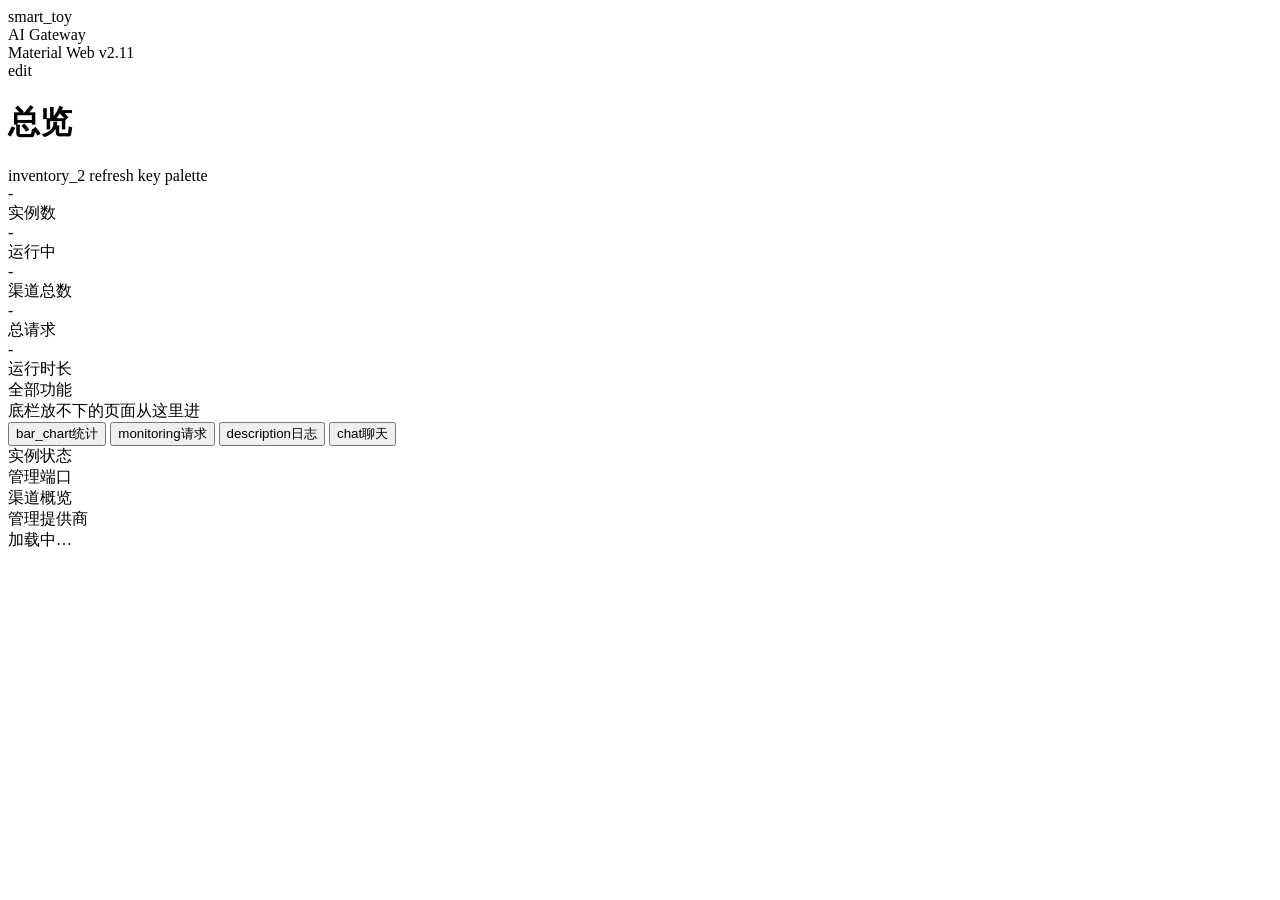
==== commit fa04142b: "面板修缮: 拆分 m3 单文件为 index.html/app.css/app.js, 删除实验版 v2; 修手机底栏页面缺入口/弹窗/hover 对比度/snackbar 层级; 补 /admin/" ====
--- a/m3/index.html
+++ b/m3/index.html
@@ -7,413 +7,7 @@
 <meta name="description" content="AI Gateway 管理面板 · Material Web 版">
 <meta http-equiv="Cache-Control" content="no-cache,no-store,must-revalidate">
 <title>AI Gateway · Material Web v2.11</title>
-<style>
-/* ============ Material Design 3 设计令牌 ============
-   Material Web 组件原生读取 --md-sys-color-* / --md-sys-typescale-* / --md-sys-shape-*,
-   所以这里定义的令牌会同时作用于组件与本页自定义结构, 保证视觉一致。 */
-:root{
-  /* === Material Design 3 Color Tokens (Dark) === */
-  --md-sys-color-primary:#D0BCFF; --md-sys-color-on-primary:#381E72;
-  --md-sys-color-primary-container:#4F378B; --md-sys-color-on-primary-container:#EADDFF;
-  --md-sys-color-secondary:#CCC2DC; --md-sys-color-on-secondary:#332D41;
-  --md-sys-color-secondary-container:#4A4458; --md-sys-color-on-secondary-container:#E8DEF8;
-  --md-sys-color-tertiary:#EFB8C8; --md-sys-color-on-tertiary:#492532;
-  --md-sys-color-tertiary-container:#633B48; --md-sys-color-on-tertiary-container:#FFD8E4;
-  --md-sys-color-error:#F2B8B5; --md-sys-color-on-error:#601410;
-  --md-sys-color-error-container:#8B1A1A; --md-sys-color-on-error-container:#F9DEDC;
-  --md-sys-color-background:#141218; --md-sys-color-on-background:#E6E1E5;
-  --md-sys-color-surface:#141218; --md-sys-color-on-surface:#E6E1E5;
-  --md-sys-color-surface-variant:#49454F; --md-sys-color-on-surface-variant:#CAC4D0;
-  --md-sys-color-surface-container-lowest:#0F0D13;
-  --md-sys-color-surface-container-low:#1D1B20;
-  --md-sys-color-surface-container:#211F26;
-  --md-sys-color-surface-container-high:#2B2930;
-  --md-sys-color-surface-container-highest:#36343B;
-  --md-sys-color-inverse-surface:#E6E0E9; --md-sys-color-inverse-on-surface:#322F35;
-  --md-sys-color-outline:#938F99; --md-sys-color-outline-variant:#49454F;
-  --md-sys-color-shadow:#000000; --md-sys-color-scrim:#000000;
-  --md-sys-color-surface-tint:#D0BCFF;
-  --md-sys-color-primary-fixed:#EADDFF; --md-sys-color-on-primary-fixed:#21005D;
-  --md-sys-color-primary-fixed-dim:#D0BCFF; --md-sys-color-on-primary-fixed-variant:#4F378B;
-  --md-sys-color-secondary-fixed:#E8DEF8; --md-sys-color-on-secondary-fixed:#1D192B;
-  --md-sys-color-secondary-fixed-dim:#CCC2DC; --md-sys-color-on-secondary-fixed-variant:#4A4458;
-  --md-sys-color-tertiary-fixed:#FFD8E4; --md-sys-color-on-tertiary-fixed:#31111D;
-  --md-sys-color-tertiary-fixed-dim:#EFB8C8; --md-sys-color-on-tertiary-fixed-variant:#633B48;
-  --md-sys-color-error-fixed:#F9DEDC; --md-sys-color-on-error-fixed:#410E0B;
-  --md-sys-color-error-fixed-dim:#F2B8B5; --md-sys-color-on-error-fixed-variant:#8B1A1A;
-  
-  /* === Typography Tokens ===
-     注意: Material Web 组件读取的是「分量」令牌
-     (--md-sys-typescale-<role>-size / -weight / -line-height / -font),
-     只定义 font 简写组件读不到, 会退回内置默认(按钮 40px 高 / 14px 字 / Roboto),
-     与本页 12~13px 的说明文字比例失调。故两套都写: 简写给本页自定义结构, 分量给组件。 */
-  --md-ref-typeface-plain:system-ui,-apple-system,'Segoe UI',Roboto,'Noto Sans SC',sans-serif;
-  --md-ref-typeface-brand:system-ui,-apple-system,'Segoe UI',Roboto,'Noto Sans SC',sans-serif;
-  --md-ref-typeface-weight-regular:400;
-  --md-ref-typeface-weight-medium:500;
-  --md-ref-typeface-weight-bold:700;
-  --md-sys-typescale-display-large:700 57px/64px sans-serif;
-  --md-sys-typescale-headline-large:400 32px/40px sans-serif;
-  --md-sys-typescale-headline-medium:400 28px/36px sans-serif;
-  --md-sys-typescale-headline-small:400 24px/32px sans-serif;
-  --md-sys-typescale-title-large:400 22px/28px sans-serif;
-  --md-sys-typescale-title-medium:500 16px/24px sans-serif;
-  --md-sys-typescale-title-small:500 14px/20px sans-serif;
-  --md-sys-typescale-body-large:400 16px/24px sans-serif;
-  --md-sys-typescale-body-medium:400 14px/24px sans-serif;
-  --md-sys-typescale-body-small:400 12px/16px sans-serif;
-  --md-sys-typescale-label-large:500 14px/20px sans-serif;
-  --md-sys-typescale-label-medium:500 12px/16px sans-serif;
-  --md-sys-typescale-label-small:500 11px/16px sans-serif;
-  /* 分量令牌 (组件实际读取) */
-  --md-sys-typescale-title-large-font:var(--md-ref-typeface-plain);      --md-sys-typescale-title-large-size:22px;      --md-sys-typescale-title-large-line-height:28px;      --md-sys-typescale-title-large-weight:400;
-  --md-sys-typescale-title-medium-font:var(--md-ref-typeface-plain);     --md-sys-typescale-title-medium-size:16px;     --md-sys-typescale-title-medium-line-height:24px;     --md-sys-typescale-title-medium-weight:500;
-  --md-sys-typescale-title-small-font:var(--md-ref-typeface-plain);      --md-sys-typescale-title-small-size:14px;      --md-sys-typescale-title-small-line-height:20px;      --md-sys-typescale-title-small-weight:500;
-  --md-sys-typescale-body-large-font:var(--md-ref-typeface-plain);       --md-sys-typescale-body-large-size:16px;       --md-sys-typescale-body-large-line-height:24px;       --md-sys-typescale-body-large-weight:400;
-  --md-sys-typescale-body-medium-font:var(--md-ref-typeface-plain);      --md-sys-typescale-body-medium-size:14px;      --md-sys-typescale-body-medium-line-height:20px;      --md-sys-typescale-body-medium-weight:400;
-  --md-sys-typescale-body-small-font:var(--md-ref-typeface-plain);       --md-sys-typescale-body-small-size:12px;       --md-sys-typescale-body-small-line-height:16px;       --md-sys-typescale-body-small-weight:400;
-  --md-sys-typescale-label-large-font:var(--md-ref-typeface-plain);      --md-sys-typescale-label-large-size:14px;      --md-sys-typescale-label-large-line-height:20px;      --md-sys-typescale-label-large-weight:500;
-  --md-sys-typescale-label-medium-font:var(--md-ref-typeface-plain);     --md-sys-typescale-label-medium-size:12px;     --md-sys-typescale-label-medium-line-height:16px;     --md-sys-typescale-label-medium-weight:500;
-  --md-sys-typescale-label-small-font:var(--md-ref-typeface-plain);      --md-sys-typescale-label-small-size:11px;      --md-sys-typescale-label-small-line-height:16px;      --md-sys-typescale-label-small-weight:500;
-  /* headline-small: md-dialog 标题读取(缺 -font 会退回 Roboto, 中文标题字形与全站不一致) */
-  --md-sys-typescale-headline-small-font:var(--md-ref-typeface-brand);   --md-sys-typescale-headline-small-size:24px;   --md-sys-typescale-headline-small-line-height:32px;  --md-sys-typescale-headline-small-weight:400;
-  /* md-icon: 默认字体族是 Material Symbols Outlined(CDN 外链, 本机不可达)。
-     改为跟随页面字体, 图标一律用 emoji 字形, 零外部依赖。 */
-  --md-icon-font:'Material Symbols Outlined';
-  --md-icon-size:22px;
-  
-  /* === Shape Tokens === */
-  --md-sys-shape-corner-none:0px;
-  --md-sys-shape-corner-tiny:2px;
-  --md-sys-shape-corner-small:4px;
-  --md-sys-shape-corner-medium:8px;
-  --md-sys-shape-corner-large:12px;
-  --md-sys-shape-corner-extra-large:16px;
-  --md-sys-shape-corner-full:9999px;
-  
-  /* === Elevation Tokens === */
-  --md-sys-elevation-level1:0 1px 3px 1px rgba(0,0,0,.15),0 1px 2px rgba(0,0,0,.3);
-  --md-sys-elevation-level2:0 2px 6px 2px rgba(0,0,0,.15),0 1px 2px rgba(0,0,0,.3);
-  --md-sys-elevation-level3:0 4px 8px 3px rgba(0,0,0,.15),0 1px 3px rgba(0,0,0,.3);
-  
-  /* 暗色专属补充: body 背景用的 surface-dim 必须在暗色下定义,
-     否则 body{background:var(--md-sys-color-surface-dim)} 整条声明失效 */
-  --md-sys-color-surface-dim:#141218; --md-sys-color-surface-bright:#3B383E;
-  /* 卡片圆角加深(覆盖上面的基础值) */
-  --md-sys-shape-corner-medium:12px; --md-sys-shape-corner-large:16px;
-
-  color-scheme:dark;
-}
-[data-theme="light"]{
-    --md-sys-color-primary:#6750A4; --md-sys-color-on-primary:#FFFFFF;
-    --md-sys-color-primary-container:#EADDFF; --md-sys-color-on-primary-container:#21005D;
-    --md-sys-color-secondary:#625B71; --md-sys-color-on-secondary:#FFFFFF;
-    --md-sys-color-secondary-container:#E8DEF8; --md-sys-color-on-secondary-container:#1D192B;
-    --md-sys-color-error:#B3261E; --md-sys-color-on-error:#FFFFFF;
-    --md-sys-color-error-container:#F9DEDC; --md-sys-color-on-error-container:#410E0B;
-    --md-sys-color-surface-dim:#DED8E1; --md-sys-color-surface:#FEF7FF;
-    --md-sys-color-surface-bright:#FEF7FF;
-    --md-sys-color-surface-container-lowest:#FFFFFF; --md-sys-color-surface-container-low:#F7F2FA;
-    --md-sys-color-surface-container:#F3EDF7; --md-sys-color-surface-container-high:#ECE6F0;
-    --md-sys-color-surface-container-highest:#E6E0E9;
-    --md-sys-color-on-surface:#1D1B20; --md-sys-color-on-surface-variant:#49454F;
-    --md-sys-color-outline:#79747E; --md-sys-color-outline-variant:#CAC4D0;
-    --md-sys-color-inverse-surface:#322F35; --md-sys-color-inverse-on-surface:#F5EFF7;
-    color-scheme: light;
-  }
-*,*::before,*::after{box-sizing:border-box;margin:0;padding:0}
-html{-webkit-tap-highlight-color:transparent}
-body{
-  font-family:system-ui,-apple-system,'Segoe UI',Roboto,'Noto Sans SC',sans-serif;
-  background:var(--md-sys-color-surface-dim); color:var(--md-sys-color-on-surface);
-  font-size:14px; line-height:1.5; height:100dvh;
-  display:flex; position:fixed; inset:0;
-}
-@media(prefers-reduced-motion:reduce){*,*::before,*::after{animation-duration:.01ms!important;transition-duration:.01ms!important}}
-
-/* ============ 兼容性提示条 ============ */
-.compat-bar{position:fixed;top:0;left:0;right:0;z-index:9999;padding:10px 16px;font-size:13px;
-  background:var(--md-sys-color-error-container);color:var(--md-sys-color-on-error-container);display:none}
-.compat-bar.show{display:block}
-
-/* ============ 桌面侧栏 ============ */
-.rail{display:none;width:264px;flex-shrink:0;flex-direction:column;gap:4px;padding:12px 8px;
-  background:var(--md-sys-color-surface-container);border-right:1px solid var(--md-sys-color-outline-variant);overflow-y:auto}
-.rail-brand{display:flex;align-items:center;gap:12px;padding:12px 16px 16px}
-.rail-brand .logo{width:40px;height:40px;border-radius:12px;background:var(--md-sys-color-primary-container);
-  color:var(--md-sys-color-on-primary-container);display:grid;place-items:center;font-size:20px;flex-shrink:0}
-.rail-brand{cursor:pointer;border-radius:16px}
-.rail-brand:hover{background:var(--md-sys-color-surface-container-high)}
-.rail-brand .name{font-size:16px;font-weight:500}
-.rail-brand .ver{font-size:11px;color:var(--md-sys-color-on-surface-variant)}
-.rail-list{display:flex;flex-direction:column;gap:2px}
-.rail-item{display:flex;align-items:center;gap:14px;width:100%;height:48px;padding:0 18px;border:none;border-radius:999px;
-  background:transparent;color:var(--md-sys-color-on-surface-variant);cursor:pointer;font-size:14px;font-family:inherit;text-align:left;flex:none}
-.rail-item:hover{background:var(--md-sys-color-surface-container-high)}
-.rail-item .msym{font-size:22px;width:24px;text-align:center;flex:none}
-.rail-item[active]{background:var(--md-sys-color-secondary-container);color:var(--md-sys-color-on-secondary-container);font-weight:600}
-
-/* ============ 主区 ============ */
-.shell{flex:1;display:flex;flex-direction:column;min-width:0}
-.topbar{display:flex;align-items:center;justify-content:space-between;gap:8px;flex-wrap:wrap;
-  padding:10px 16px;background:var(--md-sys-color-surface);border-bottom:1px solid var(--md-sys-color-outline-variant);flex-shrink:0}
-.topbar h1{font-size:20px;font-weight:500;letter-spacing:.1px;min-width:0;overflow:hidden;text-overflow:ellipsis;white-space:nowrap}
-.topbar .tools{display:flex;align-items:center;gap:6px;flex-wrap:wrap;min-width:0}
-/* 顶栏控件紧凑化: 选择器去浮标签缩高度、芯片图标不贴字、刷新按钮同高 */
-#topInst{--md-outlined-field-top-space:8px;--md-outlined-field-bottom-space:8px;
-  --md-sys-typescale-body-large-size:14px;--md-sys-typescale-body-large-line-height:20px;
-  width:118px;min-width:118px;max-width:118px}
-#modeChip{--md-assist-chip-icon-label-space:6px}
-#modeChip md-icon{--md-icon-size:18px}
-#refreshBtn{--md-outlined-icon-button-container-height:36px;--md-outlined-icon-button-icon-size:20px}
-.main{flex:1;display:flex;flex-direction:column;overflow-y:auto;-webkit-overflow-scrolling:touch;
-  overscroll-behavior:contain;padding:20px;padding-bottom:calc(20px + env(safe-area-inset-bottom))}
-.page{flex:0 0 auto}
-/* 页面切换动画 */
-.page.anim-in{animation:pageIn .28s cubic-bezier(.2,0,0,1)}
-@keyframes pageIn{from{opacity:0;transform:translateY(8px)}to{opacity:1;transform:translateY(0)}}
-/* 页面左右滑: 按导航顺序判断方向, 向后=从右进, 向前=从左进 */
-.page.anim-slide-r{animation:pageSlideR .26s cubic-bezier(.2,0,0,1)}
-.page.anim-slide-l{animation:pageSlideL .26s cubic-bezier(.2,0,0,1)}
-@keyframes pageSlideR{from{opacity:0;transform:translateX(30px)}to{opacity:1;transform:translateX(0)}}
-@keyframes pageSlideL{from{opacity:0;transform:translateX(-30px)}to{opacity:1;transform:translateX(0)}}
-@media(prefers-reduced-motion:reduce){.page.anim-in,.page.anim-slide-r,.page.anim-slide-l{animation:none}}
-@media(min-width:840px){ .rail{display:flex} .navbar{display:none!important} .main{padding:24px 28px} }
-@media(max-width:839px){ .main{padding:16px;padding-bottom:calc(96px + env(safe-area-inset-bottom))} }
-/* 宽屏/大屏: 内容限宽居中, 不摊满整个显示器 */
-@media(min-width:1200px){ .page{max-width:1080px;width:100%;margin:0 auto} .main{padding:28px 32px} }
-@media(min-width:1800px){ .page{max-width:1280px} }
-
-/* ============ 移动底部导航 ============ */
-.navbar{position:fixed;bottom:0;left:0;right:0;z-index:100;padding-bottom:env(safe-area-inset-bottom)}
-md-navigation-bar.navbar{background:var(--md-sys-color-surface-container);border-top:1px solid var(--md-sys-color-outline-variant)}
-
-/* ============ Material Web 未提供的结构件 ============ */
-/* 统计卡 */
-.stat-row{display:grid;grid-template-columns:repeat(auto-fit,minmax(140px,1fr));gap:12px;margin-bottom:16px}
-.stat-box{background:var(--md-sys-color-surface-container);border-radius:var(--md-sys-shape-corner-large);
-  padding:16px;border:1px solid var(--md-sys-color-outline-variant);min-width:0}
-.stat-box .num{font-size:26px;font-weight:600;color:var(--md-sys-color-primary);min-width:0;
-  overflow:hidden;text-overflow:ellipsis;white-space:nowrap;font-variant-numeric:tabular-nums}
-.stat-box .lbl{font-size:12px;color:var(--md-sys-color-on-surface-variant);margin-top:2px}
-@media(max-width:600px){ .stat-row{grid-template-columns:repeat(2,1fr)} .stat-box .num{font-size:22px} }
-
-/* 表格: Material Web 无表格组件, 保留手写。定宽 + 截断, 机制上禁止横向拖动 */
-.tbl-wrap{border-radius:var(--md-sys-shape-corner-medium);border:1px solid var(--md-sys-color-outline-variant);overflow:hidden}
-table.tbl{width:100%;table-layout:fixed;border-collapse:collapse;font-size:13px}
-.tbl th,.tbl td{padding:12px 16px;text-align:left;border-bottom:1px solid var(--md-sys-color-outline-variant);
-  overflow:hidden;text-overflow:ellipsis;white-space:nowrap}
-.tbl th{font-size:11px;font-weight:600;text-transform:uppercase;letter-spacing:.04em;
-  color:var(--md-sys-color-on-surface-variant);background:var(--md-sys-color-surface-container-high)}
-.tbl tr:last-child td{border-bottom:none}
-.tbl .mono{font-family:ui-monospace,SFMono-Regular,Menlo,Monaco,Consolas,monospace;font-size:12px}
-.truncate{overflow:hidden;text-overflow:ellipsis;white-space:nowrap}
-.row-acts{display:flex;gap:8px;flex-wrap:wrap}
-@media(max-width:600px){
-  .tbl th,.tbl td{padding:8px 10px}
-  .tbl{font-size:12px}
-  .tbl .mono{font-size:11px}
-  .row-acts{flex-direction:row;gap:6px;flex-wrap:nowrap;justify-content:flex-end}
-  /* 提供商表(6列)手机上收起 类型/代理/模型, 只留 名称/BaseURL/操作 */
-  #pv-table th:nth-child(2),#pv-table td:nth-child(2),
-  #pv-table th:nth-child(4),#pv-table td:nth-child(4),
-  #pv-table th:nth-child(5),#pv-table td:nth-child(5){display:none}
-  /* !important: th 上有内联宽度, 内联样式优先级高于普通 CSS, 不加会被忽略 */
-  #pv-table th:nth-child(1),#pv-table td:nth-child(1){width:44%!important}
-  #pv-table th:nth-child(3),#pv-table td:nth-child(3){width:26%!important}
-  #pv-table th:nth-child(6),#pv-table td:nth-child(6){width:30%!important}
-  /* 代理表: 收窄前三列, 给操作列留足空间 */
-  #px-table th:nth-child(1),#px-table td:nth-child(1){width:18%!important}
-  #px-table th:nth-child(2),#px-table td:nth-child(2){width:12%!important}
-  #px-table th:nth-child(3),#px-table td:nth-child(3){width:40%!important}
-  #px-table th:nth-child(4),#px-table td:nth-child(4){width:30%!important}
-  /* 表格内操作按钮紧凑化: 默认 min-width:64px 的按钮在窄列里放不下会被裁 */
-  .tbl .row-acts md-outlined-button,.tbl .row-acts md-text-button{
-    min-width:0!important;padding:0 8px!important;font-size:12px!important;
-    --md-outlined-button-container-height:32px;--md-text-button-container-height:32px;
-    --md-outlined-button-label-text-size:12px;--md-text-button-label-text-size:12px;
-    --md-outlined-button-icon-size:16px;--md-text-button-icon-size:16px;
-    --md-sys-typescale-label-large-size:12px;--md-sys-typescale-label-large-line-height:16px}
-  .tbl .row-acts{gap:4px}
-  #ov-ch-table th:nth-child(2),#ov-ch-table td:nth-child(2){display:none}
-  /* 请求记录表: 手机隐藏日期只留时分秒, 状态码紧贴勾叉 */
-  .rq-date{display:none}
-  #rq-table th,#rq-table td{padding:8px 6px}
-}
-
-/* 日志 */
-.log-box{background:var(--md-sys-color-surface-container-lowest);border:1px solid var(--md-sys-color-outline-variant);
-  border-radius:var(--md-sys-shape-corner-large);padding:16px;font-family:ui-monospace,Menlo,Consolas,monospace;
-  font-size:12px;max-height:400px;overflow-y:auto;white-space:pre-wrap;overflow-wrap:anywhere;word-break:normal;
-  color:var(--md-sys-color-on-surface-variant)}
-#page-logs{flex:1 1 auto;min-height:0;display:flex;flex-direction:column}
-#page-logs md-filled-card{flex:1 1 auto;min-height:0;display:flex;flex-direction:column}
-#page-logs .card-head{flex-shrink:0}
-#lg-box{flex:1 1 auto;min-height:0;max-height:none;border:none;background:transparent;padding:0 4px}
-
-/* 聊天 */
-#page-chat{flex:1 1 auto;min-height:0;display:flex;flex-direction:column}
-#page-chat md-filled-card{flex:1 1 auto;min-height:0;display:flex;flex-direction:column;overflow:hidden}
-#page-chat .card-head{flex-shrink:0}
-.chat-msgs{flex:1 1 auto;min-height:0;overflow-y:auto;-webkit-overflow-scrolling:touch;overscroll-behavior:contain;
-  display:flex;flex-direction:column;gap:14px;padding:16px 4px}
-.chat-msg{display:flex;gap:10px;align-items:flex-start;flex:0 0 auto}
-.chat-ava{width:32px;height:32px;border-radius:50%;display:grid;place-items:center;font-size:15px;flex-shrink:0;
-  background:var(--md-sys-color-secondary-container);color:var(--md-sys-color-on-secondary-container)}
-.chat-msg.user .chat-ava{background:var(--md-sys-color-primary-container);color:var(--md-sys-color-on-primary-container)}
-.chat-body{flex:1 1 auto;min-width:0}
-.chat-meta{display:flex;align-items:center;gap:8px;margin-bottom:4px;font-size:11px;font-weight:500;
-  letter-spacing:.3px;color:var(--md-sys-color-on-surface-variant)}
-.chat-meta .who{color:var(--md-sys-color-on-surface)}
-.chat-copy{border:none;background:transparent;color:var(--md-sys-color-on-surface-variant);font-size:11px;
-  cursor:pointer;padding:2px 6px;border-radius:6px;line-height:1;opacity:.7;font-family:inherit}
-.chat-copy:hover{background:var(--md-sys-color-surface-container-highest);opacity:1}
-.chat-bubble{background:var(--md-sys-color-surface-container-high);border-radius:4px 14px 14px 14px;
-  padding:10px 14px;font-size:14px;line-height:1.65;white-space:pre-wrap;overflow-wrap:anywhere;
-  word-break:normal;color:var(--md-sys-color-on-surface)}
-.chat-msg.user .chat-bubble{background:var(--md-sys-color-primary-container);color:var(--md-sys-color-on-primary-container)}
-.chat-cursor::after{content:'▍';margin-left:1px;color:var(--md-sys-color-primary);animation:blink 1s step-end infinite}
-@keyframes blink{50%{opacity:0}}
-.chat-jump{position:absolute;left:50%;bottom:92px;transform:translateX(-50%);z-index:5}
-.chat-input-row{display:flex;align-items:flex-end;gap:8px;padding:12px 4px 0;flex-shrink:0}
-.chat-input-row md-outlined-text-field{flex:1 1 auto;min-width:0}
-@media(max-width:600px){ .chat-msgs{padding:12px 0} .chat-input-row{padding:10px 0 0} }
-
-/* 卡片内通用 */
-.card-head{display:flex;align-items:center;justify-content:space-between;gap:8px 12px;flex-wrap:wrap;margin-bottom:12px}
-.card-title{font-size:16px;font-weight:500}
-.card-sub{font-size:13px;color:var(--md-sys-color-on-surface-variant)}
-md-filled-card{background:var(--md-sys-color-surface-container);border-radius:var(--md-sys-shape-corner-large);
-  padding:16px;margin-bottom:16px;display:block}
-md-list{display:block}
-md-list-item{--md-list-container-color:transparent}
-.list-gap{display:flex;flex-direction:column;gap:8px}
-.empty{padding:40px 16px;text-align:center;color:var(--md-sys-color-on-surface-variant)}
-.tag{display:inline-block;font-size:10px;font-weight:600;padding:2px 8px;border-radius:4px;text-transform:uppercase;letter-spacing:.04em}
-.tag.openai{background:#10A37F;color:#fff}.tag.claude{background:#D97757;color:#fff}.tag.gemini{background:#4285F4;color:#fff}
-.tag.default{background:var(--md-sys-color-primary-container);color:var(--md-sys-color-on-primary-container)}
-.pv-setdef{cursor:pointer}
-.ov-nav{display:grid;grid-template-columns:repeat(4,1fr);gap:10px}
-.ov-nav-btn{display:flex;flex-direction:column;align-items:center;gap:6px;padding:14px 4px;border:1px solid var(--md-sys-color-outline-variant);border-radius:16px;background:var(--md-sys-color-surface-container-low);color:var(--md-sys-color-on-surface);cursor:pointer;font-size:13px}
-.ov-nav-btn:active{background:var(--md-sys-color-surface-container-high)}
-.ov-nav-btn .msym{font-size:24px;color:var(--md-sys-color-primary)}
-.icon-act{width:32px;height:32px;min-width:32px;border:none;border-radius:50%;cursor:pointer;background:transparent;color:var(--md-sys-color-on-surface-variant);display:inline-flex;align-items:center;justify-content:center;padding:0;flex:none}
-.icon-act:hover{background:var(--md-sys-color-surface-container-high)}
-.icon-act .msym{font-size:19px}
-.icon-act.on{color:var(--md-sys-color-primary)}
-.icon-act.err{color:var(--md-sys-color-error)}
-.icon-act:disabled{opacity:.5;cursor:default}
-.pv-setdef:hover{text-decoration:underline;text-decoration-color:var(--md-sys-color-primary)}
-.rec-pre{max-height:36vh;overflow:auto;background:var(--md-sys-color-surface-container);border:1px solid var(--md-sys-color-outline-variant);padding:10px;border-radius:8px;font-size:12px;white-space:pre-wrap;word-break:break-all;margin:6px 0 12px}
-.rec-meta{font-size:12px;color:var(--md-sys-color-on-surface-variant);margin-bottom:8px}
-.rp-help summary{cursor:pointer;padding:4px 0;font-size:14px;font-weight:500}
-.rp-help table{width:100%;border-collapse:collapse;font-size:12.5px;margin:8px 0}
-.rp-help td,.rp-help th{border:1px solid var(--md-sys-color-outline-variant);padding:5px 8px;text-align:left}
-.rp-help td:first-child{font-family:monospace;white-space:nowrap}
-.rp-help .ex{color:var(--md-sys-color-on-surface-variant)}
-.muted{color:var(--md-sys-color-on-surface-variant)}
-.small{font-size:12px}
-.grid-form{display:flex;gap:16px;flex-wrap:wrap}
-.grid-form > *{flex:1 1 180px;min-width:0}
-.hidden{display:none!important}
-
-/* Snackbar (Material Web v2 已移除 md-snackbar, 保留原生实现) */
-#snackbar{position:fixed;left:50%;bottom:96px;transform:translateX(-50%) translateY(20px);
-  background:var(--md-sys-color-inverse-surface);color:var(--md-sys-color-inverse-on-surface);
-  padding:14px 24px;border-radius:8px;font-size:14px;font-weight:500;box-shadow:0 4px 12px rgba(0,0,0,.4);
-  z-index:3000;opacity:0;transition:opacity .3s,transform .3s;max-width:90vw;pointer-events:none}
-#snackbar.show{opacity:1;transform:translateX(-50%) translateY(0)}
-#snackbar.err{background:var(--md-sys-color-error-container);color:var(--md-sys-color-on-error-container)}
-/* ============ Dialog 样式 ============ */
-/* ============ 对话框(纯 HTML/CSS, 不依赖 shadow DOM) ============ */
-.dlg-overlay{position:fixed;inset:0;z-index:5000;display:flex;align-items:center;justify-content:center;
-  background:rgba(0,0,0,.5);backdrop-filter:blur(2px);padding:16px;
-  animation:dlgFade .18s ease-out}
-.dlg-overlay[hidden]{display:none}
-.dlg-box{background:var(--md-sys-color-surface-container-high);border-radius:28px;
-  width:min(420px,100%);max-height:min(80vh,600px);display:flex;flex-direction:column;
-  box-shadow:0 8px 32px rgba(0,0,0,.4);overflow:hidden;
-  animation:dlgPop .24s cubic-bezier(.34,1.3,.5,1)}
-@keyframes dlgFade{from{opacity:0}to{opacity:1}}
-@keyframes dlgPop{from{opacity:0;transform:scale(.9) translateY(14px)}to{opacity:1;transform:scale(1) translateY(0)}}
-@media(prefers-reduced-motion:reduce){.dlg-overlay,.dlg-box{animation:none}}
-.dlg-head{display:flex;align-items:center;justify-content:space-between;padding:20px 24px 0;flex-shrink:0}
-.dlg-head h3{font-size:18px;font-weight:500;line-height:26px;margin:0;color:var(--md-sys-color-on-surface)}
-.dlg-x{background:none;border:none;color:var(--md-sys-color-on-surface-variant);font-size:18px;
-  width:32px;height:32px;border-radius:50%;cursor:pointer;display:flex;align-items:center;justify-content:center;flex-shrink:0}
-.dlg-x:hover{background:var(--md-sys-color-surface-container-highest)}
-.dlg-body{padding:16px 24px;overflow-y:auto;flex:1;display:flex;flex-direction:column;gap:14px}
-.dlg-foot{display:flex;justify-content:flex-end;gap:8px;padding:12px 24px 20px;flex-shrink:0}
-/* 纯 HTML 按钮(对话框内用) */
-.pbtn{border:none;cursor:pointer;font-size:13px;font-weight:500;border-radius:20px;
-  height:34px;padding:0 20px;display:inline-flex;align-items:center;justify-content:center;gap:6px;
-  transition:background .15s,box-shadow .15s;font-family:inherit}
-.pbtn-filled{background:var(--md-sys-color-primary);color:var(--md-sys-color-on-primary)}
-.pbtn-filled:hover{box-shadow:0 2px 8px rgba(0,0,0,.25)}
-.pbtn-text{background:transparent;color:var(--md-sys-color-primary)}
-.pbtn-text:hover{background:var(--md-sys-color-primary);opacity:.08}
-.pbtn[hidden]{display:none}
-/* 模型改名标签编辑器 */
-.mm-row{display:grid;grid-template-columns:1fr 1fr 48px;gap:8px;align-items:stretch}
-.mm-row md-outlined-text-field{width:100%;--md-outlined-field-top-space:12px;--md-outlined-field-bottom-space:12px;--md-sys-typescale-body-large-size:13px}
-.mm-add-btn{width:48px;border:none;border-radius:12px;cursor:pointer;background:var(--md-sys-color-primary);color:var(--md-sys-color-on-primary);display:flex;align-items:center;justify-content:center}
-.mm-add-btn .msym{font-size:22px}
-.mm-chips{display:flex;flex-wrap:wrap;gap:6px;margin-top:2px}
-.mm-chip{display:inline-flex;align-items:center;gap:5px;background:var(--md-sys-color-surface-container-highest);
-  border:1px solid var(--md-sys-color-outline-variant);border-radius:16px;padding:4px 5px 4px 10px;font-size:12px;
-  max-width:100%;touch-action:pan-y;transition:transform .18s cubic-bezier(.2,0,0,1),opacity .18s;user-select:none}
-.mm-chip .arrow{color:var(--md-sys-color-primary)}
-.mm-chip .nm{max-width:120px;overflow:hidden;text-overflow:ellipsis;white-space:nowrap}
-.mm-x{border:none;background:none;color:var(--md-sys-color-on-surface-variant);cursor:pointer;font-size:13px;
-  width:22px;height:22px;border-radius:50%;display:flex;align-items:center;justify-content:center;padding:0;flex-shrink:0}
-.mm-x:hover{color:var(--md-sys-color-error);background:var(--md-sys-color-error-container)}
-
-/* ============ 组件尺寸与页面文字比例协调 ============
-   Material Web 按钮默认 40px 高 / 14px 字, 而本页表格与列表正文是 12~13px,
-   视觉上按钮明显偏大。这里统一到 MD3「小按钮」档(32px / 13px), 并让文字层级明确。 */
-/* 按钮尺寸: 不压缩高度(避免文字溢出), 只控字号+加水平内边距让文字有呼吸空间 */
-md-text-button,md-outlined-button,md-filled-button,md-filled-tonal-button{min-width:64px!important;
-  border-radius:16px!important;padding:0 16px!important;
-  --md-text-button-container-shape:16px;--md-outlined-button-container-shape:16px;
-  --md-filled-button-container-shape:16px;--md-filled-tonal-button-container-shape:16px;
-  font-size:14px!important;letter-spacing:.02em;
-  --md-sys-typescale-label-large-size:14px;
-  --md-text-button-container-height:36px;--md-text-button-label-text-size:14px;--md-text-button-label-text-line-height:20px;--md-text-button-icon-size:18px;
-  --md-outlined-button-container-height:36px;--md-outlined-button-label-text-size:14px;--md-outlined-button-label-text-line-height:20px;--md-outlined-button-icon-size:18px;
-  --md-filled-button-container-height:36px;--md-filled-button-label-text-size:14px;--md-filled-button-label-text-line-height:20px;--md-filled-button-icon-size:18px;
-  --md-filled-tonal-button-container-height:36px;--md-filled-tonal-button-label-text-size:14px;--md-filled-tonal-button-label-text-line-height:20px;--md-filled-tonal-button-icon-size:18px}
-md-text-button       {--md-text-button-container-height:36px;       --md-text-button-label-text-size:14px;       --md-text-button-label-text-line-height:20px;       --md-text-button-icon-size:18px}
-md-outlined-button   {--md-outlined-button-container-height:36px;   --md-outlined-button-label-text-size:14px;   --md-outlined-button-label-text-line-height:20px;   --md-outlined-button-icon-size:18px}
-md-filled-button     {--md-filled-button-container-height:36px;     --md-filled-button-label-text-size:14px;     --md-filled-button-label-text-line-height:20px;     --md-filled-button-icon-size:18px}
-md-filled-tonal-button{--md-filled-tonal-button-container-height:36px;--md-filled-tonal-button-label-text-size:14px;--md-filled-tonal-button-label-text-line-height:20px;--md-filled-tonal-button-icon-size:18px}
-md-assist-chip       {font-size:13px!important;
-  --md-assist-chip-container-height:32px;--md-assist-chip-label-text-size:13px;--md-assist-chip-label-text-line-height:18px;--md-assist-chip-icon-size:16px}
-md-list-item         {--md-list-item-label-text-size:14px;--md-list-item-label-text-line-height:20px;
-                      --md-list-item-supporting-text-size:12px;--md-list-item-supporting-text-line-height:16px;
-                      --md-list-item-trailing-supporting-text-size:12px;--md-list-item-trailing-supporting-text-line-height:16px;
-                      --md-list-item-one-line-container-height:56px;--md-list-item-two-line-container-height:64px}
-md-navigation-bar    {--md-navigation-bar-container-height:64px;--md-navigation-bar-icon-size:22px;
-                      --md-navigation-bar-label-text-size:12px;--md-navigation-bar-label-text-line-height:16px}
-/* emoji 图标: md-icon 默认按 Material Symbols 字体渲染(外链不可达), 改用系统字体并允许 emoji 着色 */
-/* Material Symbols Outlined: 本地字体(/auth/vendor/), 零 CDN 依赖 */
-@font-face{
-  font-family:'Material Symbols Outlined';
-  font-style:normal;font-weight:400;
-  src:url('/auth/vendor/material-symbols-outlined.woff2') format('woff2');
-  font-display:block}
-/* 非 md-icon 场景(logo/头像/tag 内小图标)通用词形图标类 */
-.msym{font-family:'Material Symbols Outlined';font-weight:normal;font-style:normal;
-  display:inline-block;line-height:1;letter-spacing:normal;text-transform:none;white-space:nowrap;
-  direction:ltr;font-feature-settings:'liga';-webkit-font-smoothing:antialiased;
-  font-variation-settings:'FILL' 0,'wght' 400,'GRAD' 0,'opsz' 24;user-select:none}
-.tag .msym{font-size:11px;vertical-align:-1px;margin-right:1px}
-.msym.ok{color:var(--md-sys-color-primary);font-variation-settings:'FILL' 1,'wght' 400,'GRAD' 0,'opsz' 24}
-.msym.err{color:var(--md-sys-color-error);font-variation-settings:'FILL' 1,'wght' 400,'GRAD' 0,'opsz' 24}
-md-icon{font-feature-settings:'liga';letter-spacing:normal;line-height:1;
-  font-variation-settings:'FILL' 0,'wght' 400,'GRAD' 0,'opsz' 24}
-md-navigation-tab md-icon[slot=active-icon]{font-variation-settings:'FILL' 1,'wght' 400,'GRAD' 0,'opsz' 24}
-.rail md-list-item [slot=start]{font-size:20px;width:24px;text-align:center;flex-shrink:0}
-</style>
+<link rel="stylesheet" href="/auth/app.css">
 </head>
 <body>
 
@@ -649,7 +243,7 @@
         <div class="card-head"><div><div class="card-title">API 密钥</div><div class="card-sub">网关密码与渠道密钥</div></div></div>
         <div class="grid-form" style="margin-bottom:16px">
           <md-outlined-text-field id="ky-gatewayKey" label="网关密码 gatewayKey" type="password" helper="留空=不校验"></md-outlined-text-field>
-          <md-outlined-text-field id="ky-adminKey" label="管理密码 adminKey" type="password" helper="留空=免密管理(不设密码)"></md-outlined-text-field>
+          <md-outlined-text-field id="ky-webToken" label="访问令牌(webToken)" type="password" helper="留空=免密管理(不设密码); 面板入口用一次性链接 agw admin login"></md-outlined-text-field>
         </div>
         <div id="ky-channels" class="list-gap" style="margin-bottom:16px"></div>
         <md-filled-button id="ky-save">保存密钥</md-filled-button>
@@ -670,6 +264,19 @@
           <div class="card-sub">用验证器 App(Google Authenticator 等)扫码或手输密钥:</div>
           <div class="mono" id="ka-totp-secret" style="word-break:break-all;background:var(--md-sys-color-surface-container);padding:10px;border-radius:10px;margin-top:6px;user-select:all"></div>
           <div class="mono" id="ka-totp-url" style="word-break:break-all;font-size:11px;color:var(--md-sys-color-on-surface-variant);margin-top:4px;user-select:all"></div>
+        </div>
+      </md-filled-card>
+
+      <md-filled-card style="margin-top:16px">
+        <div class="card-head"><div><div class="card-title">管理端资料</div><div class="card-sub">头像 / 名称 / 简介 / 其他 · 用 agw admin → profile change 修改</div></div></div>
+        <div style="display:flex;gap:14px;align-items:flex-start">
+          <img id="ka-profile-avatar" alt="" style="width:56px;height:56px;border-radius:50%;object-fit:cover;display:none">
+          <div style="flex:1;min-width:0">
+            <div id="ka-profile-name" style="font-weight:600;font-size:15px">-</div>
+            <div id="ka-profile-text" style="font-size:13px;color:var(--md-sys-color-on-surface-variant);white-space:pre-wrap;word-break:break-word;margin-top:4px"></div>
+            <div id="ka-profile-other" class="card-sub" style="margin-top:4px"></div>
+            <div id="ka-profile-expire" class="card-sub" style="margin-top:4px"></div>
+          </div>
         </div>
       </md-filled-card>
 
@@ -725,7 +332,7 @@
           <span class="mono" id="tn-url" style="word-break:break-all;background:var(--md-sys-color-surface-container);padding:10px;border-radius:10px;user-select:all"></span>
           <md-icon-button id="tn-copy" title="复制"><md-icon>content_copy</md-icon></md-icon-button>
         </div>
-        <div class="card-sub" style="margin-top:8px;color:var(--md-sys-color-error)">⚠️ 隧道开启=公网可访问! 务必设 gatewayKey 和 adminKey</div>
+        <div class="card-sub" style="margin-top:8px;color:var(--md-sys-color-error)">⚠️ 隧道开启=公网可访问! 务必设 gatewayKey 和 webToken</div>
       </md-filled-card>
 
       <md-filled-card>
@@ -755,7 +362,12 @@
         <div id="st-dist" style="padding:4px 16px 12px"></div>
       </md-filled-card>
       <md-filled-card>
-        <div class="card-head"><div class="card-title">按模型</div></div>
+        <div class="card-head"><div class="card-title">每日用量趋势 <span style="font-size:11px;opacity:.6">(最近 14 天, tokens)</span></div></div>
+        <div class="chart-box"><canvas id="st-chart-daily" height="200" role="img" aria-label="每日用量趋势图"></canvas></div>
+      </md-filled-card>
+      <md-filled-card>
+        <div class="card-head"><div class="card-title">按模型 Token</div></div>
+        <div class="chart-box"><canvas id="st-chart-model" height="200" role="img" aria-label="按模型 Token 图"></canvas></div>
         <div id="st-model" style="padding:4px 16px 12px"></div>
       </md-filled-card>
       <md-filled-card>
@@ -819,6 +431,61 @@
         <div class="chat-input-row">
           <md-outlined-text-field id="ch-input" label="消息" placeholder="Enter 发送 / Shift+Enter 换行"></md-outlined-text-field>
           <md-filled-button id="ch-send">发送</md-filled-button>
+        </div>
+      </md-filled-card>
+    </section>
+
+    <!-- ============ 上下文窗口 ============ -->
+    <section id="page-ctxwin" class="page hidden" hidden>
+      <md-filled-card>
+        <div class="card-head">
+          <div><div class="card-title">模型上下文窗口</div><div class="card-sub">按模式给模型分配窗口大小, 支持 * 通配, 自上而下匹配</div></div>
+        </div>
+        <div class="tbl-wrap"><table class="tbl" id="cw-table" aria-label="上下文窗口匹配表">
+          <thead><tr><th style="width:52%">匹配模式</th><th style="width:32%">窗口 (tokens)</th><th style="width:16%"></th></tr></thead>
+          <tbody></tbody></table></div>
+        <div class="grid-form" style="margin-top:12px">
+          <md-outlined-text-field id="cw-match" label="匹配模式" placeholder="如 claude-* / gpt-4* / *k2"></md-outlined-text-field>
+          <md-outlined-text-field id="cw-window" label="窗口大小" type="number" placeholder="128000"></md-outlined-text-field>
+          <md-filled-tonal-button id="cw-add"><md-icon slot="icon">playlist_add</md-icon>添加/更新</md-filled-tonal-button>
+        </div>
+      </md-filled-card>
+      <md-filled-card>
+        <div class="card-head"><div><div class="card-title">软 / 硬上限</div><div class="card-sub">按窗口百分比计算: 软上限发通知, 硬上限直接拦截</div></div></div>
+        <div class="grid-form">
+          <md-outlined-text-field id="cw-soft" label="软上限 %" type="number" helper="超过发通知, 0 = 关"></md-outlined-text-field>
+          <md-outlined-text-field id="cw-hard" label="硬上限 %" type="number" helper="超过返回 400, 0 = 关"></md-outlined-text-field>
+          <md-outlined-text-field id="cw-cpt" label="字符/Token 估算比" type="number" helper="默认 4"></md-outlined-text-field>
+        </div>
+        <md-filled-button id="cw-save">保存</md-filled-button>
+      </md-filled-card>
+    </section>
+
+    <!-- ============ 面板会话 ============ -->
+    <section id="page-session" class="page hidden" hidden>
+      <md-filled-card>
+        <div class="card-head">
+          <div><div class="card-title">面板会话</div><div class="card-sub">浏览器用 agw admin login 的一次性链接登录后产生的会话(默认 7 天)</div></div>
+          <md-filled-tonal-button id="ss-revoke-all">注销全部</md-filled-tonal-button>
+        </div>
+        <div class="tbl-wrap"><table class="tbl" id="ss-table" aria-label="面板会话">
+          <thead><tr><th style="width:38%">会话 ID</th><th style="width:38%">到期</th><th style="width:24%"></th></tr></thead>
+          <tbody></tbody></table></div>
+      </md-filled-card>
+      <md-filled-card>
+        <div class="card-head"><div><div class="card-title">待用登录链接</div><div class="card-sub">agw admin login 生成、15 分钟内有效、登录一次即作废</div></div></div>
+        <div class="tbl-wrap"><table class="tbl" id="ss-pend" aria-label="待用登录链接">
+          <thead><tr><th style="width:38%">会话 ID</th><th style="width:38%">到期</th><th style="width:24%"></th></tr></thead>
+          <tbody></tbody></table></div>
+      </md-filled-card>
+      <md-filled-card>
+        <div class="card-head"><div><div class="card-title">定时注销</div><div class="card-sub" id="ss-expire-state">未设定</div></div></div>
+        <div class="grid-form">
+          <md-outlined-text-field id="ss-expire-at" type="datetime-local" label="注销时间"></md-outlined-text-field>
+        </div>
+        <div style="display:flex;gap:8px;flex-wrap:wrap">
+          <md-filled-button id="ss-expire-set">设定</md-filled-button>
+          <md-text-button id="ss-expire-clear">取消定时</md-text-button>
         </div>
       </md-filled-card>
     </section>
@@ -844,1598 +511,6 @@
 
 <div id="snackbar" role="status" aria-live="polite"></div>
 
-<script type="module">
-// ============ Material Web 组件库(本地 vendor, 零外部依赖) ============
-// 说明: 该 bundle 已把 lit 完全内联, 无裸模块引用, 故浏览器可直接加载。
-const MW_OK = await import('/auth/vendor/mw-v2.js').then(()=>true).catch(e=>{
-  console.error('[MW] 组件库加载失败:', e); return false;
-});
-
-// ============ 能力探测: Form Association / dialog 是 Material Web 表单组件的硬依赖 ============
-(function detectCompat(){
-  const miss=[];
-  if(!('attachInternals' in HTMLElement.prototype)) miss.push('Element Internals');
-  else if(typeof ElementInternals!=='undefined' && !('setFormValue' in ElementInternals.prototype)) miss.push('Form Association');
-  if(!('showModal' in HTMLDialogElement.prototype)) miss.push('<dialog>');
-  if(!customElements.get('md-filled-button')) miss.push('组件库未加载');
-  if(miss.length){
-    const b=document.getElementById('compatBar');
-    b.textContent='⚠ 当前浏览器缺少 '+miss.join(' / ')+'，按钮/选择框/输入框可能失效。请用 Chrome 90+ / Edge 90+ / Safari 16.4+ / Firefox 143+ 打开。';
-    b.classList.add('show');
-  }
-})();
-
-// ============ 工具 ============
-const $  = s => document.querySelector(s);
-const $$ = s => [...document.querySelectorAll(s)];
-const esc = s => String(s==null?'':s).replace(/&/g,'&amp;').replace(/</g,'&lt;').replace(/>/g,'&gt;').replace(/"/g,'&quot;');
-const escAttr = s => esc(s).replace(/\s/g,' ');
-const fmtNum = n => n?.toLocaleString?.() ?? '-';
-const fmtDur = s => { if(!s||s<0)return '-'; const h=Math.floor(s/3600),m=Math.floor(s%3600/60); return h?`${h}h${m}m`:`${m}m`; };
-// 略写 Base URL: 剥协议头与尾部 /v1, 同宽度多装约 40% 有效信息; 完整值挂 title
-const fmtHost = u => String(u||'-')
-  .replace(/^[a-z][a-z0-9+.-]*:\/\//i, '')
-  .replace(/\/+$/, '')
-  .replace(/\/v1\d*$/i, '');
-
-function snack(msg, isErr=false){
-  const el=$('#snackbar'); el.textContent=msg;
-  el.classList.toggle('err', !!isErr); el.classList.add('show');
-  clearTimeout(el._t);
-  el._t=setTimeout(()=>el.classList.remove('show'), isErr?4000:2000);
-}
-
-// ============ 数据适配层(与后端契约与手写版完全一致) ============
-class BaseAdapter{
-  async _fetch(url, opts={}, signal){
-    if(!Store.online) throw new Error('网络已断开');
-    let res;
-    try{ res = await fetch(url, {...opts, signal}); }
-    catch(e){ if(e.name==='AbortError') throw e;
-      throw new Error('无法连接到 ' + url.split('/admin/api/')[0] + ' (实例可能未运行或正在重启中)'); }
-    if(res.status===401) openKeyDialog(); // 密码缺失/错误: 弹出输入框
-    if(!res.ok){
-      // 尽量把 {error:{message}} / {error:"..."} 解析成可读文案(查余额这类失败要看得懂原因)
-      let msg='';
-      try{
-        const t=await res.text();
-        try{ const j=JSON.parse(t); msg=(j&&j.error&&(j.error.message||j.error))||(j&&j.message)||t; }catch(_){ msg=t; }
-      }catch(_){}
-      throw new Error(msg || `HTTP ${res.status}`);
-    }
-    const ct = res.headers.get('content-type')||'';
-    return ct.includes('json') ? res.json() : res.text();
-  }
-}
-class MockAdapter extends BaseAdapter{
-  constructor(){ super();
-    this._insts=[
-      {name:'default',port:16384,running:true,tlsOn:false,chCount:3},
-      {name:'free-deepseek',port:16388,running:true,tlsOn:true,chCount:5},
-      {name:'nvidia',port:16386,running:false,tlsOn:false,chCount:1},
-    ];
-    this._chs={ default:[
-        {name:'deepseek-official',type:'openai',baseUrl:'https://api.deepseek.com/v1',proxy:'-',models:['deepseek-chat','deepseek-reasoner'],default:true,apiKey:'sk-mock-xxxx',hasKey:true},
-        {name:'local-minicpm',type:'openai',baseUrl:'http://127.0.0.1:8080/v1',proxy:'-',models:['minicpm5-1b'],apiKey:'',hasKey:false},
-      ], 'free-deepseek':[
-        {name:'pool-a',type:'openai',baseUrl:'https://api.example-provider-a.com/v1',proxy:'clash',models:['deepseek-chat'],default:true,delayMs:800,hasKey:true},
-        {name:'pool-b',type:'claude',baseUrl:'https://api.anthropic.com/v1',proxy:'clash',models:['claude-sonnet-4-5'],hasKey:true},
-        {name:'pool-c',type:'gemini',baseUrl:'https://generativelanguage.googleapis.com/v1beta',proxy:'-',models:['gemini-2.5-pro'],hasKey:true},
-      ], nvidia:[
-        {name:'nvidia-k3-a',type:'openai',baseUrl:'https://integrate.api.nvidia.com',proxy:'-',models:['kimi-k3'],hasKey:true},
-      ]};
-    this._stats={ default:{requests:1287,errors:14,uptime:3600*5.2,byChannel:{'deepseek-official':{requests:1102,inputTokens:845210,outputTokens:233100},'local-minicpm':{requests:185,inputTokens:42100,outputTokens:18900}}},
-      'free-deepseek':{requests:4412,errors:88,uptime:3600*11.4,byChannel:{'pool-a':{requests:2001,inputTokens:1234567,outputTokens:345678},'pool-b':{requests:1400,inputTokens:998877,outputTokens:221100},'pool-c':{requests:1011,inputTokens:554433,outputTokens:120011}}},
-      nvidia:{requests:0,errors:0,uptime:0,byChannel:{}} };
-    this._pxs={};
-  }
-  async getInstances(){ return {instances:this._insts.map(i=>({...i})), current:'default'}; }
-  async getConfig(name){ return {name, port:this._insts.find(i=>i.name===name)?.port||16384,
-    gatewayKey:'', adminKey:'(已设)', channels:(this._chs[name]||[]).map(c=>({...c})),
-    proxies:this._pxs[name]||{},
-    record:(this._rec&&this._rec[name])||{enable:false,server:''},
-    routing:{maxRetry:3,timeoutSec:60,cooldownSec:30}}; }
-  async saveConfig(name,patch){ if(patch&&patch.proxies) this._pxs[name]=patch.proxies; if(patch&&patch.record){ this._rec=this._rec||{}; this._rec[name]=patch.record; } return {ok:true,patch}; }
-  async getRecordBody(name,id){ return {ok:true,record:{id,time:'2026-08-29 09:41:22',model:'deepseek-chat',channel:'pool-a',status:200,duration:1840,inputTokens:128,outputTokens:64,request:{model:'deepseek-chat',messages:[{role:'user',content:'你好'}]},response:'data: {"choices":[{"delta":{"content":"你好!"}}]}\n\ndata: [DONE]\n'}}; }
-  async createInstance(name,body){ this._insts.push({name,port:body.port,running:false,chCount:0,tlsOn:!!(body.tls&&body.tls.enable)}); return {ok:true}; }
-  async saveChannel(inst,ch){ const a=this._chs[inst]||(this._chs[inst]=[]);
-    const i=a.findIndex(c=>c.name===ch.name); if(i>=0)a[i]=ch; else a.push(ch); return {ok:true}; }
-  async deleteChannel(inst,chName){ this._chs[inst]=(this._chs[inst]||[]).filter(c=>c.name!==chName); return {ok:true}; }
-  async deleteInstance(name){ this._insts=this._insts.filter(x=>x.name!==name); return {ok:true}; }
-  async renameInstance(name,newName){ const i=this._insts.find(x=>x.name===name); if(i)i.name=newName; return {ok:true,hotReload:true,name:newName}; }
-  async fetchModels(inst,body){ return {models:['mock-model-alpha','mock-model-beta','mock-model-gamma']}; }
-  async syncModels(inst){ return {ok:true,instance:inst,channels:0,added:0,fails:0}; }
-  async getStats(name){ return this._stats[name]||{requests:0,errors:0,uptime:0,byChannel:{}}; }
-  async getLogs(name,lines){ return Array.from({length:Math.min(lines||50,50)},(_,i)=>
-    `[0${i%9}:${10+i}:22] ai-gateway v1.0.0 就绪 (配置: .../config.${name}.json)`).join('\n'); }
-  async getRequests(name){ return [
-    {id:'req_mock01',time:'09:41:22',model:'deepseek-chat',channel:'pool-a',status:200,duration:1840},
-    {id:'req_mock02',time:'09:41:19',model:'kimi-k3',channel:'nvidia-k3-a',status:429,duration:310},
-    {id:'req_mock03',time:'09:40:58',model:'claude-sonnet-4-5',channel:'pool-b',status:200,duration:7190}]; }
-  async action(name,a){ const i=this._insts.find(x=>x.name===name); if(i&&a==='start')i.running=true; if(i&&a==='stop')i.running=false; return {ok:true}; }
-  async getKeys(inst){ return {keys:this._keys||(this._keys=[{key:'sk-mock1234567890abcdef',name:'演示卡',enable:true,quotaTokens:100000,usedTokens:35210,models:[],channels:[],expiresAt:'',note:'',createdAt:'2026-09-01T00:00:00Z'}]),gatewayKeySet:true}; }
-  async createKey(inst,body){ const k={key:'sk-mock'+Math.random().toString(36).slice(2,20),name:body.name||'',enable:true,quotaTokens:body.quotaTokens||0,usedTokens:0,models:body.models||[],channels:[],expiresAt:body.expiresAt||'',note:body.note||'',createdAt:new Date().toISOString()}; (this._keys=this._keys||[]).push(k); return {ok:true,key:k}; }
-  async updateKey(inst,body){ const k=(this._keys||[]).find(x=>x.key===body.key); if(k){ if(body.enable!==undefined)k.enable=body.enable; if(body.resetUsage)k.usedTokens=0; if(body.addQuota)k.quotaTokens+=body.addQuota; } return {ok:true}; }
-  async deleteKey(inst,key){ this._keys=(this._keys||[]).filter(x=>x.key!==key); return {ok:true}; }
-  async getUsers(inst){ return {users:this._users||(this._users=[{uid:'u-demo01',name:'演示用户',keyCount:1,hasPassword:true,createdAt:'2026-09-01T00:00:00Z',note:''}])}; }
-  async createUser(inst,body){ const u={uid:'u'+Math.random().toString(16).slice(2,10),name:body.name,keyCount:0,hasPassword:true,createdAt:new Date().toISOString()}; (this._users=this._users||[]).push(u); return {ok:true,uid:u.uid}; }
-  async updateUser(inst,body){ return {ok:true}; }
-  async deleteUser(inst,uid){ this._users=(this._users||[]).filter(x=>x.uid!==uid); return {ok:true}; }
-  async getAdminAuth(inst){ return {hasAdminKey:true,secondKeySet:false,totpEnabled:false}; }
-  async setAdminAuth(inst,body){ return {ok:true,secondKeySet:!!body.secondKey,totpEnabled:body.totpAction==='enable',totpSecret:body.totpAction==='enable'?'JBSWY3DPEHPK3PXP':null,otpauthUrl:'otpauth://totp/ai-gateway-demo?secret=JBSWY3DPEHPK3PXP&issuer=ai-gateway'}; }
-  async getTunnel(){ return this._tunnel||{running:false,url:'',log:[]}; }
-  async tunnelAction(action){ this._tunnel = action==='start' ? {running:true,url:'https://demo-abc-xyz.trycloudflare.com',log:[]} : {running:false,url:'',log:[]}; return {ok:true,...this._tunnel}; }
-  async getBalance(inst,ch){ return {ok:true,channel:ch,balance:'42.00',unit:'CNY'}; }
-  async probeNow(inst){ return {ok:true,probe:{}}; }
-  async shutdownAll(){ return {ok:true}; }
-  async chat(body){ return { json:()=>Promise.resolve({choices:[{message:{content:'(Mock 回复) 收到: '+body.messages.at(-1).content}}]}) }; }
-}
-class HttpAdapter extends BaseAdapter{
-  constructor(base){ super(); this.base=(base||localStorage.getItem('agw-base')||location.origin).replace(/\/$/,''); }
-  _hdr(){ const h={'Content-Type':'application/json'}; const k=localStorage.getItem('agw-admin-key'); if(k)h['x-admin-key']=k; return h; }
-  async getInstances(signal){ return this._fetch(`${this.base}/admin/api/instances`,{headers:this._hdr()},signal); }
-  async getConfig(name,signal){ return this._fetch(`${this.base}/admin/api/config/${encodeURIComponent(name)}?reveal=1`,{headers:this._hdr()},signal); }
-  async saveConfig(name,patch,signal){
-    const r=await this._fetch(`${this.base}/admin/api/config/${encodeURIComponent(name)}`,{method:'POST',headers:this._hdr(),body:JSON.stringify(patch)},signal);
-    if(r&&r.restarting){ snack('已保存, 实例 '+name+' 重启中…'); await this._waitUp(name); snack('实例 '+name+' 已重启'); }
-    return r;
-  }
-  // 等实例重启完成(轮询实例列表直到 running)
-  async _waitUp(name,timeoutMs=40000){
-    const t0=Date.now();
-    await new Promise(r=>setTimeout(r,3500)); // 先让旧进程退出+新进程启动(自我重启脚本约2-3s)
-    while(Date.now()-t0<timeoutMs){
-      try{ const d=await this.getInstances(); const i=(d.instances||[]).find(x=>x.name===name); if(i&&i.running) return true; }catch(_){}
-      await new Promise(r=>setTimeout(r,1000));
-    }
-    return false;
-  }
-  async getRecordBody(name,id,signal){ return this._fetch(`${this.base}/admin/api/record-body/${encodeURIComponent(name)}?id=${encodeURIComponent(id)}`,{headers:this._hdr()},signal); }
-  async createInstance(name,body,signal){ return this._fetch(`${this.base}/admin/api/instance-create/${encodeURIComponent(name)}`,{method:'POST',headers:this._hdr(),body:JSON.stringify(body)},signal); }
-  async saveChannel(inst,ch,signal){ const r=await this._fetch(`${this.base}/admin/api/channel/${encodeURIComponent(inst)}`,{method:'POST',headers:this._hdr(),body:JSON.stringify(ch)},signal);
-    if(r&&r.restarting){ snack('已保存, 实例 '+inst+' 重启中…'); await this._waitUp(inst); snack('实例 '+inst+' 已重启'); } return r; }
-  async deleteChannel(inst,chName,signal){ const r=await this._fetch(`${this.base}/admin/api/channel/${encodeURIComponent(inst)}/${encodeURIComponent(chName)}`,{method:'DELETE',headers:this._hdr()},signal);
-    if(r&&r.restarting){ snack('已删除, 实例 '+inst+' 重启中…'); await this._waitUp(inst); snack('实例 '+inst+' 已重启'); } return r; }
-  async deleteInstance(name,signal){ return this._fetch(`${this.base}/admin/api/instance/${encodeURIComponent(name)}`,{method:'DELETE',headers:this._hdr()},signal); }
-  async renameInstance(name,newName,signal){ return this._fetch(`${this.base}/admin/api/instance-rename/${encodeURIComponent(name)}`,{method:'POST',headers:this._hdr(),body:JSON.stringify({newName})},signal); }
-  async fetchModels(inst,body,signal){ return this._fetch(`${this.base}/admin/api/channel-models/${encodeURIComponent(inst)}`,{method:'POST',headers:this._hdr(),body:JSON.stringify(body)},signal); }
-  async syncModels(inst,signal){ return this._fetch(`${this.base}/admin/api/sync-models`,{method:'POST',headers:this._hdr()},signal); }
-  async getCtxp(signal){ return this._fetch(`${this.base}/admin/api/ctxp`,{headers:this._hdr()},signal); }
-  async getMdu(signal){ return this._fetch(`${this.base}/admin/api/mdu`,{headers:this._hdr()},signal); }
-  async postCtxp(body,signal){ return this._fetch(`${this.base}/admin/api/ctxp`,{method:'POST',headers:this._hdr(),body:JSON.stringify(body)},signal); }
-  async getStats(name,signal){ return this._fetch(`${this.base}/admin/api/stats?instance=${encodeURIComponent(name)}`,{headers:this._hdr()},signal); }
-  async getLogs(name,lines,signal){ const r=await fetch(`${this.base}/admin/api/logs/${encodeURIComponent(name)}?lines=${lines}`,{headers:this._hdr(),signal}); if(!r.ok) throw new Error(await r.text().catch(()=>'')); return r.text(); }
-  async getRequests(name,signal){ return this._fetch(`${this.base}/admin/api/requests/${encodeURIComponent(name)}`,{headers:this._hdr()},signal); }
-  async action(name,cmd,signal){ return this._fetch(`${this.base}/admin/api/action/${encodeURIComponent(name)}/${cmd}`,{method:'POST',headers:this._hdr()},signal); }
-  async getKeys(inst,signal){ return this._fetch(`${this.base}/admin/api/keys/${encodeURIComponent(inst)}`,{headers:this._hdr()},signal); }
-  async createKey(inst,body,signal){ return this._fetch(`${this.base}/admin/api/keys/${encodeURIComponent(inst)}`,{method:'POST',headers:this._hdr(),body:JSON.stringify(body)},signal); }
-  async updateKey(inst,body,signal){ return this._fetch(`${this.base}/admin/api/keys-update/${encodeURIComponent(inst)}`,{method:'POST',headers:this._hdr(),body:JSON.stringify(body)},signal); }
-  async deleteKey(inst,key,signal){ return this._fetch(`${this.base}/admin/api/keys/${encodeURIComponent(inst)}/${encodeURIComponent(key)}`,{method:'DELETE',headers:this._hdr()},signal); }
-  async getUsers(inst,signal){ return this._fetch(`${this.base}/admin/api/users/${encodeURIComponent(inst)}`,{headers:this._hdr()},signal); }
-  async createUser(inst,body,signal){ return this._fetch(`${this.base}/admin/api/users/${encodeURIComponent(inst)}`,{method:'POST',headers:this._hdr(),body:JSON.stringify(body)},signal); }
-  async updateUser(inst,body,signal){ return this._fetch(`${this.base}/admin/api/users-update/${encodeURIComponent(inst)}`,{method:'POST',headers:this._hdr(),body:JSON.stringify(body)},signal); }
-  async deleteUser(inst,uid,signal){ return this._fetch(`${this.base}/admin/api/users/${encodeURIComponent(inst)}/${encodeURIComponent(uid)}`,{method:'DELETE',headers:this._hdr()},signal); }
-  async getAdminAuth(inst,signal){ return this._fetch(`${this.base}/admin/api/admin-auth/${encodeURIComponent(inst)}`,{headers:this._hdr()},signal); }
-  async setAdminAuth(inst,body,signal){ return this._fetch(`${this.base}/admin/api/admin-auth/${encodeURIComponent(inst)}`,{method:'POST',headers:this._hdr(),body:JSON.stringify(body)},signal); }
-  async getTunnel(signal){ return this._fetch(`${this.base}/admin/api/tunnel`,{headers:this._hdr()},signal); }
-  async tunnelAction(action,signal){ return this._fetch(`${this.base}/admin/api/tunnel`,{method:'POST',headers:this._hdr(),body:JSON.stringify({action})},signal); }
-  async getBalance(inst,ch,signal){ return this._fetch(`${this.base}/admin/api/balance/${encodeURIComponent(inst)}/${encodeURIComponent(ch)}`,{headers:this._hdr()},signal); }
-  async probeNow(inst,signal){ return this._fetch(`${this.base}/admin/api/probe/${encodeURIComponent(inst)}`,{method:'POST',headers:this._hdr()},signal); }
-  async shutdownAll(signal){ return this._fetch(`${this.base}/admin/api/shutdown-all`,{method:'POST',headers:this._hdr()},signal); }
-  async chat(body,signal){ const r=await fetch(`${this.base}/admin/api/chat`,{method:'POST',headers:{...this._hdr(),'Content-Type':'application/json'},body:JSON.stringify(body),signal});
-    if(!r.ok) throw new Error(await r.text().catch(()=>'聊天请求失败')); return r; }
-}
-
-// ============ 状态 ============
-const VIEWS = [
-  // icon 用 Material Symbols 词形(本地字体 ligature, 见 @font-face)
-  {id:'overview', label:'总览',   icon:'home'},
-  {id:'providers',label:'提供商', icon:'business'},
-  {id:'routing',  label:'路由',   icon:'sync'},
-  {id:'ctxp',     label:'上下文', icon:'straighten'},
-  {id:'keys',     label:'密钥',   icon:'key'},
-  {id:'cards',    label:'卡密',   icon:'confirmation_number'},
-  {id:'ports',    label:'端口',   icon:'power'},
-  {id:'replace',  label:'替换',   icon:'find_replace'},
-  {id:'stats',    label:'统计',   icon:'bar_chart'},
-  {id:'requests', label:'请求',   icon:'monitoring'},
-  {id:'logs',     label:'日志',   icon:'description'},
-  {id:'chat',     label:'聊天',   icon:'chat'},
-];
-const TITLES = {overview:'总览',providers:'AI 提供商',routing:'路由与重试',ctxp:'上下文上限',keys:'API 密钥',cards:'卡密管理',ports:'服务端口',replace:'文本替换',stats:'统计信息',requests:'请求记录',logs:'日志',chat:'聊天测试'};
-
-const Store = {
-  page:'overview', instances:[], configs:new Map(), aborts:new Map(), timer:null,
-  online:navigator.onLine, currentName:'', adapter:'mock',
-  inst:'default',
-  chat:{ messages:[], inst:'', streaming:false },
-  abort(key){ const c=this.aborts.get(key); if(c){ try{c.abort();}catch(e){} }
-    const n=new AbortController(); this.aborts.set(key,n); return n.signal; },
-  clearRefresh(){ if(this.timer){ clearInterval(this.timer); this.timer=null; } },
-  startRefresh(fn,ms){ this.clearRefresh(); this.timer=setInterval(fn,ms); },
-};
-let adapter = new MockAdapter();
-
-// ============ 导航 ============
-function buildNav(){
-  // 侧栏项用自绘按钮: MW md-list-item 的行高/间距在部分屏幕异常(条目过高、激活胶囊过大)
-  $('#railList').innerHTML = VIEWS.map(v=>
-    `<button type="button" class="rail-item" data-page="${v.id}" ${v.id===Store.page?'active':''}>
-       <span class="msym" aria-hidden="true">${v.icon}</span><span>${v.label}</span>
-     </button>`).join('');
-  // md-navigation-tab 的插槽名是 inactive-icon / active-icon (没有 icon 插槽),
-  // 写 slot="icon" 会被直接丢弃 → 底栏图标不显示。两个插槽都要给。
-  $('#navbar').innerHTML = VIEWS.slice(0,6).map(v=>
-    `<md-navigation-tab data-page="${v.id}" label="${v.label}" ${v.id===Store.page?'active':''}>
-       <md-icon slot="inactive-icon" aria-hidden="true">${v.icon}</md-icon>
-       <md-icon slot="active-icon" aria-hidden="true">${v.icon}</md-icon>
-     </md-navigation-tab>`).join('');
-}
-function syncNav(){
-  $$('#railList .rail-item').forEach(el=>el.toggleAttribute('active', el.dataset.page===Store.page));
-  const tabs=$$('#navbar md-navigation-tab');
-  const idx=tabs.findIndex(t=>t.dataset.page===Store.page);
-  const bar=$('#navbar');
-  if(idx>=0 && bar.activeIndex!==idx) bar.activeIndex=idx;
-  tabs.forEach(t=>t.toggleAttribute('active', t.dataset.page===Store.page));
-}
-async function go(page){
-  if(!VIEWS.some(v=>v.id===page)) return;
-  // 按导航顺序决定滑动方向: 目标页在当前页后面=从右滑入, 前面=从左滑入
-  // 同页(go 被重复触发, 如底栏点击+导航事件双发)不动画, 避免第二次 go 把滑动覆盖成淡入
-  const oldIdx=VIEWS.findIndex(v=>v.id===Store.page), newIdx=VIEWS.findIndex(v=>v.id===page);
-  const anim=newIdx>oldIdx?'anim-slide-r':newIdx<oldIdx?'anim-slide-l':'';
-  Store.page=page;
-  $$('.page').forEach(p=>{ const on=p.id===`page-${page}`; p.classList.toggle('hidden',!on); p.hidden=!on;
-    if(on && anim){ p.classList.remove('anim-in','anim-slide-r','anim-slide-l'); void p.offsetWidth; p.classList.add(anim); } });
-  $('#pageTitle').textContent = TITLES[page]||page;
-  syncNav();
-  Store.clearRefresh();
-  if(page==='overview'||page==='stats') Store.startRefresh(()=>{ if(Store.page==='overview')renderOverview(); if(Store.page==='stats')renderStats(); },5000);
-  const R={overview:renderOverview,providers:renderProviders,routing:renderRouting,ctxp:renderCtxp,keys:renderKeys,cards:renderCards,
-    ports:renderPorts,replace:renderReplace,stats:renderStats,requests:renderRequests,logs:renderLogs,chat:renderChat};
-  await R[page]?.();
-}
-
-// ============ 渲染: 文本替换 ============
-let rpLists={out:[],inc:[]};
-function rpCompileCli(rules){
-  const out=[];
-  for(const r of (rules||[])){ if(!r||!r.re) continue; try{ out.push({re:new RegExp(r.re,(r.ci?'i':'')+'g'),to:String(r.to==null?'':r.to)}); }catch(_){}}
-  return out;
-}
-function rpApplyCli(s,rules){ for(const r of rules) s=s.replace(r.re,r.to); return s; }
-function rpRenderChips(dir){
-  const box=$('#rp-'+dir+'-chips'); if(!box) return;
-  const list=rpLists[dir];
-  box.innerHTML=list.length?list.map((r,i)=>
-    '<span class="mm-chip" data-i="'+i+'"><span class="nm">'+esc(r.re)+'</span><span class="arrow">→</span><span class="nm">'+esc(r.to||'(删除匹配)')+'</span>'
-    +(r.ci?'<span class="tag default" style="margin-left:2px">Aa</span>':'')
-    +'<button class="mm-x" data-i="'+i+'" aria-label="删除">✕</button></span>').join('')
-    :'<span style="font-size:12px;color:var(--md-sys-color-on-surface-variant)">暂无规则 — 填上方两框后点 + 添加 (点 ✕ 删除)</span>';
-}
-async function rpSave(){
-  try{
-    await adapter.saveConfig(Store.inst,{replace:{out:rpLists.out,inc:rpLists.inc}});
-    snack('已保存');
-  }catch(e){ snack(e.message,true); }
-}
-function rpAdd(dir){
-  const f=$('#rp-'+dir+'-find'), t=$('#rp-'+dir+'-to'), ci=$('#rp-'+dir+'-ci');
-  const re=(f.value||'').trim(), to=(t.value==null?'':t.value);
-  if(!re){ snack('先填查找(正则)',true); return; }
-  try{ new RegExp(re, ci&&ci.selected?'i':''); }catch(e){ snack('正则无效: '+e.message,true); return; }
-  if(rpLists[dir].some(x=>x.re===re&&x.to===to&&!!x.ci===!!(ci&&ci.selected))){ snack('规则已存在',true); return; }
-  rpLists[dir].push({re,to,ci:!!(ci&&ci.selected)});
-  f.value=''; if(t) t.value='';
-  rpRenderChips(dir); rpSave(dir);
-}
-function rpDel(dir,i){ rpLists[dir].splice(i,1); rpRenderChips(dir); rpSave(dir); }
-function rpBindSwipe(dir){
-  const box=$('#rp-'+dir+'-chips'); let sx=0,sy=0,chip=null,idx=-1,dx=0;
-  box.addEventListener('touchstart',e=>{
-    const t=e.target.closest('.mm-chip'); if(!t) return;
-    chip=t; idx=+t.dataset.i; sx=e.touches[0].clientX; sy=e.touches[0].clientY; dx=0;
-    t.style.transition='none';
-  },{passive:true});
-  box.addEventListener('touchmove',e=>{
-    if(!chip) return;
-    dx=e.touches[0].clientX-sx;
-    const dy=e.touches[0].clientY-sy;
-    if(Math.abs(dx)>6&&Math.abs(dx)>Math.abs(dy)) chip.style.transform='translateX('+Math.max(-140,Math.min(140,dx))+'px)';
-  },{passive:true});
-  box.addEventListener('touchend',()=>{
-    if(!chip) return;
-    if(Math.abs(dx)>64){ chip.style.transition='transform .18s,opacity .18s'; chip.style.transform='translateX('+(dx>0?160:-160)+'px)'; chip.style.opacity='0'; const i=idx; setTimeout(()=>rpDel(dir,i),180); }
-    else { chip.style.transition='transform .18s'; chip.style.transform=''; }
-    chip=null; idx=-1; dx=0;
-  });
-}
-// ============ 渲染: 上下文上限(ctxp) ============
-function fmtTokLim(n){ if(!n) return '关'; if(n>=1000000&&n%1000000===0) return (n/1000000)+'m'; if(n>=1000&&n%1000===0) return (n/1000)+'k'; return String(n); }
-async function renderCtxp(){
-  const signal=Store.abort('ctxp');
-  try{
-    const r=await adapter.getCtxp(signal);
-    const rules=r.rules||{};
-    const keys=Object.keys(rules);
-    $('#cx-list').innerHTML = keys.length ? '<md-list>'+keys.map(k=>
-      '<md-list-item type="button">'+
-      '<span class="mono">'+esc(k)+'</span>'+
-      '<span slot="end" class="muted small mono">warn '+fmtTokLim(rules[k].warn||0)+' / max '+fmtTokLim(rules[k].max||0)+'</span>'+
-      '</md-list-item>').join('')+'</md-list>'
-      : '<div class="empty">无规则 — 上方填写后保存即可创建</div>';
-  }catch(e){ if(e.name!=='AbortError') $('#cx-list').innerHTML='<div class="empty">'+esc(e.message)+'</div>'; }
-}
-$('#cx-save').addEventListener('click', async ()=>{
-  const model=$('#cx-model').value.trim();
-  if(!model){ snack('先填模型名通配',true); return; }
-  const maxv=$('#cx-max').value.trim(), warnv=$('#cx-warn').value.trim();
-  try{
-    const r=await adapter.postCtxp({model, max:maxv||0, warn:warnv||0});
-    snack('已保存 — 对 '+r.applied+' 个实例热生效');
-    $('#cx-model').value=''; $('#cx-warn').value=''; $('#cx-max').value='';
-    await renderCtxp();
-  }catch(e){ snack(e.message, true); }
-});
-$('#cx-del').addEventListener('click', async ()=>{
-  const model=$('#cx-model').value.trim();
-  if(!model){ snack('先填要删除的模型通配',true); return; }
-  try{
-    const r=await adapter.postCtxp({model, max:0, warn:0});
-    snack('已删除 — 对 '+r.applied+' 个实例热生效');
-    $('#cx-model').value=''; $('#cx-warn').value=''; $('#cx-max').value='';
-    await renderCtxp();
-  }catch(e){ snack(e.message, true); }
-});
-
-async function renderReplace(){
-  const signal=Store.abort('replace');
-  const cur = await fillInstSelect($('#topInst'), Store.inst, signal); Store.inst=cur;
-  try{
-    const cfg=await adapter.getConfig(cur,signal);
-    const rp=cfg.replace||{};
-    rpLists.out=Array.isArray(rp.out)?rp.out.map(r=>({re:String(r.re||''),to:String(r.to==null?'':r.to),ci:!!r.ci})):[];
-    rpLists.inc=Array.isArray(rp.inc)?rp.inc.map(r=>({re:String(r.re||''),to:String(r.to==null?'':r.to),ci:!!r.ci})):[];
-    rpRenderChips('out'); rpRenderChips('inc');
-  }catch(e){ if(e.name!=='AbortError') snack(e.message,true); }
-}
-
-// ============ 实例下拉(md-select 必须先挂选项再赋值, 否则 value 不生效) ============
-async function fillInstSelect(sel, current, signal){
-  if(!sel) return;
-  try{
-    const {instances}=await adapter.getInstances(signal);
-    Store.instances=instances;
-    if(!current || !instances.some(i=>i.name===current)) current = instances[0]?.name || '';
-    sel.innerHTML = instances.map(i=>`<md-select-option value="${escAttr(i.name)}" ${i.name===current?'selected':''}>${esc(i.name)}</md-select-option>`).join('');
-    await sel.updateComplete;
-    await Promise.all([...sel.querySelectorAll('md-select-option')].map(o=>o.updateComplete||Promise.resolve()));
-    sel.value = current;
-    await sel.updateComplete;
-    return current;
-  }catch(e){ if(e.name!=='AbortError') console.error(e); }
-  return current;
-}
-async function fillChatModels(sel, inst){
-  try{
-    const cfg=await adapter.getConfig(inst);
-    Store.configs.set(inst,cfg);
-    const models=new Set();
-    for(const ch of cfg.channels||[]){
-      (ch.models||[]).forEach(m=>models.add(m));
-      if(ch.modelMap) Object.keys(ch.modelMap).forEach(m=>models.add(m));
-    }
-    const arr=[...models];
-    sel.innerHTML = arr.length? arr.map((m,i)=>`<md-select-option value="${escAttr(m)}" ${i===0?'selected':''}>${esc(m)}</md-select-option>`).join('')
-                              : '<md-select-option value="">(无模型)</md-select-option>';
-    await sel.updateComplete;
-    await Promise.all([...sel.querySelectorAll('md-select-option')].map(o=>o.updateComplete||Promise.resolve()));
-    if(arr.length) sel.value=arr[0];
-  }catch(e){ sel.innerHTML='<md-select-option value="">(加载失败)</md-select-option>'; }
-}
-
-// ============ 列表项构造器: md-list-item 只支持 slot 写法(属性 headline 在 v2.5 不存在) ============
-function listItem({icon='', headline='', sub='', over='', endHtml='', active=false, data=''}){
-  return `<md-list-item ${data} tabindex="0" role="button">
-    ${icon?`<span slot="start" aria-hidden="true">${icon}</span>`:''}
-    ${over?`<span slot="overline">${over}</span>`:''}
-    <span slot="headline" title="${escAttr(headline)}">${headline}</span>
-    ${sub?`<span slot="supporting-text" title="${escAttr(sub.replace(/<[^>]+>/g,''))}">${sub}</span>`:''}
-    ${endHtml?`<span slot="end">${endHtml}</span>`:''}
-  </md-list-item>`;
-}
-
-// ============ 渲染: 总览 ============
-async function renderOverview(){
-  const signal=Store.abort('overview');
-  try{
-    const {instances,current}=await adapter.getInstances(signal);
-    Store.instances=instances; if(current) Store.currentName=current;
-    $('#ov-instances').textContent=instances.length;
-    $('#ov-running').textContent=instances.filter(i=>i.running).length;
-    $('#ov-channels').textContent=instances.reduce((a,i)=>a+(i.chCount||0),0);
-    let totalReq=0,maxUp=0;
-    for(const inst of instances){
-      const s=await adapter.getStats(inst.name,signal).catch(()=>({}));
-      totalReq+=s.requests||0; if(s.uptime>maxUp)maxUp=s.uptime;
-    }
-    $('#ov-requests').textContent=fmtNum(totalReq);
-    $('#ov-uptime').textContent=fmtDur(maxUp);
-    $('#ov-inst-list').innerHTML='<md-list>'+instances.map(i=>listItem({
-      icon:`<span class="msym ${i.running?'ok':'err'}">circle</span>`,
-      headline:esc(i.name)+(i.tlsOn?' <span class="tag default">TLS</span>':''),
-      sub:`端口 ${i.port} · ${i.chCount} 渠道 · ${i.running?'运行中':'已停止'}`,
-      endHtml:'<span class="muted">›</span>',
-      data:`data-goto="ports"`,
-    })).join('')+'</md-list>';
-    const chRows=[];
-    for(const inst of instances){
-      try{ const cfg=await adapter.getConfig(inst.name,signal);
-        for(const ch of (cfg.channels||[]).slice(0,3))
-          chRows.push(`<tr><td class="mono truncate" title="${escAttr(ch.name)}">${esc(ch.name)}</td><td><span class="tag ${esc(ch.type)}">${esc(ch.type)}</span></td><td class="mono truncate" title="${escAttr(ch.baseUrl)}">${esc(fmtHost(ch.baseUrl))}</td><td class="truncate" title="${escAttr(inst.name)}">${esc(inst.name)}</td></tr>`);
-      }catch(_){}
-    }
-    $('#ov-ch-list').innerHTML = chRows.length
-      ? `<div class="tbl-wrap"><table class="tbl" id="ov-ch-table" aria-label="渠道概览"><thead><tr><th style="width:24%">名称</th><th style="width:14%">类型</th><th style="width:46%">地址</th><th style="width:16%">实例</th></tr></thead><tbody>${chRows.join('')}</tbody></table></div>`
-      : '<div class="empty">无渠道</div>';
-  }catch(e){ if(e.name!=='AbortError'){ console.error(e); snack(e.message,true); } }
-}
-
-// ============ 渲染: 提供商 ============
-async function renderProviders(){
-  const signal=Store.abort('providers');
-  const cur = await fillInstSelect($('#topInst'), Store.inst, signal); Store.inst=cur;
-  try{
-    const cfg=await adapter.getConfig(cur,signal); Store.configs.set(cur,cfg);
-    const tb=$('#pv-table tbody');
-    tb.innerHTML=(cfg.channels||[]).map(ch=>{
-      const mm=(ch.modelMap?Object.entries(ch.modelMap).filter(([k,v])=>k!==v):[]);
-      const cell=[(ch.models||[]).join(', ')].concat(mm.length?['改名: '+mm.map(([k,v])=>k+'→'+v).join(', ')]:[]).filter(Boolean).join(' ｜ ');
-      return `<tr>
-      <td class="mono truncate pv-setdef" data-action="setDefaultProvider" data-name="${escAttr(ch.name)}" title="点击设为默认渠道">${esc(ch.name)}${ch.default?' <span class="tag default">default</span>':''}${ch.useResponses?' <span class="tag default" title="上游走 Responses API">⚡Responses</span>':''}${ch.delayMs?` <span class="tag default" title="请求延迟">⏱${esc(String(ch.delayMs))}ms</span>`:''}${ch.balanceUrl?` <span class="tag default" title="自定义余额接口: ${escAttr(ch.balanceUrl)}">💰</span>`:''}</td>
-      <td><span class="tag ${esc(ch.type)}">${esc(ch.type)}</span></td>
-      <td class="mono truncate" title="${escAttr(ch.baseUrl)}">${esc(fmtHost(ch.baseUrl))}</td>
-      <td class="mono truncate" title="${escAttr(ch.proxy||'-')}">${esc(ch.proxy||'-')}</td>
-      <td class="mono truncate" title="${escAttr(cell)}">${esc(cell)}</td>
-      <td><div class="row-acts">
-        <button type="button" class="icon-act ${ch.default?'on':''}" data-action="setDefaultProvider" data-name="${escAttr(ch.name)}" ${ch.default?'disabled':''} title="${ch.default?'当前默认渠道':'设为默认渠道'}"><span class="msym">${ch.default?'star':'star_outline'}</span></button>
-        <button type="button" class="icon-act" data-action="chBalance" data-name="${escAttr(ch.name)}" title="查余额"><span class="msym">account_balance_wallet</span></button>
-        <button type="button" class="icon-act" data-action="editProvider" data-name="${escAttr(ch.name)}" title="编辑"><span class="msym">edit</span></button>
-        <button type="button" class="icon-act err" data-action="deleteProvider" data-name="${escAttr(ch.name)}" title="删除"><span class="msym">delete</span></button>
-      </div></td></tr>`;}).join('')
-      || '<tr><td colspan="6" class="empty">该实例暂无渠道，点右上「添加渠道」</td></tr>';
-    const px=Object.entries(cfg.proxies||{});
-    $('#px-table tbody').innerHTML=px.map(([n,p])=>`<tr>
-      <td class="mono truncate" title="${escAttr(n)}">${esc(n)}</td>
-      <td><span class="tag">${esc(p.type||'socks5')}</span></td>
-      <td class="mono truncate" title="${escAttr(p.host+':'+p.port)}">${esc(p.host+':'+p.port)}${p.username?' <span class="msym" style="font-size:12px;vertical-align:-2px;color:var(--md-sys-color-primary)">key</span>':''}</td>
-      <td><div class="row-acts">
-        <button type="button" class="icon-act" data-action="editProxy" data-name="${escAttr(n)}" title="编辑"><span class="msym">edit</span></button>
-        <button type="button" class="icon-act err" data-action="delProxy" data-name="${escAttr(n)}" title="删除"><span class="msym">delete</span></button>
-      </div></td></tr>`).join('')
-      || '<tr><td colspan="4" class="empty">暂无代理，渠道可留空直连</td></tr>';
-  }catch(e){ if(e.name!=='AbortError') snack(e.message,true); }
-}
-
-// 点击渠道名/星标 → 设为默认渠道 (其余渠道去掉 default 标记, 保存后实例自动重启)
-async function setDefaultChannel(n){
-  try{
-    const cfg=await adapter.getConfig(Store.inst);
-    const chs=(cfg.channels||[]).map(c=>{ const{hasKey,...rest}=c; rest.default=c.name===n; return rest; });
-    if(!chs.some(c=>c.name===n)) return;
-    await adapter.saveConfig(Store.inst,{channels:chs});
-    snack('已将 '+n+' 设为默认渠道');
-    await renderProviders();
-  }catch(e){ snack(e.message,true); }
-}
-
-// ============ 渲染: 路由 ============
-async function renderRouting(){
-  const signal=Store.abort('routing');
-  const cur = await fillInstSelect($('#topInst'), Store.inst, signal); Store.inst=cur;
-  try{
-    const cfg=await adapter.getConfig(cur,signal); Store.configs.set(cur,cfg);
-    const r=cfg.routing||{};
-    $('#rt-maxRetry').value=String(r.maxRetry??3); $('#rt-timeout').value=String(r.timeoutSec??60); $('#rt-cooldown').value=String(r.cooldownSec??30);
-    $('#rt-redact').selected=!((cfg.redact||{}).enable===false);
-    $('#rt-redactRes').selected=!!((cfg.redact||{}).response);
-    $('#rt-redactExtra').value=((cfg.redact||{}).extra||[]).join('\n');
-    $('#rt-modelSync').selected=!((cfg.modelSync||{}).enable===false);
-    $('#rt-syncInterval').value=String((cfg.modelSync||{}).intervalHours??24);
-    $('#rt-oeEnable').selected=!!((cfg.openaiExtras||{}).enable);
-    $('#rt-oeUpstream').selected=!!((cfg.openaiExtras||{}).upstreamResponses);
-    $('#rt-channels').innerHTML='<md-list>'+(cfg.channels||[]).map(ch=>listItem({
-      icon:`<span class="msym">${ch.type==='openai'?'bolt':'diamond'}</span>`,
-      headline:esc(ch.name)+(ch.default?' <span class="tag default">default</span>':'')+(ch.useResponses?' <span class="tag default" title="该 OpenAI 渠道上游走 Responses API">⚡Responses</span>':''),
-      sub:esc((ch.models||[]).join(', '))||'未配置模型',
-      endHtml:`<span class="muted small mono" title="${escAttr(ch.baseUrl)}">${esc(fmtHost(ch.baseUrl))}</span>`,
-    })).join('')+'</md-list>' || '<div class="empty">无渠道</div>';
-  }catch(e){ if(e.name!=='AbortError') snack(e.message,true); }
-}
-
-// ============ 渲染: 密钥 ============
-async function renderKeys(){
-  const signal=Store.abort('keys');
-  const cur = await fillInstSelect($('#topInst'), Store.inst, signal); Store.inst=cur;
-  try{
-    const cfg=await adapter.getConfig(cur,signal);
-    $('#ky-gatewayKey').value = cfg.gatewayKey && cfg.gatewayKey!=='(已设)' ? cfg.gatewayKey : '';
-    $('#ky-gatewayKey').placeholder = cfg.gatewayKey==='(已设)' ? '(已设, 留空不改)' : '留空=不校验';
-    $('#ky-adminKey').value = cfg.adminKey && cfg.adminKey!=='(已设)' ? cfg.adminKey : '';
-    $('#ky-adminKey').placeholder = cfg.adminKey==='(已设)' ? '(已设, 留空不改)' : '留空=免密管理';
-    $('#ky-channels').innerHTML=(cfg.channels||[]).map(ch=>
-      `<md-outlined-text-field data-keyfor="${escAttr(ch.name)}" label="${esc(ch.name)} (${esc(ch.type)})" type="password" value="${esc(ch.apiKey||'')}" placeholder="${ch.hasKey?'(已设)':'API Key'}"></md-outlined-text-field>`
-    ).join('');
-    // 注册设置回填
-    const reg=cfg.registration||{};
-    $('#rg-keyLength').value=cfg.keyLength||24;
-    $('#rg-enable').selected=!!reg.enable;
-    $('#rg-defaultQuota').value=Math.round((reg.defaultQuota||0)/10000);
-    $('#rg-minPw').value=reg.minPasswordLen||8;
-    $('#rg-captcha').value=reg.captchaProvider||'none';
-    $('#rg-captchaSiteKey').value=reg.captchaSiteKey||'';
-    $('#rg-captchaSecret').value=reg.captchaSecret||'';
-    $('#rg-more').style.display=reg.enable?'':'none';
-  }catch(e){ if(e.name!=='AbortError') snack(e.message,true); }
-  loadAdminAuth(cur);
-}
-
-// ---- 管理端第二验证 ----
-async function loadAdminAuth(inst){
-  try{
-    const d=await adapter.getAdminAuth(inst);
-    $('#ka-status').innerHTML = '管理密码: '+(d.hasAdminKey?'<b style="color:var(--md-sys-color-primary)">已设</b>':'<b style="color:var(--md-sys-color-error)">未设(危险)</b>')
-      +' · 第二密码: '+(d.secondKeySet?'<b style="color:var(--md-sys-color-primary)">已启用</b>':'未启用')
-      +' · TOTP: '+(d.totpEnabled?'<b style="color:var(--md-sys-color-primary)">已启用</b>':'未启用');
-    if(d.totpEnabled && d.totpSecret){ $('#ka-totp-info').style.display=''; $('#ka-totp-secret').textContent=d.totpSecret; $('#ka-totp-url').textContent=''; }
-    else $('#ka-totp-info').style.display='none';
-  }catch(e){ $('#ka-status').textContent='加载失败: '+e.message; }
-}
-
-// ---- 注册设置保存 ----
-async function saveRegistration(){
-  try{
-    await adapter.saveConfig(Store.inst,{ keyLength:Number($('#rg-keyLength').value)||24,
-      registration:{ enable:!!$('#rg-enable').selected, defaultQuota:Math.round((Number($('#rg-defaultQuota').value)||0)*10000),
-        minPasswordLen:Number($('#rg-minPw').value)||8, captchaProvider:$('#rg-captcha').value, captchaSecret:$('#rg-captchaSecret').value.trim(), captchaSiteKey:$('#rg-captchaSiteKey').value.trim() } });
-    snack('注册设置已保存');
-  }catch(e){ snack(e.message,true); }
-}
-
-// ============ 渲染: 端口 ============
-async function renderPorts(){
-  const signal=Store.abort('ports');
-  try{
-    const data=await adapter.getInstances(signal);
-    const instances=data.instances; if(data.current) Store.currentName=data.current;
-    Store.multi=!!data.multi; Store.mainPort=data.mainPort||0;
-    $('#pt-list').innerHTML='<md-list>'+instances.map(i=>{
-      const isSelf=i.name===Store.currentName;
-      let acts;
-      if(!i.running) acts=`<md-filled-button data-cmd="start" data-name="${escAttr(i.name)}">启动</md-filled-button>`;
-      else if(Store.multi&&i.name==='default') acts=`<md-text-button disabled title="单进程模式: default 承载主端口, 不能停止">停止 <span class="msym">lock</span></md-text-button>`;
-      else acts=`<md-text-button data-cmd="stop" data-name="${escAttr(i.name)}" style="color:var(--md-sys-color-error)">停止</md-text-button>`;
-      const prefix=Store.multi?(i.name==='default'?'无前缀':('/'+i.name)):null;
-      return listItem({
-        icon:`<span class="msym ${i.running?'ok':'err'}">circle</span>`,
-        headline:esc(i.name)+(isSelf?' <span class="tag default"><span class="msym">home</span>面板</span>':'')+(i.tlsOn?' <span class="tag default">TLS</span>':''),
-        sub:`端口 ${i.port} · ${i.chCount} 渠道 · ${i.running?'运行中':'已停止'}${prefix?(' · 主端口路径 '+prefix+'/v1'):''}`,
-        endHtml:`<div class="row-acts"><md-outlined-button data-action="openPortDialog" data-name="${escAttr(i.name)}">编辑</md-outlined-button><md-text-button data-cmd="restart" data-name="${escAttr(i.name)}" title="热重载配置">重载</md-text-button>${acts}</div>`,
-      });
-    }).join('')+'</md-list>';
-  }catch(e){ if(e.name!=='AbortError') snack(e.message,true); }
-  loadTunnel();
-}
-
-// ---- cloudflared 隧道 ----
-let tnTimer=null;
-async function loadTunnel(){
-  try{
-    const d=await adapter.getTunnel();
-    renderTunnel(d);
-    if(d.running && !d.url){ clearTimeout(tnTimer); tnTimer=setTimeout(loadTunnel,2000); }
-  }catch(e){ $('#tn-status').textContent='查询失败: '+e.message; }
-}
-function renderTunnel(d){
-  $('#tn-toggle').textContent = d.running ? '停止隧道' : '启动隧道';
-  if(d.running && d.url){
-    $('#tn-status').innerHTML='<b style="color:var(--md-sys-color-primary)">运行中</b>';
-    $('#tn-url-row').style.display='flex';
-    $('#tn-url').textContent=d.url;
-  } else if(d.running){
-    $('#tn-status').textContent='启动中, 等待域名分配…';
-    $('#tn-url-row').style.display='none';
-  } else {
-    $('#tn-status').textContent='未启动';
-    $('#tn-url-row').style.display='none';
-  }
-}
-
-// ============ 渲染: 卡密管理 ============
-function fmtTok(n){ n=Number(n)||0; if(n>=1e8)return (n/1e8).toFixed(2)+'亿'; if(n>=1e4)return (n/1e4).toFixed(1)+'万'; return String(n); }
-async function renderCards(){
-  const signal=Store.abort('cards');
-  try{
-    const data=await adapter.getKeys(Store.inst,signal);
-    const keys=data.keys||[];
-    if(!keys.length){ $('#cd-list').innerHTML='<div class="empty" style="padding:32px;text-align:center;color:var(--md-sys-color-on-surface-variant)">暂无卡密 · 点右上角「发卡」给朋友发一个</div>'; return; }
-    $('#cd-list').innerHTML='<md-list>'+keys.map(k=>{
-      const quota=k.quotaTokens||0, used=k.usedTokens||0;
-      const pct=quota>0?Math.min(100,Math.round(used/quota*100)):0;
-      let state,stateColor;
-      if(!k.enable){ state='已禁用'; stateColor='var(--md-sys-color-error)'; }
-      else if(k.expiresAt && new Date(k.expiresAt).getTime()<Date.now()){ state='已过期'; stateColor='var(--md-sys-color-error)'; }
-      else if(quota>0&&used>=quota){ state='已用尽'; stateColor='var(--md-sys-color-error)'; }
-      else { state='启用中'; stateColor='var(--md-sys-color-primary)'; }
-      const limits=[k.models&&k.models.length?`限模型 ${k.models.join('/')}`:null, k.expiresAt?`${String(k.expiresAt).slice(0,10)}到期`:null].filter(Boolean).join(' · ');
-      return listItem({
-        icon:'<span class="msym">confirmation_number</span>',
-        headline:esc(k.name||'(无名卡)')+` <span class="tag" style="color:${stateColor}">${state}</span>`,
-        sub:`${esc(k.key.slice(0,10))}… · 用量 ${fmtTok(used)}${quota>0?' / '+fmtTok(quota)+' ('+pct+'%)':'(不限额)'}${limits?' · '+esc(limits):''}${k.note?' · '+esc(k.note):''}`,
-        endHtml:`<div class="row-acts">
-          <button type="button" class="icon-act" data-action="copyKey" data-key="${escAttr(k.key)}" title="复制完整Key"><span class="msym">content_copy</span></button>
-          <button type="button" class="icon-act" data-action="toggleKey" data-key="${escAttr(k.key)}" data-on="${k.enable?1:0}" title="${k.enable?'禁用':'启用'}"><span class="msym">${k.enable?'pause_circle':'play_circle'}</span></button>
-          <button type="button" class="icon-act" data-action="rechargeKey" data-key="${escAttr(k.key)}" data-name="${escAttr(k.name||'')}" title="充值额度/重置用量"><span class="msym">add_card</span></button>
-          <button type="button" class="icon-act err" data-action="delKey" data-key="${escAttr(k.key)}" data-name="${escAttr(k.name||'')}" title="删除"><span class="msym">delete</span></button>
-        </div>`,
-      });
-    }).join('')+'</md-list>';
-  }catch(e){ if(e.name!=='AbortError') snack(e.message,true); }
-}
-// ---- 卡密页 tab 切换(卡密|用户) ----
-let cdTab='keys';
-function cdSwitchTab(t){
-  cdTab=t;
-  $('#cd-pane-keys').style.display = t==='keys'?'':'none';
-  $('#cd-pane-users').style.display = t==='users'?'':'none';
-  $('#cd-new-label').textContent = t==='keys'?'发卡':'新建用户';
-  $('#cd-tab-keys').style.fontWeight = t==='keys'?'600':'400';
-  $('#cd-tab-users').style.fontWeight = t==='users'?'600':'400';
-  if(t==='users') renderUsers(); else renderCards();
-}
-// ---- 用户管理 ----
-async function renderUsers(){
-  const signal=Store.abort('cards');
-  $('#cu-list').innerHTML='<md-linear-progress indeterminate></md-linear-progress>';
-  try{
-    const data=await adapter.getUsers(Store.inst,signal);
-    const users=data.users||[];
-    if(!users.length){ $('#cu-list').innerHTML='<div class="empty" style="padding:32px;text-align:center;color:var(--md-sys-color-on-surface-variant)">暂无用户 · 点右上角「新建用户」创建账密登录账号</div>'; return; }
-    $('#cu-list').innerHTML='<md-list>'+users.map(u=>listItem({
-      icon:'<span class="msym">person</span>',
-      headline:esc(u.name||u.uid)+` <span class="tag">${esc(u.uid)}</span>`,
-      sub:`卡密 ${u.keyCount} 张${u.note?' · '+esc(u.note):''}${u.createdAt?' · '+String(u.createdAt).slice(0,10):''}`,
-      endHtml:`<div class="row-acts">
-        <button type="button" class="icon-act" data-action="editUser" data-uid="${escAttr(u.uid)}" title="编辑"><span class="msym">edit</span></button>
-        <button type="button" class="icon-act" data-action="userResetPw" data-uid="${escAttr(u.uid)}" title="重置密码"><span class="msym">lock_reset</span></button>
-        <button type="button" class="icon-act err" data-action="delUser" data-uid="${escAttr(u.uid)}" data-name="${escAttr(u.name||u.uid)}" title="删除用户"><span class="msym">delete</span></button>
-      </div>`,
-    })).join('')+'</md-list>';
-  }catch(e){ if(e.name!=='AbortError') snack(e.message,true); }
-}
-function openUserDialog(){
-  openDialog('新建用户 (实例 '+Store.inst+')', `
-    <div style="display:flex;flex-direction:column;gap:14px;padding-top:8px">
-      <md-outlined-text-field data-f="uid" label="UID(留空自动生成)" helper="3-32位 字母/数字/下划线"></md-outlined-text-field>
-      <md-outlined-text-field data-f="name" label="昵称"></md-outlined-text-field>
-      <md-outlined-text-field data-f="password" label="密码" type="password" required></md-outlined-text-field>
-      <md-outlined-text-field data-f="note" label="备注(可选)"></md-outlined-text-field>
-    </div>`, {onOk:async ()=>{
-      const v=dlgValue();
-      if(!String(v.password||'')){ snack('密码必填',true); return false; }
-      try{
-        const r=await adapter.createUser(Store.inst,{uid:String(v.uid||'').trim(),name:String(v.name||'').trim(),password:String(v.password),note:String(v.note||'').trim()});
-        snack('用户已创建: '+r.uid); renderUsers();
-      }catch(e){ snack(e.message,true); return false; }
-      return true;
-    }});
-}
-async function userAction(action,uid,name){
-  try{
-    if(action==='delUser'){
-      if(!confirm('删除用户「'+name+'」? 其名下卡密不受影响(仍可单独删)。')) return;
-      await adapter.deleteUser(Store.inst,uid); snack('已删除'); renderUsers(); return;
-    }
-    if(action==='editUser'){
-      const u=(await adapter.getUsers(Store.inst)).users.find(x=>x.uid===uid)||{};
-      openDialog('编辑用户 「'+esc(uid)+'」', `
-        <div style="display:flex;flex-direction:column;gap:14px;padding-top:8px">
-          <md-outlined-text-field data-f="name" label="昵称" value="${escAttr(u.name||'')}"></md-outlined-text-field>
-          <md-outlined-text-field data-f="note" label="备注" value="${escAttr(u.note||'')}"></md-outlined-text-field>
-        </div>`, {onOk:async ()=>{
-          const v=dlgValue();
-          try{ await adapter.updateUser(Store.inst,{uid,name:String(v.name||'').trim(),note:String(v.note||'').trim()}); snack('已保存'); renderUsers(); }catch(e){ snack(e.message,true); return false; }
-          return true;
-        }});
-      return;
-    }
-    if(action==='userResetPw'){
-      openDialog('重置密码 「'+esc(name)+'」', `
-        <md-outlined-text-field data-f="password" label="新密码" type="password" required style="width:100%"></md-outlined-text-field>`, {onOk:async ()=>{
-          const v=dlgValue();
-          if(!String(v.password||'')){ snack('密码必填',true); return false; }
-          try{ await adapter.updateUser(Store.inst,{uid,password:String(v.password)}); snack('密码已重置'); }catch(e){ snack(e.message,true); return false; }
-          return true;
-        }});
-      return;
-    }
-  }catch(e){ snack(e.message,true); }
-}
-
-// ---- 发卡弹窗 ----
-async function openCardDialog(){
-  // 先拉用户列表(填"绑定用户"下拉)
-  let users=[];
-  try{ users=(await adapter.getUsers(Store.inst)).users||[]; }catch(_){}
-  openDialog('发新卡 (实例 '+Store.inst+')', `
-    <div style="display:flex;flex-direction:column;gap:14px;padding-top:8px">
-      <md-outlined-text-field data-f="name" label="名称(给谁用的)" required></md-outlined-text-field>
-      <md-outlined-text-field data-f="quotaWan" label="额度(万 tokens)" type="number" value="100" helper="0 或留空=不限量; 100 = 100万tokens"></md-outlined-text-field>
-      <md-outlined-text-field data-f="models" label="限定模型(逗号分隔, 留空=全部可用)" helper="例如 deepseek-chat, gpt-4o-mini"></md-outlined-text-field>
-      <md-outlined-text-field data-f="expiresAt" label="有效期(留空=永久)" placeholder="2026-12-31" helper="到期自动拒绝; 支持 YYYY-MM-DD"></md-outlined-text-field>
-      <md-outlined-select data-f="uid" label="绑定用户(可选, 绑定后该用户账密登录可见此卡)">
-        <md-select-option value="">不绑定</md-select-option>
-      </md-outlined-select>
-      <md-outlined-text-field data-f="note" label="备注(可选)"></md-outlined-text-field>
-    </div>`, {onOk:async ()=>{
-      const v=dlgValue();
-      if(!String(v.name||'').trim()){ snack('名称必填',true); return false; }
-      const quotaWan=Number(v.quotaWan)||0;
-      const body={ name:String(v.name).trim(), quotaTokens:Math.round(quotaWan*10000),
-        models:String(v.models||'').split(',').map(s=>s.trim()).filter(Boolean),
-        expiresAt:String(v.expiresAt||'').trim(), note:String(v.note||'').trim(), uid:String(v.uid||'').trim() };
-      try{
-        const r=await adapter.createKey(Store.inst,body);
-        const k=r.key||{};
-        openDialog('发卡成功', `<div style="display:flex;flex-direction:column;gap:12px;padding-top:8px">
-          <div style="font-size:13px;color:var(--md-sys-color-on-surface-variant)">完整 Key (配置里可查, 也可随时回来复制):</div>
-          <div class="mono" style="word-break:break-all;background:var(--md-sys-color-surface-container);padding:12px;border-radius:12px;user-select:all">${esc(k.key||'')}</div>
-          <div style="font-size:13px">客户端用法: base_url 填 <span class="mono">http://&lt;网关地址&gt;:${Store.mainPort||'主端口'}/${esc(Store.inst==='default'?'':Store.inst+'/')}v1</span>, API Key 填上面的 Key</div>
-          <md-filled-button id="cd-copy-new">复制 Key</md-filled-button>
-        </div>`, {hideCancel:true});
-        setTimeout(()=>{ const b=$('#cd-copy-new'); if(b) b.onclick=()=>{ navigator.clipboard&&navigator.clipboard.writeText(k.key||''); snack('已复制'); }; },50);
-        renderCards();
-      }catch(e){ snack(e.message,true); return false; }
-      return true;
-    }});
-  setTimeout(()=>{ const sel=$('#dlgBody [data-f=uid]'); if(sel&&users.length) users.forEach(u=>{ const o=document.createElement('md-select-option'); o.value=u.uid; o.textContent=(u.name||u.uid)+' ('+u.uid+')'; sel.appendChild(o); }); },80);
-}
-// ---- 卡密操作 ----
-async function cardAction(action,key,name,on){
-  try{
-    if(action==='copyKey'){ await navigator.clipboard.writeText(key); snack('已复制完整 Key'); return; }
-    if(action==='toggleKey'){ await adapter.updateKey(Store.inst,{key,enable:!on}); snack(on?'已禁用':'已启用'); renderCards(); return; }
-    if(action==='delKey'){
-      if(!confirm('删除卡密「'+(name||key.slice(0,10))+'」? 该Key立即失效。')) return;
-      await adapter.deleteKey(Store.inst,key); snack('已删除'); renderCards(); return;
-    }
-    if(action==='rechargeKey'){
-      openDialog('充值/重置 「'+esc(name||'')+'」', `
-        <div style="display:flex;flex-direction:column;gap:14px;padding-top:8px">
-          <md-outlined-text-field data-f="addWan" label="追加额度(万 tokens)" type="number" value="0" helper="在现有额度上追加; 0=不变"></md-outlined-text-field>
-          <label style="display:flex;align-items:center;gap:8px;font-size:14px"><md-checkbox data-f="reset"></md-checkbox>重置已用量为 0</label>
-        </div>`, {onOk:async ()=>{
-          const v=dlgValue();
-          const body={key};
-          const addWan=Number(v.addWan)||0;
-          if(addWan>0) body.addQuota=Math.round(addWan*10000);
-          if(v.reset) body.resetUsage=true;
-          try{ await adapter.updateKey(Store.inst,body); snack('已更新'); renderCards(); }catch(e){ snack(e.message,true); return false; }
-          return true;
-        }});
-      return;
-    }
-  }catch(e){ snack(e.message,true); }
-}
-
-// ---- 渠道余额 ----
-async function chBalanceAction(chName){
-  snack('查询 '+chName+' 余额…');
-  try{
-    const r=await adapter.getBalance(Store.inst,chName);
-    openDialog('渠道余额 · '+esc(chName), `<div style="padding:8px 0;text-align:center">
-      <div style="font-size:32px;font-weight:600;color:var(--md-sys-color-primary)">${esc(String(r.balance))} <span style="font-size:14px">${esc(r.unit||'')}</span></div>
-      <div class="muted small" style="margin-top:6px">${esc(r.url||'')}</div></div>`, {hideCancel:true});
-  }catch(e){ snack(e.message,true); }
-}
-
-// ============ 渲染: 统计 ============
-async function renderStats(){
-  const signal=Store.abort('stats');
-  const cur = await fillInstSelect($('#topInst'), Store.inst, signal); Store.inst=cur;
-  try{
-    const s=await adapter.getStats(cur,signal);
-    const chs=Object.entries(s.byChannel||{});
-    const sumIn=chs.reduce((t,[,d])=>t+(d.inputTokens||0),0);
-    const sumOut=chs.reduce((t,[,d])=>t+(d.outputTokens||0),0);
-    const models=Object.entries(s.byModel||{});
-    const sumCached=models.reduce((t,[,d])=>t+(d.cached||0),0);
-    $('#st-requests').textContent=fmtNum(s.requests);
-    $('#st-errors').textContent=fmtNum(s.errors);
-    $('#st-intok').textContent=fmtNum(sumIn);
-    $('#st-outtok').textContent=fmtNum(sumOut);
-    $('#st-cached').textContent=fmtNum(sumCached);
-    $('#st-hitrate').textContent=sumIn?((sumCached/sumIn)*100).toFixed(1)+'%':'-';
-    $('#st-uptime').textContent=fmtDur(s.uptime);
-    $('#st-rps').textContent=((s.requests||0)/(s.uptime||1)).toFixed(2);
-    // Token 分布(聚合全部分日)
-    const D={tools:0,system:0,history:0,user:0,reasoning:0,text:0,tool:0};
-    for(const v of Object.values(s.daily||{})){ for(const k of Object.keys(D)) D[k]+=(v.dist&&v.dist[k])||0; }
-    const dTot=Object.values(D).reduce((a,b)=>a+b,0);
-    const DN={tools:'工具定义',system:'系统提示',history:'对话历史',user:'用户输入',reasoning:'思考内容',text:'正文',tool:'ToolCall'};
-    const bar=(pct,label,val)=>`<div style="margin:6px 0"><div style="display:flex;justify-content:space-between;font-size:12px"><span>${esc(label)}</span><span class="mono" style="opacity:.8">${fmtNum(val)} · ${pct.toFixed(1)}%</span></div><div style="height:6px;border-radius:3px;background:var(--md-sys-color-surface-container-highest,#333);overflow:hidden"><div style="height:100%;width:${Math.max(pct,0.5)}%;background:var(--md-sys-color-primary)"></div></div></div>`;
-    $('#st-dist').innerHTML=dTot?Object.keys(DN).map(k=>bar(D[k]/dTot*100,DN[k],D[k])).join(''):'<div class="empty" style="padding:8px 0">暂无分布数据(需有请求流过)</div>';
-    // 按模型
-    const mRows=models.map(([m,d])=>({m,...d,sum:(d.inputTokens||0)+(d.outputTokens||0)})).sort((a,b)=>b.sum-a.sum);
-    const mTot=mRows.reduce((t,r)=>t+r.sum,0)||1;
-    $('#st-model').innerHTML=mRows.length?mRows.slice(0,12).map(r=>bar(r.sum/mTot*100,r.m,r.sum)).join(''):'<div class="empty" style="padding:8px 0">暂无数据</div>';
-    // 每日用量
-    const days=Object.entries(s.daily||{}).sort((a,b)=>b[0].localeCompare(a[0])).slice(0,14);
-    $('#st-daily tbody').innerHTML=days.length?days.map(([d,v])=>
-      `<tr><td class="mono">${esc(d)}</td><td>${fmtNum(v.requests)}</td><td>${fmtNum(v.inputTokens)}</td><td>${fmtNum(v.outputTokens)}</td><td>${fmtNum(v.cached)}</td></tr>`).join('')
-      :'<tr><td colspan="5" class="empty">暂无数据</td></tr>';
-    $('#st-table tbody').innerHTML=chs.length?chs.map(([n,d])=>
-      `<tr><td class="mono truncate" title="${escAttr(n)}">${esc(n)}</td><td>${fmtNum(d.requests)}</td><td>${fmtNum(d.inputTokens)}</td><td>${fmtNum(d.outputTokens)}</td></tr>`).join('')
-      :'<tr><td colspan="4" class="empty">暂无数据</td></tr>';
-  }catch(e){ if(e.name!=='AbortError') snack(e.message,true); }
-}
-
-// ============ 渲染: 请求记录 ============
-async function renderRequests(){
-  const signal=Store.abort('requests');
-  const cur = await fillInstSelect($('#topInst'), Store.inst, signal); Store.inst=cur;
-  try{
-    const [reqs,cfg]=await Promise.all([adapter.getRequests(cur,signal), adapter.getConfig(cur,signal)]);
-    const rec=cfg.record||{};
-    $('#rq-rec-enable').selected=!!rec.enable;
-    $('#rq-rec-server').value=rec.server||'';
-    $('#rq-table tbody').innerHTML=(reqs||[]).map(r=>{
-      const tp=String(r.time||'').split(' ');
-      return `<tr>
-      <td class="mono"><span class="rq-date">${esc(tp[0]||'')} </span>${esc(tp[1]||tp[0]||'')}</td>
-      <td class="mono truncate" title="${escAttr(r.model)}">${esc(r.model)}</td>
-      <td class="mono truncate" title="${escAttr(r.channel)}">${esc(r.channel)}</td>
-      <td title="HTTP ${r.status}">${r.status===200?'<span style="color:#4CAF50">✓</span>':'<span style="color:var(--md-sys-color-error)">✗</span>'}<span class="mono" style="font-size:11px">${r.status}</span></td>
-      <td class="mono" style="font-size:11px">${r.duration}ms</td>
-      <td>${r.id?`<button type="button" class="icon-act" data-action="viewBody" data-id="${escAttr(r.id)}" title="查看正文"><span class="msym">article</span></button>`:''}</td></tr>`;}).join('') || '<tr><td colspan="6" class="empty">暂无记录</td></tr>';
-  }catch(e){ if(e.name!=='AbortError') snack(e.message,true); }
-}
-// 保存记录设置(开关/服务器地址)
-async function saveRecCfg(){
-  try{
-    await adapter.saveConfig(Store.inst,{record:{enable:!!$('#rq-rec-enable').selected, server:($('#rq-rec-server').value||'').trim()}});
-    snack('记录设置已保存');
-  }catch(e){ snack(e.message,true); }
-}
-// 从记录文件里按 id 取请求/响应正文并弹窗展示
-async function viewRecordBody(id){
-  openDialog('请求正文', '<div style="padding:8px">加载中…</div>', {okText:'关闭', cancel:false});
-  try{
-    const d=await adapter.getRecordBody(Store.inst,id);
-    const r=d.record||{};
-    const fmt=v=>typeof v==='string'?v:JSON.stringify(v,null,2);
-    $('#dlgBody').innerHTML='<div class="rec-meta mono">'+esc(r.time||'')+' · '+esc(r.model||'')+' · 渠道 '+esc(r.channel||'-')+' · 状态 '+(r.status??'')+' · '+(r.duration||0)+'ms · tokens '+(r.inputTokens||0)+'/'+(r.outputTokens||0)+'</div>'
-      +'<div style="font-size:13px;font-weight:600">请求</div><pre class="rec-pre mono">'+esc(fmt(r.request??'(无)'))+'</pre>'
-      +'<div style="font-size:13px;font-weight:600">响应</div><pre class="rec-pre mono">'+esc(fmt(r.response??'(无)'))+'</pre>';
-  }catch(e){ $('#dlgBody').innerHTML='<div style="padding:8px;color:var(--md-sys-color-error)">'+esc(e.message)+'</div>'; }
-}
-
-// ============ 渲染: 日志 ============
-async function renderLogs(){
-  const signal=Store.abort('logs');
-  const cur = await fillInstSelect($('#topInst'), Store.inst, signal); Store.inst=cur;
-  const box=$('#lg-box'); box.textContent='加载中…';
-  try{
-    const lines=+($('#lg-lines').value||100);
-    const txt=await adapter.getLogs(cur,lines,signal);
-    box.textContent=txt||'(空)';
-    box.scrollTop=box.scrollHeight;
-  }catch(e){ if(e.name!=='AbortError'){ box.textContent='读取失败: '+e.message; } }
-}
-
-// ============ 渲染: 聊天 ============
-let chatStick=true;
-const chatNow=()=>new Date().toTimeString().slice(0,5);
-const chatAtBottom=()=>{ const b=$('#ch-messages'); return b?(b.scrollHeight-b.scrollTop-b.clientHeight<80):true; };
-function chatUpdateJump(){ const j=$('#ch-jump'); if(j) j.classList.toggle('hidden', !( !chatStick && Store.chat.messages.length>0 )); }
-function renderChatMessages(force){
-  const box=$('#ch-messages'); if(!box) return;
-  chatStick = force ? true : chatAtBottom();
-  const msgs=Store.chat.messages;
-  if(!msgs.length){ box.innerHTML='<div class="empty" style="margin:auto">选择模型，输入消息后回车发送</div>'; chatUpdateJump(); return; }
-  box.innerHTML=msgs.map((m,i)=>{
-    const isUser=m.role==='user';
-    const cur=(!isUser&&Store.chat.streaming&&i===msgs.length-1)?' chat-cursor':'';
-    return `<div class="chat-msg ${isUser?'user':'ai'}">
-      <div class="chat-ava" aria-hidden="true">${isUser?'<span class="msym">person</span>':'<span class="msym">smart_toy</span>'}</div>
-      <div class="chat-body">
-        <div class="chat-meta"><span class="who">${isUser?'你':'助手'}</span>${m.t?`<span>${esc(m.t)}</span>`:''}
-          <button class="chat-copy" type="button" data-copy="${i}" aria-label="复制第 ${i+1} 条消息">复制</button></div>
-        <div class="chat-bubble${cur}">${esc(m.content)||'<span style="opacity:.5">…</span>'}</div>
-      </div></div>`;
-  }).join('');
-  if(chatStick) box.scrollTop=box.scrollHeight;
-  chatUpdateJump();
-}
-async function renderChat(){
-  const signal=Store.abort('chat');
-  const cur = await fillInstSelect($('#topInst'), Store.chat.inst||Store.inst, signal);
-  Store.chat.inst=cur; Store.inst=cur;
-  await fillChatModels($('#ch-model'), cur);
-  renderChatMessages(true);
-}
-async function copyText(t){
-  try{ if(navigator.clipboard&&window.isSecureContext){ await navigator.clipboard.writeText(t); snack('已复制'); return; } throw 0; }
-  catch(e){ const ta=document.createElement('textarea'); ta.value=t; ta.setAttribute('readonly','');
-    ta.style.cssText='position:fixed;top:0;left:0;opacity:0'; document.body.appendChild(ta); ta.select();
-    let ok=false; try{ ok=document.execCommand('copy'); }catch(_){}
-    document.body.removeChild(ta); ok?snack('已复制'):snack('复制失败（需 HTTPS 或手动长按选择）',true); }
-}
-async function sendChat(){
-  const inp=$('#ch-input'), text=String(inp.value||'').trim();
-  if(!text) return;
-  const model=$('#ch-model').value;
-  if(!model){ snack('请先选择模型',true); return; }
-  const stream=$('#ch-stream').selected;
-  inp.value='';
-  Store.chat.messages.push({role:'user',content:text,t:chatNow()});
-  renderChatMessages(true);
-  const btn=$('#ch-send'); btn.disabled=true; btn.textContent='…';
-  try{
-    const res=await adapter.chat({model,messages:Store.chat.messages.slice(),stream,instance:Store.chat.inst});
-    if(stream){
-      Store.chat.streaming=true;
-      Store.chat.messages.push({role:'assistant',content:'',t:chatNow()});
-      renderChatMessages(true);
-      const reader=res.body.getReader(), dec=new TextDecoder();
-      let buf='',ai='';
-      while(true){ const {done,value}=await reader.read(); if(done)break;
-        buf+=dec.decode(value,{stream:true}); const ls=buf.split('\n'); buf=ls.pop();
-        for(const line of ls){
-          const d=line.startsWith('data: ')?line.slice(6):(line.startsWith('data:')?line.slice(5):null);
-          if(!d||d.trim()==='[DONE]')continue;
-          try{ const j=JSON.parse(d); const delta=j.choices?.[0]?.delta?.content||j.choices?.[0]?.message?.content;
-            if(delta){ ai+=delta; Store.chat.messages.at(-1).content=ai; renderChatMessages(); } }catch(_){}
-        } }
-      if(!ai) Store.chat.messages.at(-1).content='(空响应)';
-    }else{
-      const data=await res.json();
-      Store.chat.messages.push({role:'assistant',content:data.choices?.[0]?.message?.content||'(空响应)',t:chatNow()});
-    }
-  }catch(e){ snack('聊天失败: '+e.message,true); Store.chat.messages.push({role:'assistant',content:'⚠️ '+e.message,t:chatNow()}); }
-  finally{ Store.chat.streaming=false; btn.disabled=false; btn.textContent='发送'; renderChatMessages(); try{inp.focus();}catch(_){} }
-}
-
-// ============ 对话框 ============
-// md-dialog 的「确定/取消」按钮在 actions 插槽里, 跨插槽无法用 <form method=dialog> 关联,
-// 因此改为显式绑定点击: 校验/保存失败时保持对话框打开(不再需要 show() 重开)。
-// 密码框加"眼睛"显示切换
-function upgradePwFields(root){
-  if(!root || !root.querySelectorAll) return;
-  root.querySelectorAll('md-outlined-text-field[type="password"]').forEach(f=>{
-    if(f.querySelector('.pw-eye')) return;
-    const b=document.createElement('md-outlined-icon-button');
-    b.className='pw-eye'; b.setAttribute('slot','trailing-icon'); b.title='显示/隐藏';
-    b.innerHTML='<md-icon>visibility</md-icon>';
-    f.appendChild(b);
-  });
-}
-document.body.addEventListener('click', e=>{
-  const eye=e.target.closest('.pw-eye'); if(!eye) return;
-  const f=eye.closest('md-outlined-text-field'); if(!f) return;
-  const show = f.type==='password';
-  f.type = show?'text':'password';
-  const ic=eye.querySelector('md-icon'); if(ic) ic.textContent = show?'visibility_off':'visibility';
-});
-
-let dlgOnOk = null;
-let mmList=[]; // 渠道弹窗的模型改名映射 [[对外名,真实名],...]
-let portDlgOrigKey; // 实例弹窗回填前的原管理密码(undefined=预填未完成)
-function openDialog(title, bodyHtml, {okText='确定', cancel=true, onOk=null}={}){
-  dlgOnOk = onOk;
-  $('#dlgTitle').textContent=title;
-  $('#dlgBody').innerHTML=bodyHtml;
-  upgradePwFields($('#dlgBody'));
-  $('#dlgOk').textContent=okText;
-  $('#dlgCancel').hidden=!cancel;
-  $('#dlgFetch').hidden=true;
-  $('#dlgOverlay').hidden=false;
-  // 自动聚焦首个输入控件; 聚焦失败不应影响对话框可用性
-  setTimeout(()=>{ try{ $('#dlgBody').querySelector('md-outlined-text-field,md-outlined-select')?.focus?.(); }catch(_){} },120);
-}
-const dlgValue = () => { const o={}; $$('#dlgBody [data-f]').forEach(el=>o[el.dataset.f]=el.value); return o; };
-// ---- 主题切换(深浅色 + Material You 主色) ----
-const SWATCHES=['#6750A4','#005AC1','#006C7C','#006E1C','#9A1E78','#9C4146','#8E4D00','#3B5BA5'];
-let themeState={mode:'dark',seed:'#6750A4'};
-function hexToHSL(hex){hex=hex.replace('#','');const r=parseInt(hex.substr(0,2),16)/255,g=parseInt(hex.substr(2,2),16)/255,b=parseInt(hex.substr(4,2),16)/255;const mx=Math.max(r,g,b),mn=Math.min(r,g,b);let h,s,l=(mx+mn)/2;if(mx===mn){h=s=0;}else{const d=mx-mn;s=l>0.5?d/(2-mx-mn):d/(mx+mn);switch(mx){case r:h=(g-b)/d+(g<b?6:0);break;case g:h=(b-r)/d+2;break;case b:h=(r-g)/d+4;break;}h/=6;}return{h:Math.round(h*360),s:Math.round(s*100),l:Math.round(l*100)};}
-function hslToHex(h,s,l){s/=100;l/=100;const a=s*Math.min(l,1-l);const f=n=>{const k=(n+h/30)%12;const c=l-a*Math.max(-1,Math.min(k-3,9-k,1));return Math.round(255*c).toString(16).padStart(2,'0');};return'#'+f(0)+f(8)+f(4);}
-// 由种子色派生整套主/次/第三角色色, 否则底栏指示器(secondary-container)与部分按钮(filled-tonal=secondary-container)不跟随换色
-function applyTheme(t){
-  themeState={mode:t.mode||'dark',seed:t.seed||'#6750A4'};
-  const el=document.documentElement; el.dataset.theme=themeState.mode; el.style.colorScheme=themeState.mode;
-  const hsl=hexToHSL(themeState.seed), isDark=themeState.mode!=='light';
-  const set=(k,v)=>el.style.setProperty(k,v);
-  // 一组角色色: 主色/主色上文字/容器色/容器上文字
-  const role=(h,s,cL,onCL)=>{
-    const pL=isDark?80:40;
-    set('--md-sys-color-'+cL,hslToHex(h,s,pL));
-    set('--md-sys-color-on-'+cL,pL>55?'#1A1A1A':'#FFFFFF');
-    set('--md-sys-color-'+cL+'-container',hslToHex(h,s,isDark?onCL[0]:onCL[1]));
-    set('--md-sys-color-on-'+cL+'-container',hslToHex(h,s,isDark?onCL[2]:onCL[3]));
-  };
-  role(hsl.h, Math.min(100,hsl.s+10), 'primary', [25,90,90,25]);
-  role(hsl.h, Math.max(8,Math.round(hsl.s*0.35)), 'secondary', [30,90,90,20]);
-  role((hsl.h+60)%360, Math.max(10,Math.round(hsl.s*0.55)), 'tertiary', [30,90,90,20]);
-  set('--md-sys-color-surface-tint', hslToHex(hsl.h, Math.min(100,hsl.s+10), isDark?80:40));
-}
-function loadTheme(){try{const t=JSON.parse(localStorage.getItem('agw-theme')||'{}');if(t.mode)applyTheme(t);else applyTheme({mode:'dark',seed:'#6750A4'});}catch(_){applyTheme({mode:'dark',seed:'#6750A4'});}}
-function saveTheme(){localStorage.setItem('agw-theme',JSON.stringify(themeState));}
-function openThemeDialog(){
-  openDialog('主题',`<div style="display:flex;flex-direction:column;gap:16px;padding-top:8px">
-    <label style="display:flex;align-items:center;gap:10px"><md-switch id="th-dark" ${themeState.mode==='dark'?'selected':''}></md-switch><span style="font-size:14px">深色主题</span></label>
-    <div><div style="font-size:13px;color:var(--md-sys-color-on-surface-variant);margin-bottom:8px">主色 (Material You)</div>
-    <div id="th-swatches" style="display:flex;gap:8px;flex-wrap:wrap"></div>
-    <div style="display:flex;align-items:center;gap:8px;margin-top:10px"><button type="button" class="btn sm outline" id="th-mdu">从手机取色</button><span style="font-size:13px;color:var(--md-sys-color-on-surface-variant)">Material You 壁纸色</span><input type="color" id="th-custom" value="${themeState.seed}" style="width:40px;height:36px;border:none;border-radius:8px;cursor:pointer;background:none"><span style="font-size:13px;color:var(--md-sys-color-on-surface-variant)">自定义颜色</span></div></div>
-  </div>`,{okText:'完成',cancel:false});
-  const sw=$('#th-swatches');if(sw)sw.innerHTML=SWATCHES.map(c=>`<button type="button" class="th-swatch" data-c="${c}" style="width:36px;height:36px;border-radius:50%;border:2px solid ${c===themeState.seed?'var(--md-sys-color-on-surface)':'transparent'};background:${c};cursor:pointer;padding:0"></button>`).join('');
-  const dk=$('#th-dark');if(dk)dk.addEventListener('click',()=>setTimeout(()=>{applyTheme({mode:dk.selected?'dark':'light',seed:themeState.seed});saveTheme();},0));
-  if(sw)sw.addEventListener('click',e=>{const b=e.target.closest('.th-swatch');if(b){applyTheme({mode:themeState.mode,seed:b.dataset.c});saveTheme();sw.querySelectorAll('.th-swatch').forEach(s=>s.style.borderColor=s.dataset.c===themeState.seed?'var(--md-sys-color-on-surface)':'transparent');}});
-  const cu=$('#th-custom');if(cu)cu.addEventListener('input',e=>{applyTheme({mode:themeState.mode,seed:e.target.value});saveTheme();});
-  const mduBtn=$('#th-mdu');
-  if(mduBtn){mduBtn.addEventListener('click',async()=>{
-    mduBtn.disabled=true;mduBtn.textContent='取色中…';
-    try{
-      const r=await adapter.getMdu();
-      if(!r||!r.ok||!r.tokens||!r.tokens.primary)throw new Error((r&&r.error)||'桥未返回颜色');
-      const hex='#'+String(r.tokens.primary).replace('#','').slice(-6);
-      applyTheme({mode:themeState.mode,seed:hex});saveTheme();
-      mduBtn.textContent='已应用 #'+hex;
-      const cu2=$('#th-custom');if(cu2)cu2.value=hex;
-      const sw=$('#th-swatches');if(sw)sw.querySelectorAll('.th-swatch').forEach(s=>s.style.borderColor='transparent');
-    }catch(e){ snack('取色失败: '+e.message,true); mduBtn.textContent='从手机取色'; }
-    mduBtn.disabled=false;
-  });}
-}
-
-// ---- 管理密码(adminKey)输入: 顶栏钥匙按钮 / 接口 401 时自动弹出 ----
-function keyDlgVisible(){ return !$('#dlgOverlay').hidden && $('#dlgTitle').textContent==='管理密码'; }
-function openKeyDialog(){
-  if(keyDlgVisible()) return;
-  openDialog('管理密码', `
-    <div style="display:flex;flex-direction:column;gap:14px;padding-top:8px">
-      <md-outlined-text-field data-f="key" label="adminKey" type="password" value="${escAttr(localStorage.getItem('agw-admin-key')||'')}"
-        helper="实例设了管理密码就填它; 没设则免密无需填; 清空保存=清除记住的密码"></md-outlined-text-field>
-    </div>`, {okText:'保存', onOk:saveKey});
-}
-async function saveKey(){
-  const k=String(dlgValue().key||'').trim();
-  if(k) localStorage.setItem('agw-admin-key',k); else localStorage.removeItem('agw-admin-key');
-  snack(k?'密码已记住, 正在刷新…':'已清除记住的密码, 正在刷新…');
-  setTimeout(()=>location.reload(),600);
-  return true;
-}
-// ---- 模型改名标签编辑器(渠道弹窗内) ----
-function renderMmChips(){
-  const box=$('#mmChips'); if(!box) return;
-  box.innerHTML=mmList.length?mmList.map(([k,v],i)=>
-    '<span class="mm-chip" data-i="'+i+'"><span class="nm">'+esc(k)+'</span>'
-    +(k===v?'':'<span class="arrow">→</span><span class="nm">'+esc(v)+'</span>')
-    +'<button class="mm-x" data-i="'+i+'" aria-label="删除">✕</button></span>').join('')
-    :'<span style="font-size:12px;color:var(--md-sys-color-on-surface-variant)">暂无映射 — 填上方两框后点 + 添加 (左滑标签或点 ✕ 删除)</span>';
-}
-function mmAdd(){
-  const a=($('#mm-alias').value||'').trim(), r=($('#mm-real').value||'').trim();
-  if(!a){ snack('先填左框(对外名)',true); return; }
-  if(!/^[A-Za-z0-9_.\/:@+~-]+$/.test(a)){ snack('对外名建议只用字母/数字/._/:@+~-',true); return; }
-  if(mmList.some(([k])=>k===a)){ snack('覆盖名 '+a+' 已存在',true); return; }
-  mmList.push([a,r||a]);
-  $('#mm-alias').value=''; $('#mm-real').value='';
-  renderMmChips();
-}
-function mmDel(i){ mmList.splice(i,1); renderMmChips(); }
-function mmBindSwipe(){
-  const box=$('#mmChips'); let sx=0,sy=0,chip=null,idx=-1,dx=0;
-  box.addEventListener('touchstart',e=>{
-    const t=e.target.closest('.mm-chip'); if(!t) return;
-    chip=t; idx=+t.dataset.i; sx=e.touches[0].clientX; sy=e.touches[0].clientY; dx=0;
-    t.style.transition='none';
-  },{passive:true});
-  box.addEventListener('touchmove',e=>{
-    if(!chip) return;
-    dx=e.touches[0].clientX-sx;
-    const dy=e.touches[0].clientY-sy;
-    if(Math.abs(dx)>6&&Math.abs(dx)>Math.abs(dy)) chip.style.transform='translateX('+Math.max(-140,Math.min(140,dx))+'px)';
-  },{passive:true});
-  box.addEventListener('touchend',()=>{
-    if(!chip) return;
-    if(Math.abs(dx)>64){ // 滑动超过阈值 → 删除
-      chip.style.transition='transform .18s,opacity .18s';
-      chip.style.transform='translateX('+(dx>0?160:-160)+'px)'; chip.style.opacity='0';
-      const i=idx; setTimeout(()=>mmDel(i),180);
-    } else { chip.style.transition='transform .18s'; chip.style.transform=''; }
-    chip=null; idx=-1; dx=0;
-  });
-}
-// 已获取模型列表的勾选面板(插在弹窗顶部, 勾选后填入"模型"字段)
-function mmShowModelPicker(list){
-  const oldBox=$('#mmSelBox'); if(oldBox) oldBox.remove();
-  const box=document.createElement('div');
-  box.id='mmSelBox';
-  box.style.cssText='border:1px solid var(--md-sys-color-outline-variant);border-radius:12px;padding:10px;max-height:230px;overflow-y:auto';
-  const head=document.createElement('div');
-  head.style.cssText='display:flex;align-items:center;gap:8px;margin-bottom:6px';
-  head.innerHTML='<span style="font-size:12px;color:var(--md-sys-color-on-surface-variant)">已获取 '+list.length+' 个, 勾选后填入</span>'
-    +'<button type="button" class="pbtn pbtn-text" id="mmSelAll" style="height:26px;padding:0 10px;margin-left:auto">全选</button>'
-    +'<button type="button" class="pbtn pbtn-text" id="mmSelNone" style="height:26px;padding:0 10px">清空</button>'
-    +'<button type="button" class="pbtn pbtn-filled" id="mmSelOk" style="height:26px;padding:0 12px">填入</button>'
-    +'<button type="button" class="pbtn pbtn-text" id="mmSelX" style="height:26px;padding:0 8px" aria-label="关闭">✕</button>';
-  box.appendChild(head);
-  list.forEach(m=>{
-    const lab=document.createElement('label');
-    lab.style.cssText='display:flex;align-items:center;gap:6px;font-size:13px;padding:2px 0;cursor:pointer';
-    const cb=document.createElement('input'); cb.type='checkbox'; cb.className='mm-sel'; cb.value=m; cb.checked=true;
-    const sp=document.createElement('span'); sp.className='mono'; sp.textContent=m; sp.style.cssText='word-break:break-all';
-    lab.appendChild(cb); lab.appendChild(sp); box.appendChild(lab);
-  });
-  box.addEventListener('click',e=>{
-    const t=e.target.id;
-    if(t==='mmSelAll') box.querySelectorAll('.mm-sel').forEach(c=>c.checked=true);
-    else if(t==='mmSelNone') box.querySelectorAll('.mm-sel').forEach(c=>c.checked=false);
-    else if(t==='mmSelOk'){
-      const sel=[...box.querySelectorAll('.mm-sel')].filter(c=>c.checked).map(c=>c.value);
-      if(!sel.length){ snack('至少勾选一个模型',true); return; }
-      const f=$('#dlgBody [data-f=models]'); if(f) f.value=sel.join(', ');
-      box.remove(); snack('已填入 '+sel.length+' 个模型');
-    }
-    else if(t==='mmSelX') box.remove();
-  });
-  // 插到"模型"字段正上方(而不是弹窗顶部), 并滚动到可见位置
-  const mf=$('#dlgBody [data-f=models]');
-  if(mf && mf.parentNode) mf.parentNode.insertBefore(box, mf);
-  else $('#dlgBody').prepend(box);
-  try{ box.scrollIntoView({behavior:'smooth', block:'center'}); }
-  catch(_){ try{ $('#dlgBody').scrollTop = box.offsetTop - 8; }catch(_2){} }
-}
-let providerDlgOrigName='';        // 打开渠道弹窗时的原渠道名(用于改名)
-let providerDlgOrigUseResponses;   // 原 useResponses(undefined=未设置/自动直通; 只有用户主动改变才提交)
-function openProviderDialog(ch){
-  const c=ch||{name:'',type:'openai',baseUrl:'',proxy:'-',models:[],apiKey:'',default:false};
-  providerDlgOrigName=ch?ch.name:'';
-  providerDlgOrigUseResponses=ch?ch.useResponses:undefined;
-  mmList=(c.modelMap?Object.entries(c.modelMap):[]);
-  const pxs=Object.keys((Store.configs.get(Store.inst)||{}).proxies||{});
-  const pOpts=['-'].concat(pxs); if(c.proxy&&!pOpts.includes(c.proxy)) pOpts.push(c.proxy);
-  const curP=c.proxy||'-';
-  openDialog(ch?'编辑渠道':'添加渠道', `
-    <div style="display:flex;flex-direction:column;gap:14px;padding-top:8px">
-      <md-outlined-text-field data-f="name" label="名称" value="${escAttr(c.name)}" required></md-outlined-text-field>
-      <md-outlined-select data-f="type" label="类型" style="width:100%">
-        ${['openai','claude','gemini'].map(t=>`<md-select-option value="${t}" ${t===c.type?'selected':''}>${t}</md-select-option>`).join('')}
-      </md-outlined-select>
-      <md-outlined-text-field data-f="baseUrl" label="Base URL" value="${escAttr(c.baseUrl)}" placeholder="https://…/v1"></md-outlined-text-field>
-      <md-outlined-select data-f="proxy" label="代理(-为直连)" style="width:100%">
-        ${pOpts.map(o=>`<md-select-option value="${escAttr(o)}" ${o===curP?'selected':''}>${o==='-'?'- 直连':esc(o)}</md-select-option>`).join('')}
-      </md-outlined-select>
-      <md-outlined-text-field data-f="models" label="模型(逗号分隔)" value="${escAttr((c.models||[]).join(', '))}"></md-outlined-text-field>
-      <md-outlined-text-field data-f="delayMs" label="请求延迟(毫秒, 0=关闭)" type="number" value="${escAttr(String(c.delayMs||0))}" helper="每个请求发出前等待这么久; 同渠道并发请求按此间隔排队发出, 可缓解 429 限流"></md-outlined-text-field>
-      <div>
-        <div style="font-size:12px;color:var(--md-sys-color-on-surface-variant);margin-bottom:4px">模型改名 (对外名 → 真实名; 右框留空=按原名提供; 手机上左滑标签可删除; 对外名会出现在 /v1/models; 重启实例后生效)</div>
-        <div class="mm-row">
-          <md-outlined-text-field id="mm-alias" label="覆盖名(对外)"></md-outlined-text-field>
-          <md-outlined-text-field id="mm-real" label="原始名(可空)"></md-outlined-text-field>
-          <button type="button" class="mm-add-btn" id="mm-add" aria-label="添加"><span class="msym">add</span></button>
-        </div>
-        <div class="mm-chips" id="mmChips"></div>
-      </div>
-      <md-outlined-text-field data-f="apiKey" label="API Key" type="password" value="${escAttr(c.apiKey||'')}" placeholder="${c.hasKey?'(已设, 留空不改)':'API Key'}"></md-outlined-text-field>
-      <label style="display:flex;align-items:center;gap:8px;font-size:14px"><md-checkbox data-f="useResponses" ${c.useResponses?'selected':''}></md-checkbox>上游用 Responses API <span class="muted small">(仅 openai 类型; 不勾=自动: Responses 客户端直通 /v1/responses, Chat 客户端直通 chat)</span></label>
-      <label style="display:flex;align-items:center;gap:8px;font-size:14px"><md-checkbox data-f="probe" ${c.probe?'selected':''}></md-checkbox>参与成功率探测 <span class="muted small">(需实例开启 probe; 用户端可见成功率)</span></label>
-      <div class="muted small" style="margin-top:4px">上游余额 (列表里 💰 按钮查; 三项留空 = 用内置预设)</div>
-      <md-outlined-text-field data-f="balanceUrl" label="余额接口 URL (可相对 Base URL)" value="${escAttr(c.balanceUrl||'')}" placeholder="/v1/user/info"></md-outlined-text-field>
-      <md-outlined-text-field data-f="balancePath" label="取值路径 (点路径)" value="${escAttr(c.balancePath||'')}" placeholder="data.balance"></md-outlined-text-field>
-      <md-outlined-text-field data-f="balanceUnit" label="单位 (可选)" value="${escAttr(c.balanceUnit||'')}" placeholder="CNY"></md-outlined-text-field>
-      <label style="display:flex;align-items:center;gap:8px;font-size:14px"><md-checkbox data-f="default" ${c.default?'selected':''}></md-checkbox>设为默认渠道</label>
-    </div>`, {onOk:saveProvider});
-  const s=$('#dlgBody [data-f=type]');
-  s.updateComplete.then(()=>Promise.all([...s.querySelectorAll('md-select-option')].map(o=>o.updateComplete||0))).then(()=>s.value=c.type);
-  const sp=$('#dlgBody [data-f=proxy]');
-  if(sp) sp.updateComplete.then(()=>Promise.all([...sp.querySelectorAll('md-select-option')].map(o=>o.updateComplete||0))).then(()=>sp.value=curP).catch(()=>{});
-  const cb=$('#dlgBody [data-f=default]'); if(c.default) cb.selected=true;
-  const ur=$('#dlgBody [data-f=useResponses]'); if(c.useResponses) ur.selected=true;
-  const pr=$('#dlgBody [data-f=probe]'); if(c.probe) pr.selected=true;
-  const ma=$('#mm-alias');
-  if(ma){
-    $('#mm-add').addEventListener('click',mmAdd);
-    [ma,$('#mm-real')].forEach(el=>el.addEventListener('keydown',e=>{ if(e.key==='Enter'){ e.preventDefault(); mmAdd(); } }));
-    $('#mmChips').addEventListener('click',e=>{ const x=e.target.closest('.mm-x'); if(x) mmDel(+x.dataset.i); });
-    mmBindSwipe();
-    renderMmChips();
-  }
-  const fb=$('#dlgFetch');
-  if(fb){
-    fb.hidden=false;
-    fb.onclick=async ()=>{
-      if(fb.disabled) return;
-      const v=dlgValue();
-      fb.disabled=true; fb.textContent='获取中…';
-      try{
-        const r=await adapter.fetchModels(Store.inst,{ name:String(v.name||'').trim(), type:v.type||'openai',
-          baseUrl:String(v.baseUrl||'').trim(), apiKey:String(v.apiKey||'').trim(), proxy:v.proxy||'-' });
-        const list=r.models||[];
-        if(!list.length) snack('上游未返回任何模型',true);
-        else mmShowModelPicker(list);
-      }catch(e){ snack(e.message,true); }
-      fb.disabled=false; fb.textContent='获取模型列表';
-    };
-  }
-}
-function openPortDialog(name){
-  const i=Store.instances.find(x=>x.name===name)||{};
-  openDialog(name?'编辑实例 '+name:'新建实例', `
-    <div style="display:flex;flex-direction:column;gap:14px;padding-top:8px">
-      <md-outlined-text-field data-f="name" label="实例名" value="${escAttr(i.name||'')}" ${(name==='default')?'disabled':''} required helper="${name?(name==='default'?'主实例不能改名':'改名会同步改配置文件名, 热生效'):'只能含字母/数字/中划线/下划线'}"></md-outlined-text-field>
-      <md-outlined-text-field data-f="port" label="HTTP 端口" type="number" value="${i.port||16390}"></md-outlined-text-field>
-      <md-outlined-text-field data-f="tlsPort" label="HTTPS 端口" type="number" value="${(i.port||16390)+10}"></md-outlined-text-field>
-      <md-outlined-text-field data-f="adminKey" label="管理密码" type="password" value="" helper="留空保存=清除管理密码"></md-outlined-text-field>
-      <label style="display:flex;align-items:center;gap:8px;font-size:14px"><md-switch data-f="tls" ${i.tlsOn?'selected':''}></md-switch>启用 HTTPS</label>
-      ${(name&&name!=='default'&&name!==Store.currentName)?`<md-text-button data-action="delInstance" data-name="${escAttr(name)}" style="color:var(--md-sys-color-error);align-self:flex-start;margin-top:2px">删除实例</md-text-button>`:''}
-    </div>`, {onOk:()=>savePortSettings(name)});
-  if(name){ // 编辑模式: 拉真实配置回填端口/TLS/管理密码(reveal 明文, 所见即所得)
-    portDlgOrigKey=undefined;
-    adapter.getConfig(name).then(c=>{
-      const q=f=>$('#dlgBody [data-f='+f+']');
-      if(q('port')) q('port').value=(c.port!=null?c.port:16384);
-      if(q('tlsPort')) q('tlsPort').value=(c.tls&&c.tls.port)?c.tls.port:(Number(c.port||16384)+10);
-      const sw=q('tls'); if(sw) sw.selected=!!(c.tls&&c.tls.enable);
-      portDlgOrigKey=c.adminKey||'';
-      if(q('adminKey')) q('adminKey').value=portDlgOrigKey;
-    }).catch(()=>{});
-  }
-}
-
-// ============ 保存动作 ============
-// 新建/编辑实例(端口页弹窗的"确定")。editName 存在=编辑, 否则=新建。
-async function savePortSettings(editName){
-  const v=dlgValue();
-  const name=String(editName||v.name||'').trim();
-  const port=Number(v.port), tlsPort=Number(v.tlsPort);
-  const adminKey=String(v.adminKey||'').trim();
-  const tlsOn=!!($('#dlgBody [data-f=tls]')&&$('#dlgBody [data-f=tls]').selected);
-  if(!/^[A-Za-z0-9_-]{1,32}$/.test(name)){ snack('实例名只能含字母/数字/中划线/下划线(最长32字符)',true); return false; }
-  if(!port||port<1024||port>65535){ snack('HTTP 端口范围 1024-65535',true); return false; }
-  if(tlsOn&&(!tlsPort||tlsPort<1024||tlsPort>65535)){ snack('HTTPS 端口范围 1024-65535',true); return false; }
-  try{
-    if(editName){ // ---- 编辑已有实例 ----
-      let effName=editName;
-      if(name!==editName){ // ---- 改名: 先调 rename API(热生效), 后续配置保存用新名 ----
-        await adapter.renameInstance(editName,name);
-        effName=name;
-        snack('实例已改名: '+editName+' → '+name);
-      }
-      const cur=await adapter.getConfig(effName);
-      const patch={ port, host:(cur&&cur.host)||'0.0.0.0',
-        tls:Object.assign({},(cur&&cur.tls)||{},{ enable:tlsOn, port:tlsPort||port+10 }) };
-      // 管理密码: 与回填原值不同才提交(含清空=移除密码); 预填失败(unknown)则不动
-      if(portDlgOrigKey!==undefined && adminKey!==portDlgOrigKey) patch.adminKey=adminKey;
-      await adapter.saveConfig(effName,patch);
-      snack('已保存实例 '+effName);
-      if(editName===Store.currentName&&cur&&cur.port&&Number(cur.port)!==port)
-        snack('面板实例端口已改为 '+port+', 稍后请用新地址访问面板',true);
-      let running=false;
-      try{ const d=await adapter.getInstances(); running=!!(d.instances||[]).find(x=>x.name===effName&&x.running); }catch(_){}
-      if(running) doInstanceAction(effName,'restart'); else renderPorts();
-    }else{ // ---- 新建实例 ----
-      const tls={ enable:tlsOn, port:tlsPort||port+10 };
-      if(tlsOn){ // 复用已有实例的证书(证书可跨实例共用); 都没有则降级纯 HTTP
-        try{
-          const d=await adapter.getInstances();
-          const names=(d.instances||[]).map(x=>x.name);
-          for(const n of names){
-            try{
-              const c=await adapter.getConfig(n);
-              if(c&&c.tls&&c.tls.cert&&c.tls.key){ tls.cert=c.tls.cert; tls.key=c.tls.key; break; }
-            }catch(_){}
-          }
-          if(!tls.cert){ tls.enable=false; snack('没有找到可用证书, 已按纯 HTTP 创建',true); }
-        }catch(_){ tls.enable=false; }
-      }
-      await adapter.createInstance(name,{ port, host:'0.0.0.0', tls, adminKey });
-      snack('实例 '+name+' 已创建, 正在启动…');
-      try{ await adapter.action(name,'start'); }catch(_){}
-      renderPorts();
-    }
-  }catch(e){ snack(e.message,true); return false; }
-  return true;
-}
-// ---- 代理服务器管理(增/改/删, 走 saveConfig 的 proxies 整体替换) ----
-function openProxyDialog(name){
-  const cur=Store.configs.get(Store.inst);
-  const p=(cur&&cur.proxies&&cur.proxies[name])||{};
-  openDialog(name?'编辑代理 '+name:'添加代理', `
-    <div style="display:flex;flex-direction:column;gap:14px;padding-top:8px">
-      <md-outlined-text-field data-f="name" label="名称" value="${escAttr(name||'')}" ${name?'disabled':''} required helper="渠道里用这个名字引用"></md-outlined-text-field>
-      <md-outlined-select data-f="type" label="类型" style="width:100%">
-        ${['socks5','http'].map(t=>`<md-select-option value="${t}" ${t===(p.type||'socks5')?'selected':''}>${t}</md-select-option>`).join('')}
-      </md-outlined-select>
-      <md-outlined-text-field data-f="host" label="服务器地址" value="${escAttr(p.host||'127.0.0.1')}" required></md-outlined-text-field>
-      <md-outlined-text-field data-f="port" label="端口" type="number" value="${p.port||7890}"></md-outlined-text-field>
-      <md-outlined-text-field data-f="username" label="用户名(可选)" value="${escAttr(p.username||'')}"></md-outlined-text-field>
-      <md-outlined-text-field data-f="password" label="密码(可选)" type="password" value="${escAttr(p.password||'')}"></md-outlined-text-field>
-    </div>`, {onOk:()=>saveProxy(name)});
-  const s=$('#dlgBody [data-f=type]');
-  if(s) s.updateComplete.then(()=>Promise.all([...s.querySelectorAll('md-select-option')].map(o=>o.updateComplete||0))).then(()=>s.value=p.type||'socks5').catch(()=>{});
-}
-async function saveProxy(origName){
-  const v=dlgValue();
-  const name=String(origName||v.name||'').trim();
-  const host=String(v.host||'').trim();
-  const port=Number(v.port);
-  if(!name){ snack('名称必填',true); return false; }
-  if(!/^[A-Za-z0-9_-]{1,32}$/.test(name)){ snack('代理名只能含字母/数字/中划线/下划线',true); return false; }
-  if(!host){ snack('服务器地址必填',true); return false; }
-  if(!port||port<1||port>65535){ snack('端口范围 1-65535',true); return false; }
-  try{
-    const cur=await adapter.getConfig(Store.inst);
-    const proxies=Object.assign({},(cur&&cur.proxies)||{});
-    if(!origName&&proxies[name]){ snack('代理 '+name+' 已存在',true); return false; }
-    const entry={ type:v.type||'socks5', host, port };
-    const un=String(v.username||'').trim(), pw=String(v.password||'');
-    if(un) entry.username=un;
-    else if(origName&&(cur.proxies[origName]||{}).username) entry.username=cur.proxies[origName].username; // 留空=保持原值
-    if(pw) entry.password=pw;
-    else if(origName&&(cur.proxies[origName]||{}).password) entry.password=cur.proxies[origName].password;
-    proxies[name]=entry;
-    await adapter.saveConfig(Store.inst,{proxies});
-    snack(origName?('代理 '+name+' 已保存'):'代理 '+name+' 已添加');
-    await renderProviders();
-  }catch(e){ snack(e.message,true); return false; }
-  return true;
-}
-async function delProxy(name){
-  if(!name) return;
-  try{
-    const cur=await adapter.getConfig(Store.inst);
-    const used=(cur.channels||[]).filter(c=>c.proxy===name).map(c=>c.name);
-    const msg=used.length
-      ? `确定删除代理 ${name}? 渠道 ${used.join(', ')} 正在引用它, 删除后这些渠道的代理会失效!`
-      : `确定删除代理 ${name}?`;
-    if(!confirm(msg)) return;
-    const proxies=Object.assign({},(cur&&cur.proxies)||{});
-    delete proxies[name];
-    await adapter.saveConfig(Store.inst,{proxies});
-    snack('代理 '+name+' 已删除');
-    await renderProviders();
-  }catch(e){ snack(e.message,true); }
-}
-async function saveProvider(){
-  const v=dlgValue();
-  if(!v.name||!v.baseUrl){ snack('名称与 Base URL 必填',true); return false; }
-  // 模型改名映射来自标签编辑器(mmList); 对外名→真实名, 相同=按原名提供
-  const modelMap={};
-  for(const [k,r] of mmList) modelMap[k]=r;
-  const ch={ name:v.name, type:v.type||'openai', baseUrl:v.baseUrl, proxy:v.proxy||'-',
-    models:String(v.models||'').split(',').map(s=>s.trim()).filter(Boolean),
-    apiKey:v.apiKey||'', default:!!v.default,
-    // 上游余额透传: 恒发(空串=清空), 后端对「未提交」才做继承 —— 否则编辑一次渠道会把余额配置抹掉
-    // 上游响应直通 Responses 是三态: 未设置(undefined)=自动直通 /v1/responses; 只有用户主动改变勾选才提交该字段,
-    // 否则不提交(避免「编辑一次渠道就把 undefined 固化成 false、悄悄关掉 Responses 直通」)
-    balanceUrl:String(v.balanceUrl||'').trim(), balancePath:String(v.balancePath||'').trim(), balanceUnit:String(v.balanceUnit||'').trim(),
-    probe:!!($('#dlgBody [data-f=probe]')&&$('#dlgBody [data-f=probe]').selected) };
-  // useResponses 三态保持: 仅当用户显式反转了勾选才提交该字段; 未动则不提交(undefined=自动直通 /v1/responses)
-  const urEl=$('#dlgBody [data-f=useResponses]');
-  const urNow=!!(urEl&&urEl.selected);
-  if(!!providerDlgOrigUseResponses!==urNow) ch.useResponses=urNow;
-  const delayMs=Math.max(0,Math.min(120000,+v.delayMs||0));
-  if(delayMs) ch.delayMs=delayMs; // 0=不带, 覆盖掉旧值
-  if(providerDlgOrigName && providerDlgOrigName!==ch.name) ch.oldName=providerDlgOrigName; // 改名
-  if(Object.keys(modelMap).length) ch.modelMap=modelMap; // 不带箭头的空映射就不发, 避免覆盖成空
-  try{ await adapter.saveChannel(Store.inst,ch);
-    snack('已保存渠道 '+ch.name+(Object.keys(modelMap).length?' (改名映射重启实例后生效)':''));
-    await renderProviders(); }
-  catch(e){ snack(e.message,true); return false; }
-  return true;
-}
-async function saveKeys(){
-  try{
-    const patch={gatewayKey:$('#ky-gatewayKey').value, adminKey:$('#ky-adminKey').value, channels:{}};
-    $$('#ky-channels [data-keyfor]').forEach(el=>{ patch.channels[el.dataset.keyfor]=el.value; });
-    await adapter.saveConfig(Store.inst,patch); snack('密钥已保存'); await renderKeys();
-  }catch(e){ snack(e.message,true); }
-}
-async function saveRouting(){
-  try{
-    await adapter.saveConfig(Store.inst,{routing:{
-      maxRetry:+$('#rt-maxRetry').value||0, timeoutSec:+$('#rt-timeout').value||0, cooldownSec:+$('#rt-cooldown').value||0 },
-      redact:{enable:!!$('#rt-redact').selected, response:!!$('#rt-redactRes').selected,
-        extra:$('#rt-redactExtra').value.split('\n').map(x=>x.trim()).filter(Boolean)},
-      modelSync:{enable:!!$('#rt-modelSync').selected, intervalHours:+$('#rt-syncInterval').value||24},
-      openaiExtras:{enable:!!$('#rt-oeEnable').selected, upstreamResponses:!!$('#rt-oeUpstream').selected}});
-    snack('已保存 (热重载生效)'); await renderRouting();
-  }catch(e){ snack(e.message,true); }
-}
-async function doInstanceAction(name,cmd){
-  if(cmd==='stop'&&name===Store.currentName){ snack('不能停止承载面板的实例',true); return; }
-  try{
-    await adapter.action(name,cmd); snack(`${name} ${cmd} 指令已发送`);
-    if(cmd==='restart'){ let n=0; const ping=setInterval(async()=>{ n++;
-      try{ await adapter.getInstances(); clearInterval(ping); snack(`${name} 已恢复`); renderPorts(); }
-      catch(_){ if(n>20){ clearInterval(ping); snack(`${name} 未在 20 秒内恢复，请检查日志`,true); } } },1000); }
-    else setTimeout(renderPorts,800);
-  }catch(e){ snack(e.message,true); }
-}
-
-// 删除实例(编辑弹窗内按钮): 确认后停止+删配置, 不可恢复
-async function delInstance(name){
-  if(!name||name==='default'||name===Store.currentName) return;
-  if(!confirm('确定删除实例 '+name+' ? 将停止它并删除其配置文件, 不可恢复!')) return;
-  try{
-    await adapter.deleteInstance(name);
-    $('#dlgOverlay').hidden=true;
-    snack('实例 '+name+' 已删除');
-    renderPorts();
-  }catch(e){ snack(e.message,true); }
-}
-
-// ============ 事件(集中委托) ============
-document.body.addEventListener('click', e=>{
-  const nav=e.target.closest('[data-page]');
-  if(nav?.dataset.page){ go(nav.dataset.page); return; }
-  const jump=e.target.closest('[data-goto]');
-  if(jump?.dataset.goto){ go(jump.dataset.goto); return; }
-  const act=e.target.closest('[data-action]');
-  if(act){
-    const a=act.dataset.action, n=act.dataset.name;
-    if(a==='editProvider'){ const cfg=Store.configs.get(Store.inst); openProviderDialog(cfg?.channels?.find(c=>c.name===n)); }
-    else if(a==='setDefaultProvider'){ setDefaultChannel(n); }
-    else if(a==='deleteProvider'){ if(confirm(`删除渠道 ${n}?`)) adapter.deleteChannel(Store.inst,n).then(renderProviders).catch(x=>snack(x.message,true)); }
-    else if(a==='openPortDialog') openPortDialog(n);
-    else if(a==='delInstance') delInstance(n);
-    else if(a==='copyKey'||a==='toggleKey'||a==='delKey'||a==='rechargeKey') cardAction(a,act.dataset.key,act.dataset.name,act.dataset.on==='1');
-    else if(a==='userResetPw'||a==='delUser'||a==='editUser') userAction(a,act.dataset.uid,act.dataset.name);
-    else if(a==='chBalance') chBalanceAction(act.dataset.name);
-    else if(a==='editProxy') openProxyDialog(n);
-    else if(a==='delProxy') delProxy(n);
-    else if(a==='viewBody') viewRecordBody(act.dataset.id);
-    return;
-  }
-  const cmdBtn=e.target.closest('[data-cmd]');
-  if(cmdBtn?.dataset.cmd) doInstanceAction(cmdBtn.dataset.name, cmdBtn.dataset.cmd);
-});
-$('#navbar').addEventListener('navigation-bar-activated', e=>{
-  const t=e.detail?.tab; if(t?.dataset?.page) go(t.dataset.page);
-});
-$('#dlgOk').addEventListener('click', async ()=>{
-  const btn=$('#dlgOk'); btn.disabled=true;
-  try{
-    const ok = dlgOnOk ? await dlgOnOk() : true;
-    if(ok!==false) $('#dlgOverlay').hidden=true;
-  } finally { btn.disabled=false; }
-});
-$('#dlgCancel').addEventListener('click', ()=>$('#dlgOverlay').hidden=true);
-$('#dlgX').addEventListener('click', ()=>$('#dlgOverlay').hidden=true);
-$('#dlgOverlay').addEventListener('click', e=>{ if(e.target===e.currentTarget) $('#dlgOverlay').hidden=true; });
-$('#pv-add').addEventListener('click',()=>openProviderDialog());
-$('#px-add').addEventListener('click',()=>openProxyDialog());
-['out','inc'].forEach(dir=>{
-  const add=$('#rp-'+dir+'-add');
-  if(!add) return;
-  add.addEventListener('click',()=>rpAdd(dir));
-  [$('#rp-'+dir+'-find'),$('#rp-'+dir+'-to')].forEach(el=>el&&el.addEventListener('keydown',e=>{ if(e.key==='Enter'){ e.preventDefault(); rpAdd(dir); } }));
-  rpBindSwipe(dir);
-  $('#rp-'+dir+'-chips').addEventListener('click',e=>{ const x=e.target.closest('.mm-x'); if(x) rpDel(dir,+x.dataset.i); });
-});
-const rpTestOut=$('#rp-test-out-btn'), rpTestInc=$('#rp-test-inc-btn');
-if(rpTestOut) rpTestOut.addEventListener('click',()=>{ const rules=rpCompileCli(rpLists.out); const r=rpApplyCli($('#rp-test-in')?$('#rp-test-in').value:'',rules); $('#rp-test-result').textContent = r===''?'(空)':r; });
-if(rpTestInc) rpTestInc.addEventListener('click',()=>{ const rules=rpCompileCli(rpLists.inc); const r=rpApplyCli($('#rp-test-in')?$('#rp-test-in').value:'',rules); $('#rp-test-result').textContent = r===''?'(空)':r; });
-  $('#pt-new').addEventListener('click',()=>openPortDialog());
-  $('#cd-new').addEventListener('click',()=>{ if(cdTab==='users')openUserDialog(); else openCardDialog(); });
-  $('#cd-tab-keys').addEventListener('click',()=>cdSwitchTab('keys'));
-  $('#cd-tab-users').addEventListener('click',()=>cdSwitchTab('users'));
-  // 第二验证
-  $('#ka-save-second').addEventListener('click',async()=>{ try{ await adapter.setAdminAuth(Store.inst,{secondKey:$('#ka-secondKey').value}); snack('第二密码已保存'); loadAdminAuth(Store.inst); }catch(e){ snack(e.message,true); } });
-  $('#ka-totp-enable').addEventListener('click',async()=>{ try{ const r=await adapter.setAdminAuth(Store.inst,{totpAction:'enable'}); if(r.totpSecret){ $('#ka-totp-info').style.display=''; $('#ka-totp-secret').textContent=r.totpSecret; $('#ka-totp-url').textContent=r.otpauthUrl||''; } snack('TOTP 已启用, 请立即扫码保存密钥!'); loadAdminAuth(Store.inst); }catch(e){ snack(e.message,true); } });
-  $('#ka-totp-disable').addEventListener('click',async()=>{ try{ await adapter.setAdminAuth(Store.inst,{totpAction:'disable'}); snack('TOTP 已停用'); loadAdminAuth(Store.inst); }catch(e){ snack(e.message,true); } });
-  // 注册设置
-  $('#rg-save').addEventListener('click',saveRegistration);
-  $('#rg-enable').addEventListener('change',()=>{ $('#rg-more').style.display=$('#rg-enable').selected?'':'none'; });
-  // 隧道
-  $('#tn-toggle').addEventListener('click',async()=>{ try{ const d=await adapter.getTunnel(); await adapter.tunnelAction(d.running?'stop':'start'); snack(d.running?'隧道已停止':'隧道启动中…'); setTimeout(loadTunnel,1500); }catch(e){ snack(e.message,true); } });
-  $('#tn-copy').addEventListener('click',()=>{ const t=$('#tn-url').textContent; if(t){ navigator.clipboard&&navigator.clipboard.writeText(t); snack('已复制'); } });
-$('#rt-save').addEventListener('click',saveRouting);
-$('#rt-reset').addEventListener('click',renderRouting);
-$('#rt-syncNow').addEventListener('click', async ()=>{
-  const btn=$('#rt-syncNow'); btn.disabled=true; const old='立即同步'; btn.textContent='同步中…';
-  try{ const r=await adapter.syncModels(Store.inst);
-    snack('已同步: '+r.added+' 个新模型'+(r.fails?', '+r.fails+' 失败':''));
-    await renderRouting();
-  }catch(e){ snack(e.message,true); }
-  btn.disabled=false; btn.textContent=old;
-});
-$('#ky-save').addEventListener('click',saveKeys);
-$('#rq-refresh').addEventListener('click',renderRequests);
-$('#rq-rec-save').addEventListener('click',saveRecCfg);
-$('#rq-rec-enable').addEventListener('change',saveRecCfg);
-$('#lg-refresh').addEventListener('click',renderLogs);
-$('#refreshBtn').addEventListener('click',()=>{ go(Store.page); });
-$('#refreshBtn').addEventListener('keydown',e=>{ if(e.key==='Enter'||e.key===' '){ go(Store.page); } });
-$('#modeChip').addEventListener('click',()=>{
-  Store.adapter = Store.adapter==='mock'?'http':'mock';
-  adapter = Store.adapter==='mock' ? new MockAdapter() : new HttpAdapter();
-  $('#modeChip').label = Store.adapter==='mock'?'Mock':'HTTP';
-  $('#modeChipIc').textContent = Store.adapter==='mock'?'inventory_2':'public';
-  localStorage.setItem('agw-mode',Store.adapter);
-  go(Store.page);
-});
-$('#topInst').addEventListener('change', e=>{ Store.inst=e.target.value; go(Store.page); });
-$('#ch-send').addEventListener('click',sendChat);
-$('#ch-input').addEventListener('keydown', e=>{ if(e.key==='Enter'&&!e.shiftKey){ e.preventDefault(); sendChat(); } });
-$('#ch-clear').addEventListener('click',()=>{
-  const n=Store.chat.messages.length;
-  if(!n){ snack('没有可清空的消息'); return; }
-  if(!confirm(`确定清空全部 ${n} 条消息? 此操作不可撤销。`)) return;
-  Store.chat.messages=[]; Store.chat.streaming=false; renderChatMessages(true); snack('已清空');
-});
-$('#ch-jump').addEventListener('click',()=>{ const b=$('#ch-messages'); if(b){ chatStick=true; b.scrollTop=b.scrollHeight; chatUpdateJump(); } });
-$('#ch-messages')?.addEventListener('scroll',()=>{ chatStick=chatAtBottom(); chatUpdateJump(); });
-$('#ch-messages')?.addEventListener('click', e=>{
-  const b=e.target.closest('.chat-copy'); if(!b) return;
-  const m=Store.chat.messages[+b.dataset.copy]; if(m) copyText(m.content);
-});
-$('#ch-model').addEventListener('change', e=>{ Store.chat.model=e.target.value; });
-window.addEventListener('online',()=>{ Store.online=true; });
-window.addEventListener('offline',()=>{ Store.online=false; snack('网络已断开',true); });
-
-// ============ 启动 ============
-if(!MW_OK){
-  $('#compatBar').textContent='⚠ Material Web 组件库 (/auth/vendor/mw-v2.js) 加载失败，页面将只有无样式内容。请确认文件已部署。';
-  $('#compatBar').classList.add('show');
-}
-$('#keyBtn').addEventListener('click',openKeyDialog);
-$('#thBtn').addEventListener('click',openThemeDialog);
-// ?key=<adminKey>(或 ?adminKey=xxx)一键带密码访问: 存入 localStorage 并从地址栏抹掉
-try{
-  const u=new URL(location.href);
-  const k=u.searchParams.has('key')?u.searchParams.get('key'):u.searchParams.get('adminKey');
-  if(k!=null){
-    if(k) localStorage.setItem('agw-admin-key',k); else localStorage.removeItem('agw-admin-key');
-    u.searchParams.delete('key'); u.searchParams.delete('adminKey'); history.replaceState(null,'',u);
-  }
-}catch(_){}
-upgradePwFields(document.body);
-// ---- 品牌名称自定义(点左上角品牌区修改, 存浏览器 localStorage, 各设备独立) ----
-let brandState={name:'AI Gateway',ver:'Material Web v2.11'};
-function applyBrand(b){
-  brandState={name:(b&&b.name)||'AI Gateway', ver:b&&b.ver!=null?b.ver:'Material Web v2.11'};
-  const n=$('.rail-brand .name'), v=$('.rail-brand .ver');
-  if(n) n.textContent=brandState.name;
-  if(v){ v.textContent=brandState.ver; v.style.display=brandState.ver?'':'none'; }
-  document.title=brandState.name+(brandState.ver?' · '+brandState.ver:'');
-}
-function loadBrand(){ try{ applyBrand(JSON.parse(localStorage.getItem('agw-brand')||'null')); }catch(_){ applyBrand(null); } }
-function openBrandDialog(){
-  openDialog('修改页面名称', `<div style="display:flex;flex-direction:column;gap:14px;padding-top:8px">
-    <md-outlined-text-field data-f="bname" label="名称" value="${escAttr(brandState.name)}"></md-outlined-text-field>
-    <md-outlined-text-field data-f="bver" label="副标题(留空隐藏)" value="${escAttr(brandState.ver)}"></md-outlined-text-field>
-  </div>`, {onOk:()=>{
-    const v=dlgValue();
-    const name=String(v.bname||'').trim()||'AI Gateway', ver=String(v.bver||'').trim();
-    applyBrand({name,ver});
-    try{ localStorage.setItem('agw-brand',JSON.stringify({name,ver})); }catch(_){}
-    snack('页面名称已更新');
-    return true;
-  }});
-}
-loadBrand();
-$('#railBrand').addEventListener('click', openBrandDialog);
-loadTheme();
-buildNav();
-if(localStorage.getItem('agw-mode')==='http'){
-  Store.adapter='http'; adapter=new HttpAdapter(); $('#modeChip').label='HTTP'; $('#modeChipIc').textContent='public';
-}
-await fillInstSelect($('#topInst'), Store.inst).catch(()=>{});
-go(Store.page);
-console.log('[AI Gateway] Material Web 面板已初始化 · 组件库', MW_OK?'就绪':'缺失');
-</script>
+<script type="module" src="/auth/app.js"></script>
 </body>
 </html>
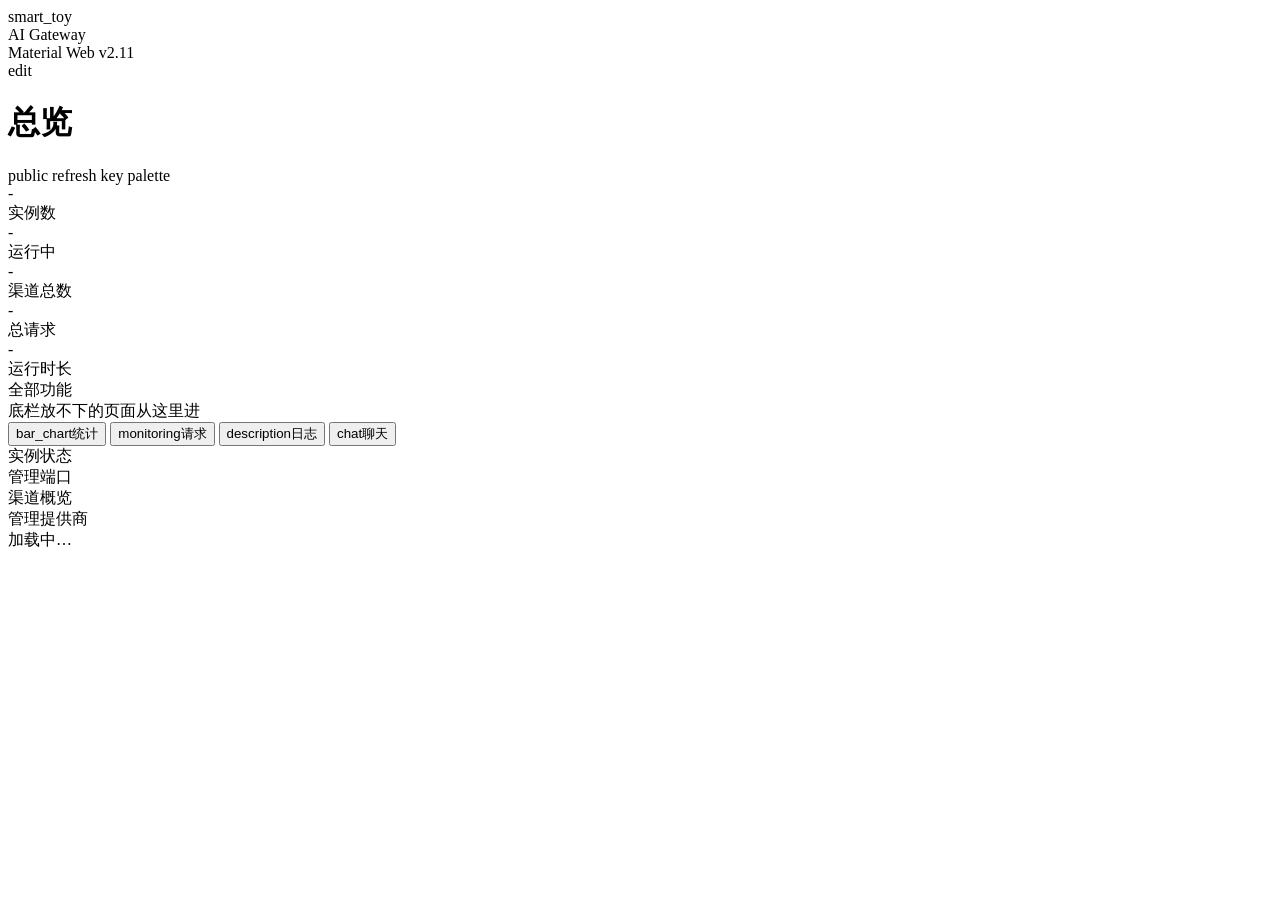
==== commit f2c261de: "热重启/SSE/面板一次性登录: worker 无缝换血, 流式字节透传, TLS 单入口, 渠道 path 锁 - hot.js: master 持有监听 socket; restart/reloa" ====
--- a/m3/index.html
+++ b/m3/index.html
@@ -13,7 +13,7 @@
 
 <div class="compat-bar" id="compatBar" role="alert"></div>
 
-<!-- ============ 桌面侧栏 ============ -->
+<!-- ============ Desktop sidebar ============ -->
 <nav class="rail" id="rail" aria-label="主导航">
   <div class="rail-brand" id="railBrand" title="点击修改页面名称">
     <div class="logo" aria-hidden="true"><span class="msym">smart_toy</span></div>
@@ -23,12 +23,12 @@
   <div id="railList" class="rail-list"></div>
 </nav>
 
-<!-- ============ 主区 ============ -->
+<!-- ============ Main area ============ -->
 <div class="shell">
   <header class="topbar">
     <h1 id="pageTitle">总览</h1>
     <div class="tools">
-      <md-assist-chip id="modeChip" label="Mock" aria-label="切换数据源"><md-icon slot="icon" id="modeChipIc">inventory_2</md-icon></md-assist-chip>
+      <md-assist-chip id="modeChip" label="HTTP" aria-label="切换数据源"><md-icon slot="icon" id="modeChipIc">public</md-icon></md-assist-chip>
       <md-outlined-select id="topInst" aria-label="当前实例"></md-outlined-select>
       <md-outlined-icon-button id="refreshBtn" aria-label="刷新" title="刷新"><md-icon>refresh</md-icon></md-outlined-icon-button>
       <md-outlined-icon-button id="keyBtn" aria-label="管理密码" title="管理密码"><md-icon>key</md-icon></md-outlined-icon-button>
@@ -122,20 +122,6 @@
           <md-outlined-text-field id="rt-syncInterval" label="间隔(小时)" type="number" style="width:100px" value="24"></md-outlined-text-field>
           <md-filled-tonal-button id="rt-syncNow">立即同步</md-filled-tonal-button>
         </div>
-        <div style="display:flex;align-items:center;gap:10px;margin-bottom:6px;padding:10px 14px;border:1px solid var(--md-sys-color-outline-variant);border-radius:12px;flex-wrap:wrap">
-          <md-switch id="rt-oeEnable"></md-switch>
-          <div style="min-width:0;flex:1">
-            <div style="font-size:14px">OpenAI 扩展端点 (Responses / Images / Embeddings / Audio…)</div>
-            <div style="font-size:12px;color:var(--md-sys-color-on-surface-variant)">开启后网关对外开放 <b>/v1/responses</b> 与 <b>/v1/images/generations · /v1/embeddings · /v1/audio/speech · /v1/audio/transcriptions · /v1/completions · /v1/moderations</b>; 且 OpenAI 渠道可走 Responses API 上游; 重启实例后生效</div>
-          </div>
-        </div>
-        <div style="display:flex;align-items:center;gap:10px;margin-bottom:16px;padding:10px 14px 10px 44px;border:1px solid var(--md-sys-color-outline-variant);border-radius:12px">
-          <md-switch id="rt-oeUpstream"></md-switch>
-          <div style="min-width:0">
-            <div style="font-size:14px">OpenAI 上游默认用 Responses API (/v1/responses)</div>
-            <div style="font-size:12px;color:var(--md-sys-color-on-surface-variant)">全局默认; 单个渠道可在渠道设置里用「上游用 Responses API」覆盖; 不开启时上游仍走 /v1/chat/completions</div>
-          </div>
-        </div>
         <div class="flex" style="display:flex;gap:8px;margin-bottom:16px">
           <md-filled-button id="rt-save">保存策略</md-filled-button>
           <md-text-button id="rt-reset">重置</md-text-button>
@@ -145,22 +131,6 @@
       </md-filled-card>
     </section>
 
-    <section id="page-ctxp" class="page hidden" hidden>
-      <md-filled-card>
-        <div class="card-head"><div><div class="card-title">上下文上限 (全局)</div><div class="card-sub">按模型名通配, 对所有实例生效 — max 超限直接 400, warn 超限发手机通知(5 分钟节流)</div></div></div>
-        <div class="grid-form" style="margin-bottom:12px">
-          <md-outlined-text-field id="cx-model" label="模型名通配" placeholder="如 deepseek-* 或 *k2"></md-outlined-text-field>
-          <md-outlined-text-field id="cx-warn" label="warn (tokens)" placeholder="160k" helper="超过发通知, 空或 0 = 关"></md-outlined-text-field>
-          <md-outlined-text-field id="cx-max" label="max (tokens)" placeholder="200k" helper="超过拦截 400, 空或 0 = 关"></md-outlined-text-field>
-        </div>
-        <div style="display:flex;gap:8px;margin-bottom:16px">
-          <md-filled-button id="cx-save">保存/更新规则</md-filled-button>
-          <md-outlined-button id="cx-del">删除规则</md-outlined-button>
-        </div>
-        <div class="card-title" style="margin-bottom:8px">当前规则</div>
-        <div id="cx-list"><div class="empty">加载中…</div></div>
-      </md-filled-card>
-    </section>
 
     <section id="page-replace" class="page hidden" hidden>
       <md-filled-card>
@@ -243,7 +213,7 @@
         <div class="card-head"><div><div class="card-title">API 密钥</div><div class="card-sub">网关密码与渠道密钥</div></div></div>
         <div class="grid-form" style="margin-bottom:16px">
           <md-outlined-text-field id="ky-gatewayKey" label="网关密码 gatewayKey" type="password" helper="留空=不校验"></md-outlined-text-field>
-          <md-outlined-text-field id="ky-webToken" label="访问令牌(webToken)" type="password" helper="留空=免密管理(不设密码); 面板入口用一次性链接 agw admin login"></md-outlined-text-field>
+          <md-outlined-text-field id="ky-webToken" label="管理 API 令牌(webToken, 可选)" type="password" helper="面板登录不需要; 脚本/API 可选用，留空=本机 CLI 直接管理"></md-outlined-text-field>
         </div>
         <div id="ky-channels" class="list-gap" style="margin-bottom:16px"></div>
         <md-filled-button id="ky-save">保存密钥</md-filled-button>
@@ -435,37 +405,13 @@
       </md-filled-card>
     </section>
 
-    <!-- ============ 上下文窗口 ============ -->
-    <section id="page-ctxwin" class="page hidden" hidden>
-      <md-filled-card>
-        <div class="card-head">
-          <div><div class="card-title">模型上下文窗口</div><div class="card-sub">按模式给模型分配窗口大小, 支持 * 通配, 自上而下匹配</div></div>
-        </div>
-        <div class="tbl-wrap"><table class="tbl" id="cw-table" aria-label="上下文窗口匹配表">
-          <thead><tr><th style="width:52%">匹配模式</th><th style="width:32%">窗口 (tokens)</th><th style="width:16%"></th></tr></thead>
-          <tbody></tbody></table></div>
-        <div class="grid-form" style="margin-top:12px">
-          <md-outlined-text-field id="cw-match" label="匹配模式" placeholder="如 claude-* / gpt-4* / *k2"></md-outlined-text-field>
-          <md-outlined-text-field id="cw-window" label="窗口大小" type="number" placeholder="128000"></md-outlined-text-field>
-          <md-filled-tonal-button id="cw-add"><md-icon slot="icon">playlist_add</md-icon>添加/更新</md-filled-tonal-button>
-        </div>
-      </md-filled-card>
-      <md-filled-card>
-        <div class="card-head"><div><div class="card-title">软 / 硬上限</div><div class="card-sub">按窗口百分比计算: 软上限发通知, 硬上限直接拦截</div></div></div>
-        <div class="grid-form">
-          <md-outlined-text-field id="cw-soft" label="软上限 %" type="number" helper="超过发通知, 0 = 关"></md-outlined-text-field>
-          <md-outlined-text-field id="cw-hard" label="硬上限 %" type="number" helper="超过返回 400, 0 = 关"></md-outlined-text-field>
-          <md-outlined-text-field id="cw-cpt" label="字符/Token 估算比" type="number" helper="默认 4"></md-outlined-text-field>
-        </div>
-        <md-filled-button id="cw-save">保存</md-filled-button>
-      </md-filled-card>
-    </section>
-
-    <!-- ============ 面板会话 ============ -->
+<!-- ============ Context windows ============ -->
+
+<!-- ============ Panel sessions ============ -->
     <section id="page-session" class="page hidden" hidden>
       <md-filled-card>
         <div class="card-head">
-          <div><div class="card-title">面板会话</div><div class="card-sub">浏览器用 agw admin login 的一次性链接登录后产生的会话(默认 7 天)</div></div>
+          <div><div class="card-title">面板会话</div><div class="card-sub">浏览器用 agw web login 的一次性链接登录后产生的会话(默认 7 天)</div></div>
           <md-filled-tonal-button id="ss-revoke-all">注销全部</md-filled-tonal-button>
         </div>
         <div class="tbl-wrap"><table class="tbl" id="ss-table" aria-label="面板会话">
@@ -473,7 +419,7 @@
           <tbody></tbody></table></div>
       </md-filled-card>
       <md-filled-card>
-        <div class="card-head"><div><div class="card-title">待用登录链接</div><div class="card-sub">agw admin login 生成、15 分钟内有效、登录一次即作废</div></div></div>
+        <div class="card-head"><div><div class="card-title">登录链接</div><div class="card-sub">由 agw web login 直接写入运行时文件；为安全起见面板不保存 token</div></div></div>
         <div class="tbl-wrap"><table class="tbl" id="ss-pend" aria-label="待用登录链接">
           <thead><tr><th style="width:38%">会话 ID</th><th style="width:38%">到期</th><th style="width:24%"></th></tr></thead>
           <tbody></tbody></table></div>
@@ -493,10 +439,10 @@
   </main>
 </div>
 
-<!-- ============ 移动底部导航 ============ -->
+<!-- ============ Mobile bottom navigation ============ -->
 <md-navigation-bar class="navbar" id="navbar" label="主导航"></md-navigation-bar>
 
-<!-- ============ 共享对话框(纯 HTML/CSS, 不依赖 shadow DOM) ============ -->
+<!-- ============ Shared dialogs (plain HTML/CSS, no shadow DOM dependency) ============ -->
 <div id="dlgOverlay" class="dlg-overlay" hidden>
   <div class="dlg-box" role="dialog" aria-modal="true" aria-labelledby="dlgTitle">
     <div class="dlg-head"><h3 id="dlgTitle">标题</h3><button class="dlg-x" id="dlgX" aria-label="关闭">✕</button></div>
